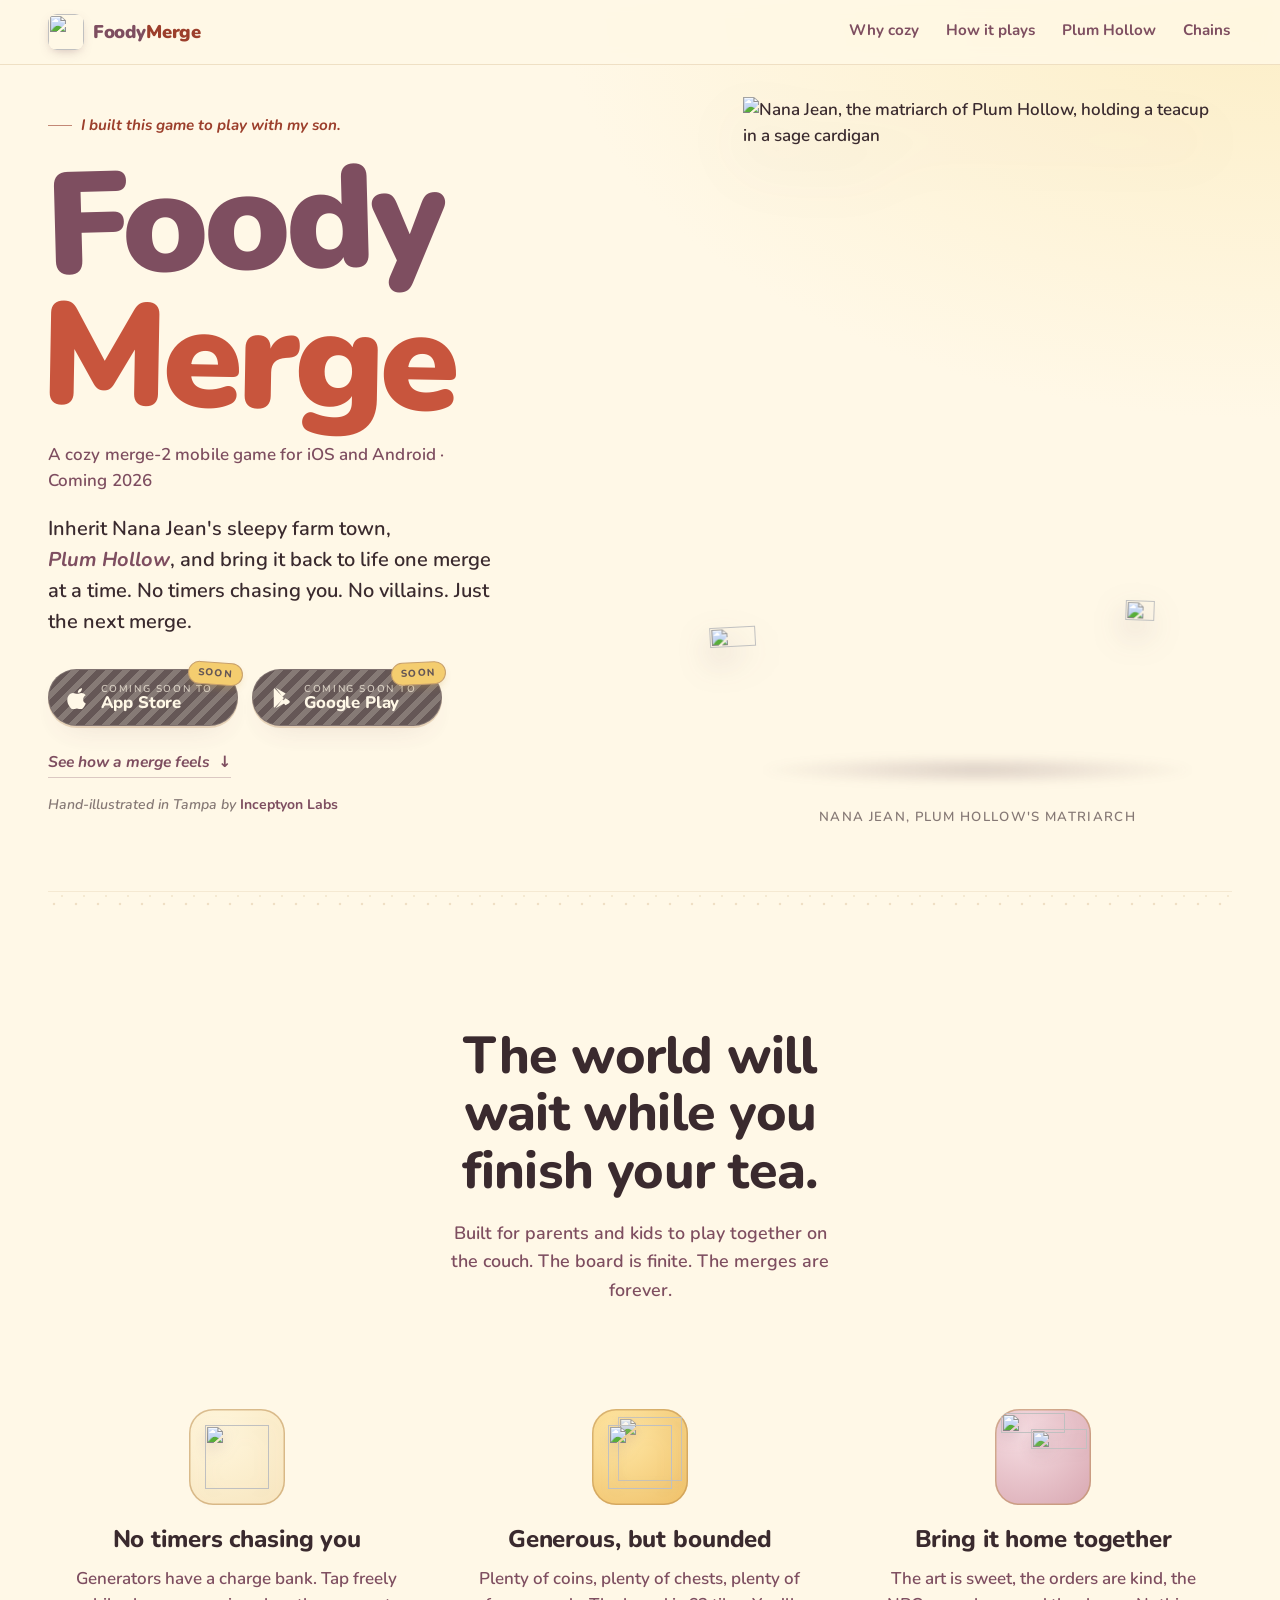
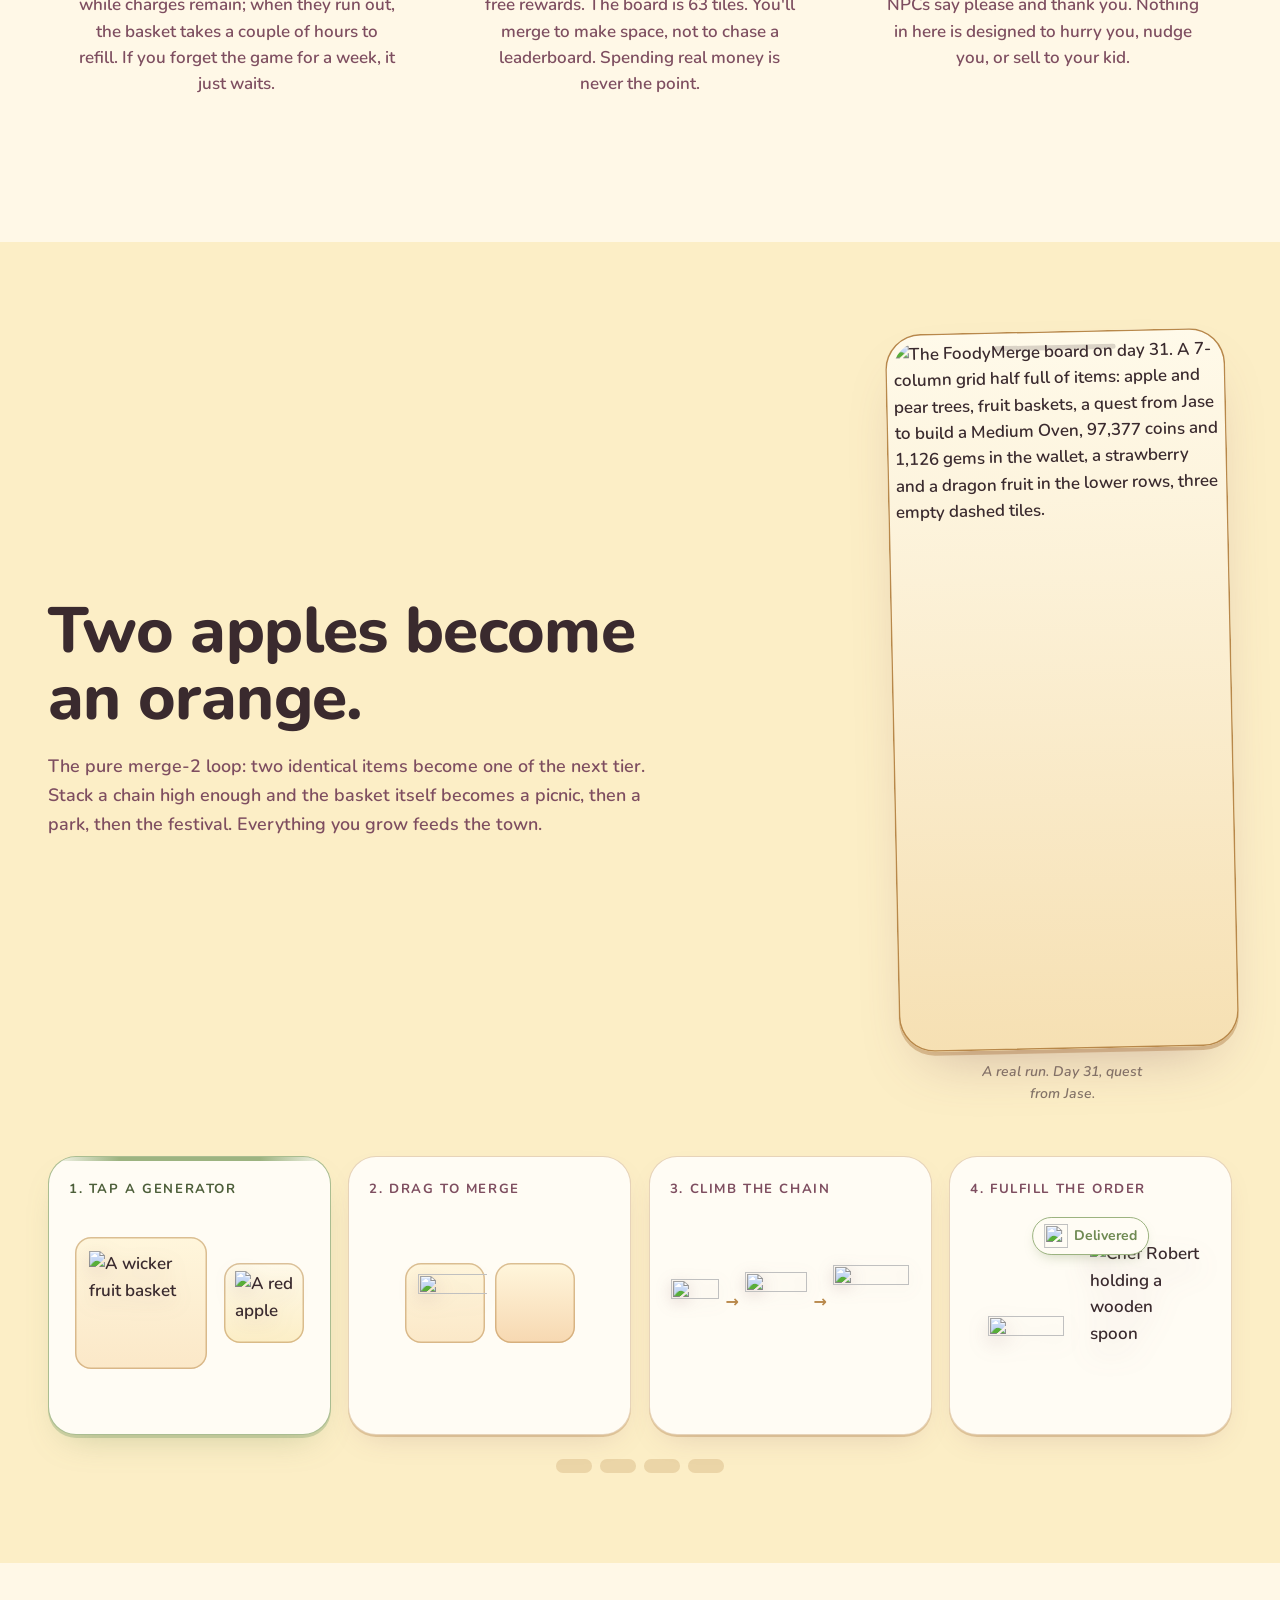
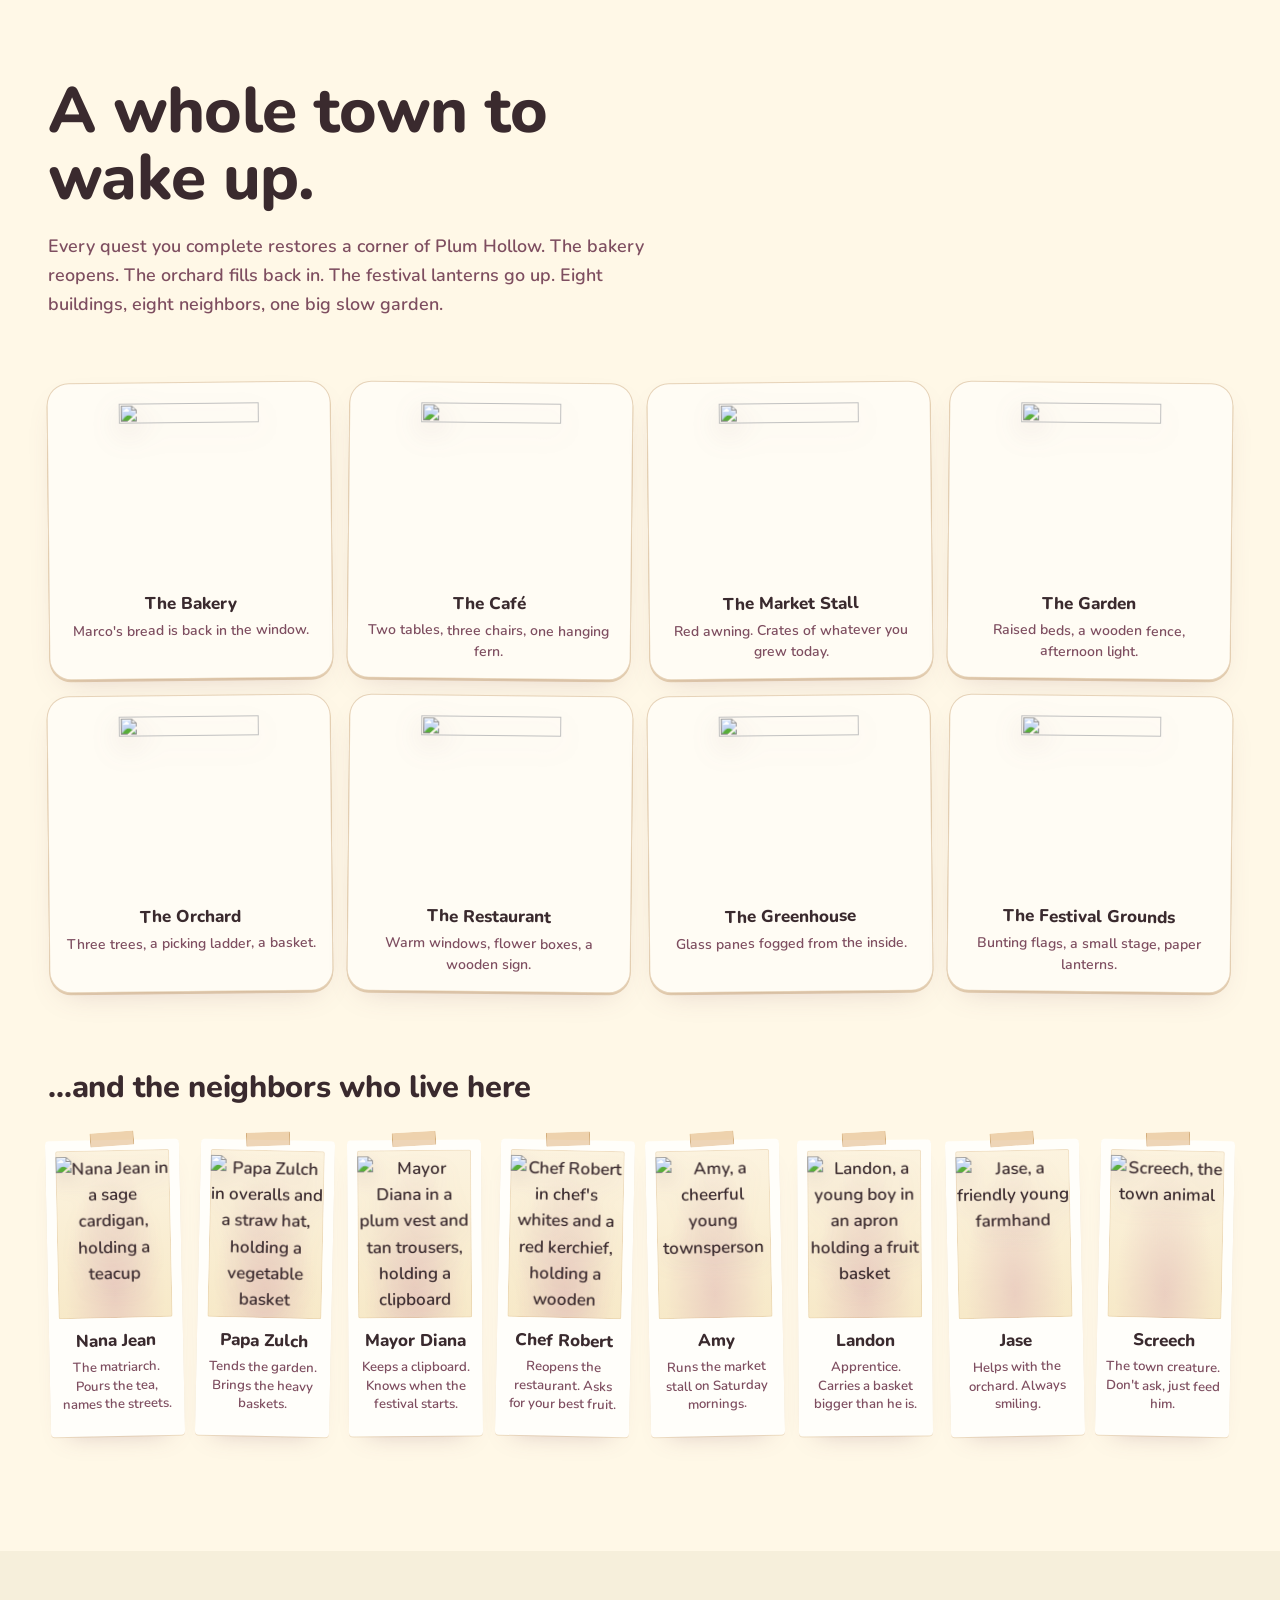
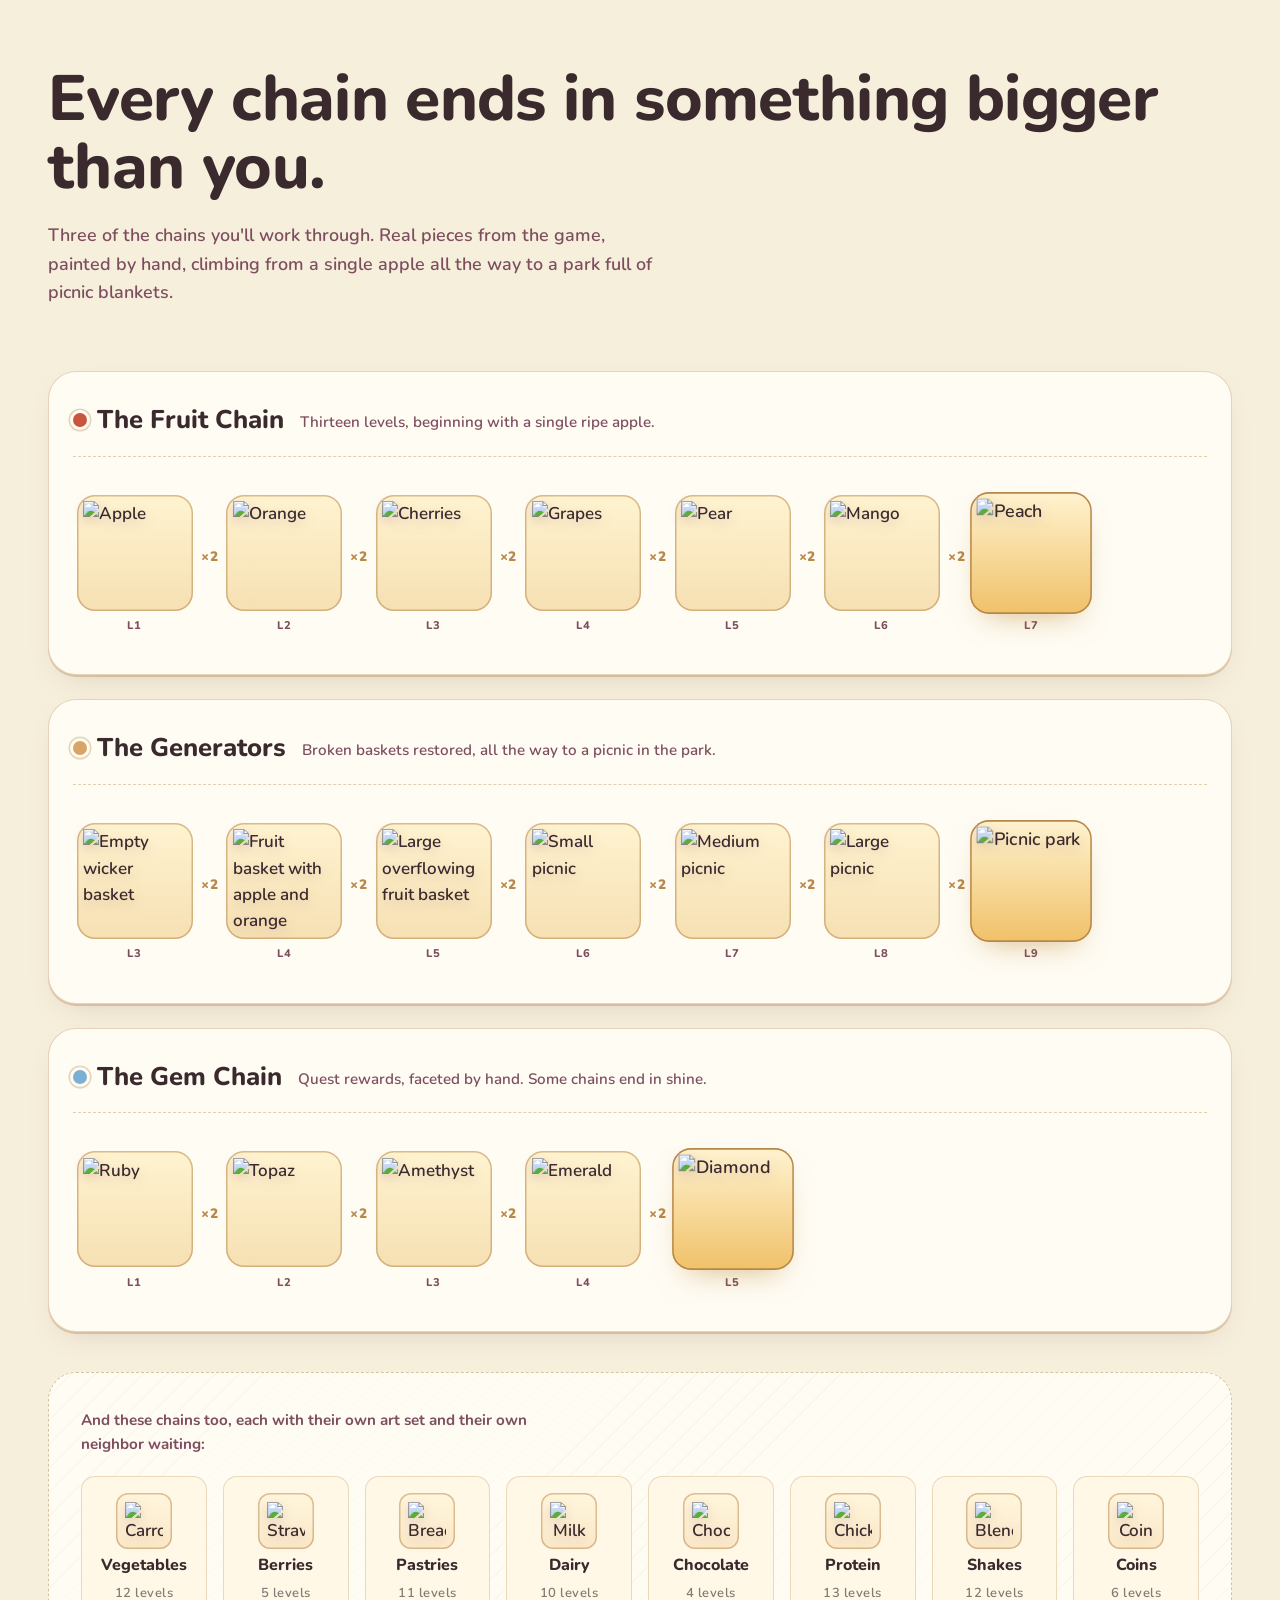
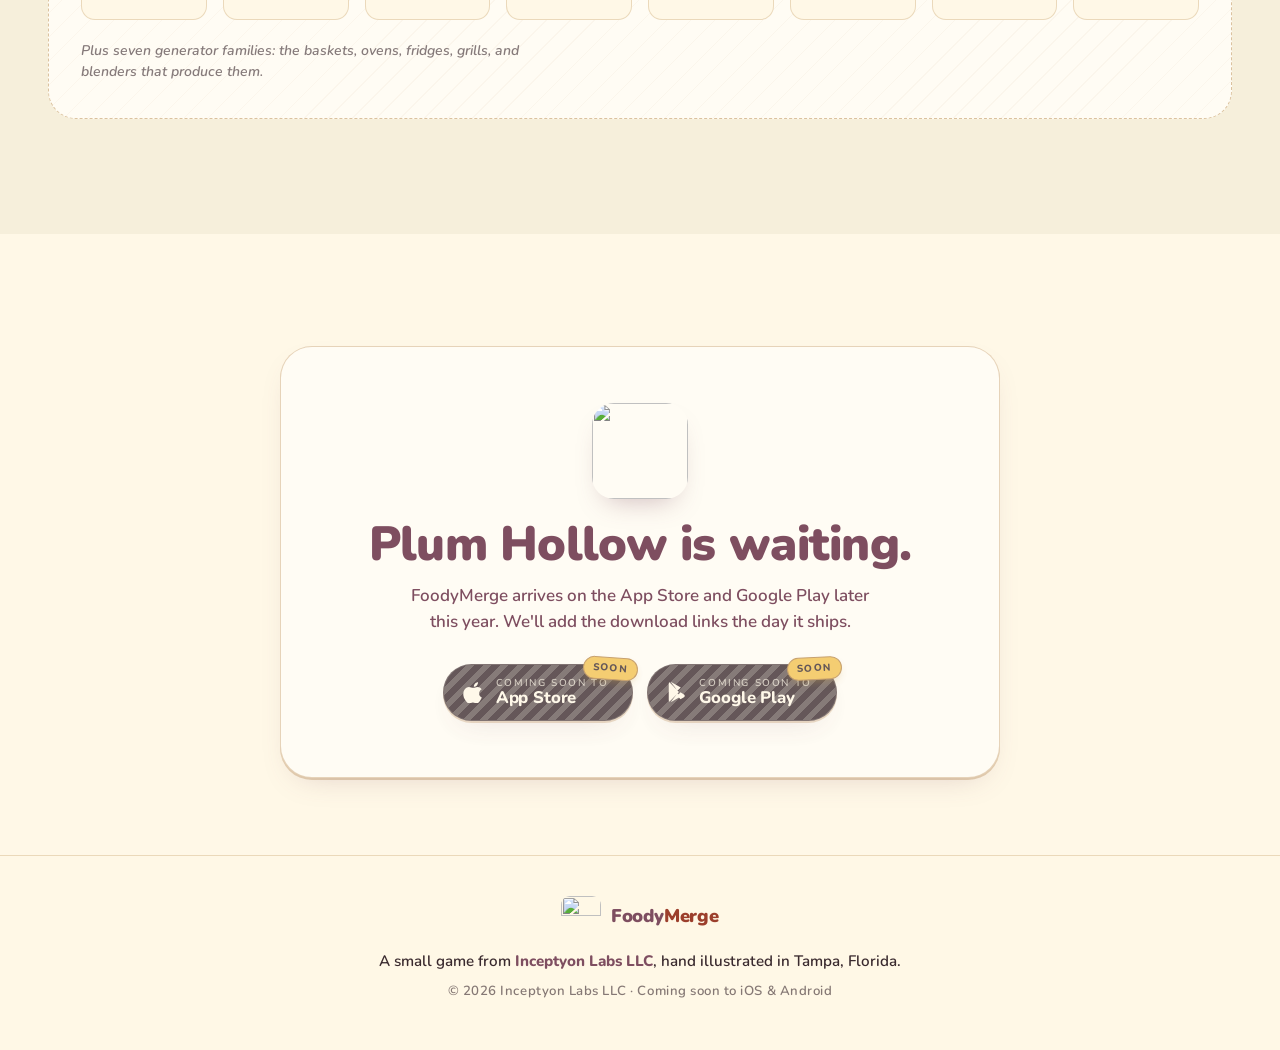
==== index.html @ 56eb336c "Add SEO + GEO foundations - JSON-LD (VideoGame + Organization + WebSite) for AI-search citation - Ca" ====
<!doctype html>
<html lang="en">
  <head>
    <meta charset="utf-8" />
    <meta name="viewport" content="width=device-width, initial-scale=1, viewport-fit=cover" />
    <meta name="theme-color" content="#FFF8E7" />
    <title>FoodyMerge · A cozy farm-town merge game</title>
    <meta
      name="description"
      content="A cozy merge-2 mobile game for iOS and Android from Inceptyon Labs. Inherit Nana Jean's sleepy farm town, Plum Hollow, and rebuild it one merge at a time. No timers, no ads. Coming 2026."
    />
    <meta name="author" content="Inceptyon Labs LLC" />
    <link rel="canonical" href="https://foodymerge.com/" />

    <!-- Open Graph -->
    <meta property="og:type" content="website" />
    <meta property="og:url" content="https://foodymerge.com/" />
    <meta property="og:site_name" content="FoodyMerge" />
    <meta property="og:locale" content="en_US" />
    <meta property="og:title" content="FoodyMerge · A cozy farm-town merge game" />
    <meta
      property="og:description"
      content="A cozy merge-2 mobile game for iOS and Android. Inherit Nana Jean's sleepy farm town and rebuild it one merge at a time. Coming 2026."
    />
    <meta property="og:image" content="https://foodymerge.com/assets/og.png" />
    <meta property="og:image:width" content="1200" />
    <meta property="og:image:height" content="630" />
    <meta
      property="og:image:alt"
      content="The FoodyMerge wordmark on a sun-warmed cream background, with Nana Jean and painted fruit illustrations"
    />

    <!-- Twitter -->
    <meta name="twitter:card" content="summary_large_image" />
    <meta name="twitter:title" content="FoodyMerge · A cozy farm-town merge game" />
    <meta
      name="twitter:description"
      content="A cozy merge-2 mobile game for iOS and Android. Inherit Nana Jean's sleepy farm town and rebuild it one merge at a time. Coming 2026."
    />
    <meta name="twitter:image" content="https://foodymerge.com/assets/og.png" />
    <meta
      name="twitter:image:alt"
      content="The FoodyMerge wordmark on a sun-warmed cream background, with Nana Jean and painted fruit illustrations"
    />

    <link rel="icon" href="assets/ui/app_icon.png" type="image/png" />
    <link rel="apple-touch-icon" href="assets/ui/app_icon.png" />

    <link rel="preconnect" href="https://fonts.googleapis.com" />
    <link rel="preconnect" href="https://fonts.gstatic.com" crossorigin />
    <link
      href="https://fonts.googleapis.com/css2?family=Nunito:wght@500;600;700;800;900&display=swap"
      rel="stylesheet"
    />
    <link rel="stylesheet" href="styles.css" />

    <!-- Structured data: VideoGame + Organization + WebSite -->
    <script type="application/ld+json">
      {
        "@context": "https://schema.org",
        "@graph": [
          {
            "@type": "VideoGame",
            "@id": "https://foodymerge.com/#game",
            "name": "FoodyMerge",
            "alternateName": "Foody Merge",
            "url": "https://foodymerge.com/",
            "image": "https://foodymerge.com/assets/ui/app_icon.png",
            "description": "A cozy merge-2 mobile game. Inherit Nana Jean's sleepy farm town, Plum Hollow, and rebuild it one merge at a time. No timers, no villains, no anxiety mechanics.",
            "genre": ["Cozy game", "Merge", "Casual", "Family"],
            "gamePlatform": ["iOS", "Android"],
            "applicationCategory": "GameApplication",
            "operatingSystem": ["iOS", "Android"],
            "contentRating": "Everyone",
            "inLanguage": "en",
            "publisher": { "@id": "https://foodymerge.com/#publisher" },
            "author": { "@id": "https://foodymerge.com/#publisher" },
            "datePublished": "2026",
            "releaseNotes": "Coming soon to App Store and Google Play."
          },
          {
            "@type": "Organization",
            "@id": "https://foodymerge.com/#publisher",
            "name": "Inceptyon Labs LLC",
            "url": "https://inceptyon.com/",
            "logo": "https://foodymerge.com/assets/ui/app_icon.png",
            "address": {
              "@type": "PostalAddress",
              "addressLocality": "Tampa",
              "addressRegion": "FL",
              "addressCountry": "US"
            }
          },
          {
            "@type": "WebSite",
            "@id": "https://foodymerge.com/#site",
            "url": "https://foodymerge.com/",
            "name": "FoodyMerge",
            "publisher": { "@id": "https://foodymerge.com/#publisher" },
            "inLanguage": "en"
          }
        ]
      }
    </script>
  </head>

  <body>
    <a class="skip-link" href="#main">Skip to content</a>

    <header class="topbar" aria-label="Site header">
      <a class="lockup" href="#top" aria-label="FoodyMerge home">
        <img decoding="async" loading="lazy"
          src="assets/ui/app_icon.png"
          alt=""
          aria-hidden="true"
          class="lockup__icon"
          width="40"
          height="40"
        />
        <span class="lockup__text">
          <span class="lockup__foody">Foody</span><span class="lockup__merge">Merge</span>
        </span>
      </a>
      <nav class="topbar__nav" aria-label="Page sections">
        <a href="#cozy">Why cozy</a>
        <a href="#play">How it plays</a>
        <a href="#town">Plum Hollow</a>
        <a href="#chains">Chains</a>
      </nav>
    </header>

    <main id="main">
      <!-- HERO -->
      <section id="top" class="hero" aria-labelledby="hero-title">
        <div class="hero__inner">
          <div class="hero__copy">
            <p class="hero__kicker">I built this game to play with my son.</p>
            <h1 id="hero-title" class="hero__title">
              <span class="hero__title-foody">Foody</span><wbr /><span class="hero__title-merge">Merge</span>
            </h1>
            <p class="hero__subtitle">
              A cozy merge-2 mobile game for iOS and Android · Coming 2026
            </p>
            <p class="hero__tagline">
              Inherit Nana Jean's sleepy farm town, <em>Plum&nbsp;Hollow</em>, and bring
              it back to life one merge at a time. No timers chasing you. No villains.
              Just the next merge.
            </p>

            <div class="storefront" role="group" aria-label="Coming soon to mobile">
              <button class="store store--apple" type="button" disabled aria-label="Coming soon to the App Store">
                <svg viewBox="0 0 24 24" aria-hidden="true" width="22" height="22">
                  <path
                    fill="currentColor"
                    d="M16.365 1.43c.078 1.27-.428 2.51-1.226 3.392-.79.873-2.083 1.55-3.345 1.448-.094-1.243.514-2.531 1.293-3.357.85-.91 2.247-1.585 3.278-1.483zM20.5 17.9c-.557 1.293-.823 1.87-1.54 3.014-.997 1.585-2.4 3.56-4.143 3.574-1.546.014-1.944-.94-4.04-.927-2.094.013-2.534.94-4.08.926-1.745-.013-3.07-1.785-4.067-3.37C-.038 17.583-.36 12.74 1.404 9.83c1.255-2.073 3.234-3.292 5.094-3.292 1.892 0 3.08.945 4.643.945 1.516 0 2.44-.946 4.628-.946 1.654 0 3.41.882 4.654 2.405-4.092 2.215-3.426 8.013.077 8.957z"
                  />
                </svg>
                <span class="store__text">
                  <span class="store__small">Coming soon to</span>
                  <span class="store__big">App Store</span>
                </span>
                <span class="store__soon" aria-hidden="true">Soon</span>
              </button>

              <button class="store store--google" type="button" disabled aria-label="Coming soon to Google Play">
                <svg viewBox="0 0 24 24" aria-hidden="true" width="22" height="22">
                  <path
                    fill="currentColor"
                    d="M3.7 1.4C3.3 1.7 3 2.3 3 3v18c0 .7.3 1.3.7 1.6l10.4-10.6L3.7 1.4zm12.1 11l3.8 2.2c1.1.6 1.1 2.4 0 3l-3.8 2.2-3.4-3.7 3.4-3.7zM5.1.7l11 6.3-3.6 3.6L5.1.7zm0 22.6l7.4-9.9 3.6 3.6-11 6.3z"
                  />
                </svg>
                <span class="store__text">
                  <span class="store__small">Coming soon to</span>
                  <span class="store__big">Google Play</span>
                </span>
                <span class="store__soon" aria-hidden="true">Soon</span>
              </button>
            </div>

            <a class="hero__peek" href="#play">
              See how a merge feels
              <span class="hero__peek-arrow" aria-hidden="true">↓</span>
            </a>

            <p class="hero__sig" aria-label="Made in Tampa">
              Hand-illustrated in Tampa by
              <span class="hero__sig-strong">Inceptyon Labs</span>
            </p>
          </div>

          <figure class="hero__art" aria-labelledby="hero-art-cap">
            <div class="hero__art-stage">
              <span class="hero__floor" aria-hidden="true"></span>
              <img decoding="async"
                class="hero__nana"
                src="assets/npcs/nana_jean.png"
                alt="Nana Jean, the matriarch of Plum Hollow, holding a teacup in a sage cardigan"
                width="540"
                height="800"
                loading="eager"
                fetchpriority="high"
              />
              <img decoding="async"
                class="hero__prop hero__prop--basket"
                src="assets/items/large_fruit_basket.png"
                alt=""
                aria-hidden="true"
                width="200"
                height="200"
                loading="eager"
              />
              <img decoding="async"
                class="hero__prop hero__prop--screech"
                src="assets/npcs/screech.png"
                alt=""
                aria-hidden="true"
                width="160"
                height="220"
                loading="eager"
              />
            </div>
            <figcaption id="hero-art-cap" class="hero__cap">
              Nana Jean, Plum Hollow's matriarch
            </figcaption>
          </figure>
        </div>

        <div class="board-strip" aria-hidden="true"></div>
      </section>

      <!-- COZY PITCH -->
      <section id="cozy" class="cozy" aria-labelledby="cozy-title">
        <div class="cozy__quote">
          <h2 id="cozy-title" class="cozy__title">
            The world will wait while you finish your tea.
          </h2>
          <p class="cozy__lede">
            Built for parents and kids to play together on the couch. The board
            is finite. The merges are forever.
          </p>
        </div>

        <ol class="pillars">
          <li class="pillar pillar--time">
            <div class="pillar__sigil">
              <img decoding="async" loading="lazy" src="assets/ui/icon_schedule.png" alt="" aria-hidden="true" width="64" height="64" />
            </div>
            <div class="pillar__body">
              <h3 class="pillar__head">No timers chasing you</h3>
              <p>
                Generators have a charge bank. Tap freely while charges remain;
                when they run out, the basket takes a couple of hours to refill.
                If you forget the game for a week, it just waits.
              </p>
            </div>
          </li>

          <li class="pillar pillar--money">
            <div class="pillar__sigil">
              <img decoding="async" loading="lazy" src="assets/items/gold_coin.png" alt="" aria-hidden="true" width="64" height="64" />
              <img decoding="async" loading="lazy" class="pillar__sigil-back" src="assets/items/ruby.png" alt="" aria-hidden="true" width="48" height="48" />
            </div>
            <div class="pillar__body">
              <h3 class="pillar__head">Generous, but bounded</h3>
              <p>
                Plenty of coins, plenty of chests, plenty of free rewards.
                The board is 63 tiles. You'll merge to make space, not to chase
                a leaderboard. Spending real money is never the point.
              </p>
            </div>
          </li>

          <li class="pillar pillar--together">
            <div class="pillar__sigil pillar__sigil--stack">
              <img decoding="async" loading="lazy" class="pillar__sigil-portrait" src="assets/npcs/landon.png" alt="" aria-hidden="true" width="64" height="96" />
              <img decoding="async" loading="lazy" class="pillar__sigil-portrait pillar__sigil-portrait--back" src="assets/npcs/nana_jean.png" alt="" aria-hidden="true" width="64" height="96" />
            </div>
            <div class="pillar__body">
              <h3 class="pillar__head">Bring it home together</h3>
              <p>
                The art is sweet, the orders are kind, the NPCs say please and
                thank you. Nothing in here is designed to hurry you, nudge you,
                or sell to your kid.
              </p>
            </div>
          </li>
        </ol>
      </section>

      <!-- HOW IT PLAYS -->
      <section id="play" class="play" aria-labelledby="play-title">
        <div class="play__intro">
          <div class="play__intro-copy">
            <h2 id="play-title" class="section-title">
              Two apples become an&nbsp;orange.
            </h2>
            <p class="play__lede">
              The pure merge-2 loop: two identical items become one of the next
              tier. Stack a chain high enough and the basket itself becomes a
              picnic, then a park, then the festival. Everything you grow feeds
              the town.
            </p>
          </div>

          <figure class="play__shot" aria-labelledby="play-shot-cap">
            <div class="play__shot-frame">
              <img decoding="async"
                src="assets/screenshots/board_day_31.png"
                alt="The FoodyMerge board on day 31. A 7-column grid half full of items: apple and pear trees, fruit baskets, a quest from Jase to build a Medium Oven, 97,377 coins and 1,126 gems in the wallet, a strawberry and a dragon fruit in the lower rows, three empty dashed tiles."
                width="540"
                height="1170"
                loading="lazy"
              />
            </div>
            <figcaption id="play-shot-cap" class="play__shot-cap">
              A real run. Day&nbsp;31, quest from&nbsp;Jase.
            </figcaption>
          </figure>
        </div>

        <div class="loop" role="region" aria-label="The merge loop, demonstrated">
          <ol class="loop__track" id="loopTrack">
            <li class="loop__step is-active" data-step="0">
              <div class="loop__label">1. Tap a generator</div>
              <div class="loop__stage loop__stage--tap">
                <div class="loop__tile loop__tile--gen">
                  <img decoding="async" loading="lazy" src="assets/items/fruit_basket.png" alt="A wicker fruit basket" width="128" height="128" />
                  <span class="loop__pulse" aria-hidden="true"></span>
                  <span class="loop__tap-mark" aria-hidden="true"></span>
                </div>
                <div class="loop__tile loop__tile--drop">
                  <img decoding="async" loading="lazy" src="assets/items/apple.png" alt="A red apple" width="96" height="96" />
                </div>
              </div>
            </li>

            <li class="loop__step" data-step="1">
              <div class="loop__label">2. Drag to merge</div>
              <div class="loop__stage loop__stage--merge">
                <div class="loop__tile loop__tile--source">
                  <img height="96" width="96" decoding="async" loading="lazy" src="assets/items/apple.png" alt="" aria-hidden="true" class="loop__merge-source" />
                </div>
                <div class="loop__tile loop__tile--target">
                  <img height="96" width="96" decoding="async" loading="lazy" src="assets/items/apple.png" alt="" aria-hidden="true" class="loop__merge-target-apple" />
                  <img height="96" width="96" decoding="async" loading="lazy" src="assets/items/orange.png" alt="An orange" class="loop__merge-target-orange" />
                  <span class="loop__sparkle" aria-hidden="true"></span>
                </div>
              </div>
            </li>

            <li class="loop__step" data-step="2">
              <div class="loop__label">3. Climb the chain</div>
              <div class="loop__stage loop__stage--chain">
                <img height="96" width="96" decoding="async" loading="lazy" src="assets/items/orange.png" alt="" aria-hidden="true" class="loop__chain-item loop__chain-item--sm" />
                <span aria-hidden="true">→</span>
                <img height="96" width="96" decoding="async" loading="lazy" src="assets/items/grape.png" alt="" aria-hidden="true" class="loop__chain-item loop__chain-item--md" />
                <span aria-hidden="true">→</span>
                <img height="96" width="96" decoding="async" loading="lazy" src="assets/items/peach.png" alt="" aria-hidden="true" class="loop__chain-item loop__chain-item--lg" />
              </div>
            </li>

            <li class="loop__step" data-step="3">
              <div class="loop__label">4. Fulfill the order</div>
              <div class="loop__stage loop__stage--deliver">
                <div class="loop__bubble">
                  <img decoding="async" loading="lazy" src="assets/items/large_fruit_basket.png" alt="" aria-hidden="true" width="32" height="32" />
                  <span>Delivered</span>
                </div>
                <img decoding="async" loading="lazy" class="loop__deliver-item" src="assets/items/large_fruit_basket.png" alt="" aria-hidden="true" width="92" height="92" />
                <img decoding="async" loading="lazy" class="loop__deliver-target" src="assets/npcs/chef_robert.png" alt="Chef Robert holding a wooden spoon" width="120" height="180" />
                <div class="loop__reward" aria-hidden="true">
                  <img decoding="async" loading="lazy" src="assets/items/gold_coin.png" alt="" width="28" height="28" />
                  <span>+ 240</span>
                </div>
              </div>
            </li>
          </ol>

          <div class="loop__controls">
            <button class="loop__dot" type="button" data-go="0" aria-label="Step 1: tap a generator">
              <span></span>
            </button>
            <button class="loop__dot" type="button" data-go="1" aria-label="Step 2: drag to merge">
              <span></span>
            </button>
            <button class="loop__dot" type="button" data-go="2" aria-label="Step 3: climb the chain">
              <span></span>
            </button>
            <button class="loop__dot" type="button" data-go="3" aria-label="Step 4: fulfill the order">
              <span></span>
            </button>
          </div>
        </div>
      </section>

      <!-- PLUM HOLLOW -->
      <section id="town" class="town" aria-labelledby="town-title">
        <div class="town__intro">
          <h2 id="town-title" class="section-title">A whole town to wake&nbsp;up.</h2>
          <p class="town__lede">
            Every quest you complete restores a corner of Plum Hollow. The bakery
            reopens. The orchard fills back in. The festival lanterns go up. Eight
            buildings, eight neighbors, one big slow garden.
          </p>
        </div>

        <ul class="town__map" aria-label="Buildings of Plum Hollow">
          <li class="town__plot" data-plot="bakery">
            <img decoding="async" loading="lazy" src="assets/buildings/bakery.png" alt="" aria-hidden="true" width="180" height="180" />
            <div class="town__plot-label">
              <h3>The Bakery</h3>
              <p>Marco's bread is back in the window.</p>
            </div>
          </li>
          <li class="town__plot" data-plot="cafe">
            <img decoding="async" loading="lazy" src="assets/buildings/cafe.png" alt="" aria-hidden="true" width="180" height="180" />
            <div class="town__plot-label">
              <h3>The Café</h3>
              <p>Two tables, three chairs, one hanging fern.</p>
            </div>
          </li>
          <li class="town__plot" data-plot="market">
            <img decoding="async" loading="lazy" src="assets/buildings/market_stall.png" alt="" aria-hidden="true" width="180" height="180" />
            <div class="town__plot-label">
              <h3>The Market Stall</h3>
              <p>Red awning. Crates of whatever you grew today.</p>
            </div>
          </li>
          <li class="town__plot" data-plot="garden">
            <img decoding="async" loading="lazy" src="assets/buildings/garden.png" alt="" aria-hidden="true" width="180" height="180" />
            <div class="town__plot-label">
              <h3>The Garden</h3>
              <p>Raised beds, a wooden fence, afternoon light.</p>
            </div>
          </li>
          <li class="town__plot" data-plot="orchard">
            <img decoding="async" loading="lazy" src="assets/buildings/orchard.png" alt="" aria-hidden="true" width="180" height="180" />
            <div class="town__plot-label">
              <h3>The Orchard</h3>
              <p>Three trees, a picking ladder, a basket.</p>
            </div>
          </li>
          <li class="town__plot" data-plot="restaurant">
            <img decoding="async" loading="lazy" src="assets/buildings/restaurant.png" alt="" aria-hidden="true" width="180" height="180" />
            <div class="town__plot-label">
              <h3>The Restaurant</h3>
              <p>Warm windows, flower boxes, a wooden sign.</p>
            </div>
          </li>
          <li class="town__plot" data-plot="greenhouse">
            <img decoding="async" loading="lazy" src="assets/buildings/greenhouse.png" alt="" aria-hidden="true" width="180" height="180" />
            <div class="town__plot-label">
              <h3>The Greenhouse</h3>
              <p>Glass panes fogged from the inside.</p>
            </div>
          </li>
          <li class="town__plot" data-plot="festival">
            <img decoding="async" loading="lazy" src="assets/buildings/festival_grounds.png" alt="" aria-hidden="true" width="180" height="180" />
            <div class="town__plot-label">
              <h3>The Festival Grounds</h3>
              <p>Bunting flags, a small stage, paper lanterns.</p>
            </div>
          </li>
        </ul>

        <h3 class="town__cast-title">…and the neighbors who live here</h3>
        <ul class="cast" aria-label="The townsfolk">
          <li class="cast__card">
            <div class="cast__portrait"><img decoding="async" loading="lazy" src="assets/npcs/nana_jean.png" alt="Nana Jean in a sage cardigan, holding a teacup" width="140" height="200" /></div>
            <h4>Nana Jean</h4>
            <p>The matriarch. Pours the tea, names the streets.</p>
          </li>
          <li class="cast__card">
            <div class="cast__portrait"><img decoding="async" loading="lazy" src="assets/npcs/papa_zulch.png" alt="Papa Zulch in overalls and a straw hat, holding a vegetable basket" width="140" height="200" /></div>
            <h4>Papa Zulch</h4>
            <p>Tends the garden. Brings the heavy baskets.</p>
          </li>
          <li class="cast__card">
            <div class="cast__portrait"><img decoding="async" loading="lazy" src="assets/npcs/mayor_diana.png" alt="Mayor Diana in a plum vest and tan trousers, holding a clipboard" width="140" height="200" /></div>
            <h4>Mayor Diana</h4>
            <p>Keeps a clipboard. Knows when the festival starts.</p>
          </li>
          <li class="cast__card">
            <div class="cast__portrait"><img decoding="async" loading="lazy" src="assets/npcs/chef_robert.png" alt="Chef Robert in chef's whites and a red kerchief, holding a wooden spoon" width="140" height="200" /></div>
            <h4>Chef Robert</h4>
            <p>Reopens the restaurant. Asks for your best fruit.</p>
          </li>
          <li class="cast__card">
            <div class="cast__portrait"><img decoding="async" loading="lazy" src="assets/npcs/amy.png" alt="Amy, a cheerful young townsperson" width="140" height="200" /></div>
            <h4>Amy</h4>
            <p>Runs the market stall on Saturday mornings.</p>
          </li>
          <li class="cast__card">
            <div class="cast__portrait"><img decoding="async" loading="lazy" src="assets/npcs/landon.png" alt="Landon, a young boy in an apron holding a fruit basket" width="140" height="200" /></div>
            <h4>Landon</h4>
            <p>Apprentice. Carries a basket bigger than he is.</p>
          </li>
          <li class="cast__card">
            <div class="cast__portrait"><img decoding="async" loading="lazy" src="assets/npcs/jase.png" alt="Jase, a friendly young farmhand" width="140" height="200" /></div>
            <h4>Jase</h4>
            <p>Helps with the orchard. Always smiling.</p>
          </li>
          <li class="cast__card">
            <div class="cast__portrait"><img decoding="async" loading="lazy" src="assets/npcs/screech.png" alt="Screech, the town animal" width="140" height="200" /></div>
            <h4>Screech</h4>
            <p>The town creature. Don't ask, just feed him.</p>
          </li>
        </ul>
      </section>

      <!-- CHAINS -->
      <section id="chains" class="chains" aria-labelledby="chains-title">
        <div class="chains__intro">
          <h2 id="chains-title" class="section-title">
            Every chain ends in something bigger than&nbsp;you.
          </h2>
          <p class="chains__lede">
            Three of the chains you'll work through. Real pieces from the game,
            painted by hand, climbing from a single apple all the way to a park
            full of picnic blankets.
          </p>
        </div>

        <article class="chain" aria-labelledby="chain-fruit">
          <header class="chain__head">
            <h3 id="chain-fruit"><span class="chain__dot" style="background:var(--terracotta)"></span> The Fruit Chain</h3>
            <p>Thirteen levels, beginning with a single ripe apple.</p>
          </header>
          <ol class="chain__rung">
            <li>
              <div class="chain__tile chain__tile--xs"><img decoding="async" loading="lazy" src="assets/items/apple.png" alt="Apple" width="56" height="56" /></div>
              <span class="chain__level">L1</span>
            </li>
            <li class="chain__arrow" aria-hidden="true">×2</li>
            <li>
              <div class="chain__tile chain__tile--sm"><img decoding="async" loading="lazy" src="assets/items/orange.png" alt="Orange" width="64" height="64" /></div>
              <span class="chain__level">L2</span>
            </li>
            <li class="chain__arrow" aria-hidden="true">×2</li>
            <li>
              <div class="chain__tile chain__tile--md"><img decoding="async" loading="lazy" src="assets/items/cherry.png" alt="Cherries" width="80" height="80" /></div>
              <span class="chain__level">L3</span>
            </li>
            <li class="chain__arrow" aria-hidden="true">×2</li>
            <li>
              <div class="chain__tile chain__tile--md"><img decoding="async" loading="lazy" src="assets/items/grape.png" alt="Grapes" width="80" height="80" /></div>
              <span class="chain__level">L4</span>
            </li>
            <li class="chain__arrow" aria-hidden="true">×2</li>
            <li>
              <div class="chain__tile chain__tile--lg"><img decoding="async" loading="lazy" src="assets/items/pear.png" alt="Pear" width="96" height="96" /></div>
              <span class="chain__level">L5</span>
            </li>
            <li class="chain__arrow" aria-hidden="true">×2</li>
            <li>
              <div class="chain__tile chain__tile--lg"><img decoding="async" loading="lazy" src="assets/items/mango.png" alt="Mango" width="96" height="96" /></div>
              <span class="chain__level">L6</span>
            </li>
            <li class="chain__arrow" aria-hidden="true">×2</li>
            <li>
              <div class="chain__tile chain__tile--lg chain__tile--peak"><img decoding="async" loading="lazy" src="assets/items/peach.png" alt="Peach" width="104" height="104" /></div>
              <span class="chain__level">L7</span>
            </li>
          </ol>
        </article>

        <article class="chain" aria-labelledby="chain-gen">
          <header class="chain__head">
            <h3 id="chain-gen"><span class="chain__dot" style="background:var(--honey)"></span> The Generators</h3>
            <p>Broken baskets restored, all the way to a picnic in the park.</p>
          </header>
          <ol class="chain__rung">
            <li>
              <div class="chain__tile chain__tile--sm"><img decoding="async" loading="lazy" src="assets/items/large_fruitless_basket.png" alt="Empty wicker basket" width="72" height="72" /></div>
              <span class="chain__level">L3</span>
            </li>
            <li class="chain__arrow" aria-hidden="true">×2</li>
            <li>
              <div class="chain__tile chain__tile--md"><img decoding="async" loading="lazy" src="assets/items/fruit_basket.png" alt="Fruit basket with apple and orange" width="88" height="88" /></div>
              <span class="chain__level">L4</span>
            </li>
            <li class="chain__arrow" aria-hidden="true">×2</li>
            <li>
              <div class="chain__tile chain__tile--md"><img decoding="async" loading="lazy" src="assets/items/large_fruit_basket.png" alt="Large overflowing fruit basket" width="96" height="96" /></div>
              <span class="chain__level">L5</span>
            </li>
            <li class="chain__arrow" aria-hidden="true">×2</li>
            <li>
              <div class="chain__tile chain__tile--lg"><img decoding="async" loading="lazy" src="assets/items/small_picnic.png" alt="Small picnic" width="104" height="104" /></div>
              <span class="chain__level">L6</span>
            </li>
            <li class="chain__arrow" aria-hidden="true">×2</li>
            <li>
              <div class="chain__tile chain__tile--lg"><img decoding="async" loading="lazy" src="assets/items/medium_picnic.png" alt="Medium picnic" width="112" height="112" /></div>
              <span class="chain__level">L7</span>
            </li>
            <li class="chain__arrow" aria-hidden="true">×2</li>
            <li>
              <div class="chain__tile chain__tile--lg"><img decoding="async" loading="lazy" src="assets/items/large_picnic.png" alt="Large picnic" width="120" height="120" /></div>
              <span class="chain__level">L8</span>
            </li>
            <li class="chain__arrow" aria-hidden="true">×2</li>
            <li>
              <div class="chain__tile chain__tile--lg chain__tile--peak"><img decoding="async" loading="lazy" src="assets/items/picnic_park.png" alt="Picnic park" width="128" height="128" /></div>
              <span class="chain__level">L9</span>
            </li>
          </ol>
        </article>

        <article class="chain" aria-labelledby="chain-gem">
          <header class="chain__head">
            <h3 id="chain-gem"><span class="chain__dot" style="background:var(--gem)"></span> The Gem Chain</h3>
            <p>Quest rewards, faceted by hand. Some chains end in shine.</p>
          </header>
          <ol class="chain__rung">
            <li>
              <div class="chain__tile chain__tile--sm"><img decoding="async" loading="lazy" src="assets/items/ruby.png" alt="Ruby" width="72" height="72" /></div>
              <span class="chain__level">L1</span>
            </li>
            <li class="chain__arrow" aria-hidden="true">×2</li>
            <li>
              <div class="chain__tile chain__tile--md"><img decoding="async" loading="lazy" src="assets/items/topaz.png" alt="Topaz" width="80" height="80" /></div>
              <span class="chain__level">L2</span>
            </li>
            <li class="chain__arrow" aria-hidden="true">×2</li>
            <li>
              <div class="chain__tile chain__tile--md"><img decoding="async" loading="lazy" src="assets/items/amethyst.png" alt="Amethyst" width="88" height="88" /></div>
              <span class="chain__level">L3</span>
            </li>
            <li class="chain__arrow" aria-hidden="true">×2</li>
            <li>
              <div class="chain__tile chain__tile--lg"><img decoding="async" loading="lazy" src="assets/items/emerald.png" alt="Emerald" width="96" height="96" /></div>
              <span class="chain__level">L4</span>
            </li>
            <li class="chain__arrow" aria-hidden="true">×2</li>
            <li>
              <div class="chain__tile chain__tile--lg chain__tile--peak"><img decoding="async" loading="lazy" src="assets/items/diamond.png" alt="Diamond" width="104" height="104" /></div>
              <span class="chain__level">L5</span>
            </li>
          </ol>
        </article>

        <aside class="chains__more" aria-labelledby="chains-more-title">
          <p id="chains-more-title" class="chains__more-label">
            And these chains too, each with their own art set and their own
            neighbor waiting:
          </p>
          <ul class="chains__more-list">
            <li>
              <div class="chains__more-chip"><img height="96" width="96" decoding="async" loading="lazy" src="assets/items/carrot.png" alt="Carrot" /></div>
              <strong>Vegetables</strong>
              <span>12 levels</span>
            </li>
            <li>
              <div class="chains__more-chip"><img height="96" width="96" decoding="async" loading="lazy" src="assets/items/strawberry.png" alt="Strawberry" /></div>
              <strong>Berries</strong>
              <span>5 levels</span>
            </li>
            <li>
              <div class="chains__more-chip"><img height="96" width="96" decoding="async" loading="lazy" src="assets/items/bread.png" alt="Bread" /></div>
              <strong>Pastries</strong>
              <span>11 levels</span>
            </li>
            <li>
              <div class="chains__more-chip"><img height="96" width="96" decoding="async" loading="lazy" src="assets/items/almond_milk.png" alt="Milk" /></div>
              <strong>Dairy</strong>
              <span>10 levels</span>
            </li>
            <li>
              <div class="chains__more-chip"><img height="96" width="96" decoding="async" loading="lazy" src="assets/items/chocolate_bar.png" alt="Chocolate bar" /></div>
              <strong>Chocolate</strong>
              <span>4 levels</span>
            </li>
            <li>
              <div class="chains__more-chip"><img height="96" width="96" decoding="async" loading="lazy" src="assets/items/chicken_leg.png" alt="Chicken leg" /></div>
              <strong>Protein</strong>
              <span>13 levels</span>
            </li>
            <li>
              <div class="chains__more-chip"><img height="96" width="96" decoding="async" loading="lazy" src="assets/items/blender_cup.png" alt="Blender cup" /></div>
              <strong>Shakes</strong>
              <span>12 levels</span>
            </li>
            <li>
              <div class="chains__more-chip"><img height="96" width="96" decoding="async" loading="lazy" src="assets/items/gold_coin.png" alt="Coin" /></div>
              <strong>Coins</strong>
              <span>6 levels</span>
            </li>
          </ul>
          <p class="chains__more-foot">
            Plus seven generator families: the baskets, ovens, fridges, grills,
            and blenders that produce them.
          </p>
        </aside>
      </section>

      <!--
        FAQ STUB — uncomment and fill in before launch.
        Mirror these Q&As in JSON-LD (FAQPage schema) in <head>.
        Suggested questions (write the answers yourself):
          - Is FoodyMerge free to play?
          - When does FoodyMerge release?
          - Is FoodyMerge safe for kids?
          - Does FoodyMerge have ads or in-app purchases?
          - Does FoodyMerge work offline?
          - What kind of game is FoodyMerge?
          - Who makes FoodyMerge?
        AI search engines (ChatGPT/Perplexity/Gemini) cite FAQPage answers
        verbatim — this is the #1 GEO win once the answers are real.

      <section id="faq" class="faq" aria-labelledby="faq-title">
        <h2 id="faq-title" class="section-title">Common questions</h2>
        <dl class="faq__list">
          <div class="faq__item">
            <dt>Is FoodyMerge free to play?</dt>
            <dd>[answer]</dd>
          </div>
        </dl>
      </section>
      -->

      <!-- CLOSING -->
      <section class="closing" aria-labelledby="closing-title">
        <div class="closing__plate">
          <img decoding="async" loading="lazy" src="assets/ui/app_icon.png" alt="" aria-hidden="true" width="120" height="120" class="closing__icon" />
          <h2 id="closing-title" class="closing__title">
            Plum Hollow is waiting.
          </h2>
          <p class="closing__copy">
            FoodyMerge arrives on the App Store and Google Play later this year.
            We'll add the download links the day it ships.
          </p>
          <div class="storefront storefront--closing" role="group" aria-label="Coming soon to mobile">
            <button class="store store--apple" type="button" disabled aria-label="Coming soon to the App Store">
              <svg viewBox="0 0 24 24" aria-hidden="true" width="22" height="22">
                <path
                  fill="currentColor"
                  d="M16.365 1.43c.078 1.27-.428 2.51-1.226 3.392-.79.873-2.083 1.55-3.345 1.448-.094-1.243.514-2.531 1.293-3.357.85-.91 2.247-1.585 3.278-1.483zM20.5 17.9c-.557 1.293-.823 1.87-1.54 3.014-.997 1.585-2.4 3.56-4.143 3.574-1.546.014-1.944-.94-4.04-.927-2.094.013-2.534.94-4.08.926-1.745-.013-3.07-1.785-4.067-3.37C-.038 17.583-.36 12.74 1.404 9.83c1.255-2.073 3.234-3.292 5.094-3.292 1.892 0 3.08.945 4.643.945 1.516 0 2.44-.946 4.628-.946 1.654 0 3.41.882 4.654 2.405-4.092 2.215-3.426 8.013.077 8.957z"
                />
              </svg>
              <span class="store__text">
                <span class="store__small">Coming soon to</span>
                <span class="store__big">App Store</span>
              </span>
              <span class="store__soon" aria-hidden="true">Soon</span>
            </button>
            <button class="store store--google" type="button" disabled aria-label="Coming soon to Google Play">
              <svg viewBox="0 0 24 24" aria-hidden="true" width="22" height="22">
                <path
                  fill="currentColor"
                  d="M3.7 1.4C3.3 1.7 3 2.3 3 3v18c0 .7.3 1.3.7 1.6l10.4-10.6L3.7 1.4zm12.1 11l3.8 2.2c1.1.6 1.1 2.4 0 3l-3.8 2.2-3.4-3.7 3.4-3.7zM5.1.7l11 6.3-3.6 3.6L5.1.7zm0 22.6l7.4-9.9 3.6 3.6-11 6.3z"
                />
              </svg>
              <span class="store__text">
                <span class="store__small">Coming soon to</span>
                <span class="store__big">Google Play</span>
              </span>
              <span class="store__soon" aria-hidden="true">Soon</span>
            </button>
          </div>
        </div>
      </section>
    </main>

    <footer class="footer" aria-label="Site footer">
      <div class="footer__inner">
        <div class="footer__lockup">
          <img decoding="async" loading="lazy" src="assets/ui/app_icon.png" alt="" aria-hidden="true" width="40" height="40" />
          <span class="lockup__text">
            <span class="lockup__foody">Foody</span><span class="lockup__merge">Merge</span>
          </span>
        </div>
        <p class="footer__line">
          A small game from <strong>Inceptyon Labs LLC</strong>, hand illustrated in
          Tampa, Florida.
        </p>
        <p class="footer__meta">© 2026 Inceptyon Labs LLC · Coming soon to iOS &amp; Android</p>
      </div>
    </footer>

    <script src="main.js" defer></script>
  </body>
</html>
---- styles.css ----
/* ---------- TOKENS ---------- */
:root {
  /* surface */
  --canvas: #fff8e7;
  --canvas-warm: #fceec6;
  --canvas-dusk: #f6efdb;
  --card: #fffcf4;
  --card-edge: rgba(184, 136, 74, 0.35);

  /* ink */
  --ink: #3a2a2e;
  --ink-soft: #7e4e60;
  --ink-mute: rgba(58, 42, 46, 0.62);

  /* accents */
  --plum: #7e4e60;
  --plum-deep: #5a3848;
  --terracotta: #c8553d;
  --terracotta-deep: #9c3f2c;
  --sage: #9cb380;
  --sage-deep: #6f8a52;
  --sage-darker: #4d5f3a;
  --gold: #f2c14e;
  --gem: #7bafd4;
  --honey: #d9a566;
  --honey-edge: #b8884a;
  --rose: #d8a7b1;

  /* effects */
  --shadow-soft: 0 12px 32px -16px rgba(126, 78, 96, 0.28),
    0 2px 0 rgba(184, 136, 74, 0.35);
  --shadow-lift: 0 22px 44px -22px rgba(126, 78, 96, 0.34),
    0 3px 0 rgba(184, 136, 74, 0.4);
  --shadow-inset: inset 0 0 0 1.5px rgba(184, 136, 74, 0.5);

  --ease: cubic-bezier(0.22, 1, 0.36, 1);

  --r-sm: 12px;
  --r-md: 18px;
  --r-lg: 28px;
  --r-pill: 999px;
}

/* ---------- RESET ---------- */
*,
*::before,
*::after {
  box-sizing: border-box;
}
html {
  -webkit-text-size-adjust: 100%;
  scroll-behavior: smooth;
}
body {
  margin: 0;
  font-family: "Nunito", system-ui, -apple-system, BlinkMacSystemFont, "Segoe UI",
    sans-serif;
  font-weight: 600;
  font-size: 17px;
  line-height: 1.55;
  color: var(--ink);
  background: var(--canvas);
  background-image:
    radial-gradient(1200px 700px at 100% 0%, #fceec6 0%, transparent 60%);
  background-attachment: fixed;
  -webkit-font-smoothing: antialiased;
  text-rendering: optimizeLegibility;
}
img {
  display: block;
  max-width: 100%;
  height: auto;
}
button {
  font: inherit;
  color: inherit;
  cursor: pointer;
  border: 0;
  background: transparent;
  padding: 0;
}
a {
  color: var(--plum-deep);
  text-decoration-color: rgba(126, 78, 96, 0.35);
  text-underline-offset: 3px;
}
a:hover {
  text-decoration-color: var(--plum);
}
:focus-visible {
  outline: 3px solid var(--sage);
  outline-offset: 3px;
  border-radius: 6px;
}
.skip-link {
  position: absolute;
  left: -10000px;
  top: 1rem;
}
.skip-link:focus {
  left: 1rem;
  background: var(--card);
  padding: 0.6rem 1rem;
  border-radius: var(--r-pill);
  box-shadow: var(--shadow-soft);
}

/* ---------- LAYOUT HELPERS ---------- */
.section-kicker {
  font-size: 0.8125rem;
  font-weight: 700;
  letter-spacing: 0.14em;
  text-transform: uppercase;
  color: var(--terracotta-deep);
  margin: 0 0 0.75rem;
}
.section-title {
  font-weight: 800;
  font-size: clamp(2.25rem, 5vw, 4rem);
  line-height: 1.05;
  letter-spacing: -0.01em;
  color: var(--ink);
  margin: 0 0 1.25rem;
}

/* ---------- TOPBAR ---------- */
.topbar {
  position: sticky;
  top: 0;
  z-index: 50;
  display: flex;
  align-items: center;
  justify-content: space-between;
  gap: 1rem;
  padding: 0.85rem clamp(1rem, 4vw, 3rem);
  background: rgba(255, 248, 231, 0.86);
  backdrop-filter: saturate(140%) blur(8px);
  -webkit-backdrop-filter: saturate(140%) blur(8px);
  border-bottom: 1px solid rgba(184, 136, 74, 0.22);
}
.lockup {
  display: inline-flex;
  align-items: center;
  gap: 0.55rem;
  text-decoration: none;
  color: var(--ink);
}
.lockup__icon {
  width: 36px;
  height: 36px;
  border-radius: 9px;
  box-shadow: 0 4px 12px -4px rgba(126, 78, 96, 0.4);
}
.lockup__text {
  font-weight: 900;
  font-size: 1.15rem;
  letter-spacing: -0.01em;
}
.lockup__foody {
  color: var(--plum);
}
.lockup__merge {
  color: var(--terracotta-deep);
}
.topbar__nav {
  display: none;
  gap: 1.5rem;
  font-weight: 700;
  font-size: 0.95rem;
}
.topbar__nav a {
  text-decoration: none;
  color: var(--ink-soft);
  padding: 0.35rem 0.1rem;
  border-bottom: 2px solid transparent;
  transition: color 0.18s var(--ease), border-color 0.18s var(--ease);
}
.topbar__nav a:hover {
  color: var(--plum);
  border-bottom-color: var(--honey);
}
.topbar__nav a.is-current {
  color: var(--plum);
  border-bottom-color: var(--terracotta-deep);
}
@media (min-width: 820px) {
  .topbar__nav {
    display: flex;
  }
}

/* ---------- HERO ---------- */
.hero {
  position: relative;
  padding: clamp(1rem, 3vw, 2rem) clamp(1rem, 4vw, 3rem) 0;
  overflow: hidden;
}
.hero__inner {
  display: grid;
  grid-template-columns: 1fr;
  gap: clamp(1rem, 3vw, 2rem);
  align-items: center;
  max-width: 1280px;
  margin: 0 auto;
}
.hero__copy {
  position: relative;
  z-index: 2;
}
.hero__kicker {
  display: inline-flex;
  align-items: center;
  gap: 0.55rem;
  font-size: 0.95rem;
  font-weight: 700;
  letter-spacing: 0;
  text-transform: none;
  color: var(--terracotta-deep);
  background: transparent;
  padding: 0;
  border: 0;
  margin: 0 0 1.5rem;
  font-style: italic;
}
.hero__kicker::before {
  content: "";
  width: 24px;
  height: 1.5px;
  background: var(--terracotta-deep);
  opacity: 0.6;
}
.hero__title {
  font-weight: 900;
  font-size: clamp(3.5rem, 14vw, 9rem);
  line-height: 0.92;
  letter-spacing: -0.035em;
  margin: 0 0 1.25rem;
  word-break: keep-all;
}
.hero__title-foody {
  color: var(--plum);
  display: inline-block;
  transform: rotate(-1.5deg);
  transform-origin: bottom left;
}
.hero__title-merge {
  color: var(--terracotta);
  display: inline-block;
  transform: rotate(1deg);
  margin-left: -0.05em;
}
.hero__tagline {
  max-width: 38ch;
  font-size: clamp(1.05rem, 1.6vw, 1.25rem);
  line-height: 1.55;
  color: var(--ink);
  margin: 0 0 2rem;
}
.hero__tagline em {
  color: var(--plum);
  font-style: italic;
  font-weight: 700;
}
.hero__subtitle {
  max-width: 44ch;
  font-size: clamp(0.95rem, 1.4vw, 1.0625rem);
  line-height: 1.5;
  color: var(--ink-soft);
  font-weight: 600;
  margin: -0.25rem 0 1.25rem;
  letter-spacing: 0.005em;
}
.hero__peek {
  display: inline-flex;
  align-items: center;
  gap: 0.5rem;
  margin-top: 1.5rem;
  color: var(--plum);
  font-style: italic;
  font-weight: 700;
  font-size: 0.975rem;
  text-decoration: none;
  border-bottom: 1.5px solid rgba(126, 78, 96, 0.28);
  padding-bottom: 0.18rem;
  transition: color 0.2s var(--ease), border-color 0.2s var(--ease);
}
.hero__peek:hover {
  color: var(--plum-deep);
  border-bottom-color: var(--plum);
}
.hero__peek-arrow {
  display: inline-block;
  font-style: normal;
  transition: transform 0.32s var(--ease);
}
.hero__peek:hover .hero__peek-arrow {
  transform: translateY(3px);
}
.hero__sig {
  margin: 1rem 0 0;
  font-size: 0.875rem;
  color: var(--ink-mute);
  font-style: italic;
}
.hero__sig-strong {
  color: var(--ink-soft);
  font-weight: 700;
  font-style: normal;
}

/* hero art */
.hero__art {
  margin: 0;
  position: relative;
}
.hero__art-stage {
  position: relative;
  aspect-ratio: 3 / 4;
  max-width: 540px;
  margin: 0 auto;
}
.hero__floor {
  position: absolute;
  bottom: 1%;
  left: 8%;
  right: 8%;
  height: 28px;
  border-radius: 50%;
  background: radial-gradient(
    ellipse at center,
    rgba(90, 56, 72, 0.22) 0%,
    rgba(90, 56, 72, 0.08) 45%,
    transparent 75%
  );
  filter: blur(4px);
  z-index: 0;
}
.hero__nana {
  position: relative;
  width: 92%;
  height: auto;
  margin: 0 auto;
  display: block;
  z-index: 1;
  filter: drop-shadow(0 30px 28px rgba(90, 56, 72, 0.18));
  animation: nana-breathe 9s ease-in-out infinite;
}
.hero__prop {
  position: absolute;
  z-index: 2;
  filter: drop-shadow(0 14px 16px rgba(90, 56, 72, 0.28));
}
.hero__prop--basket {
  bottom: 2%;
  left: -2%;
  width: 30%;
  transform: rotate(-3deg);
}
.hero__prop--screech {
  bottom: 3%;
  right: -2%;
  width: 24%;
  transform: rotate(2deg);
  animation: screech-sway 5s ease-in-out infinite;
  transform-origin: center bottom;
}
.hero__cap {
  text-align: center;
  font-size: 0.825rem;
  font-weight: 600;
  letter-spacing: 0.1em;
  text-transform: uppercase;
  color: var(--ink-mute);
  margin-top: 1rem;
}

@keyframes nana-breathe {
  0%, 100% {
    transform: translateY(0);
  }
  50% {
    transform: translateY(-4px);
  }
}
@keyframes screech-sway {
  0%, 100% {
    transform: rotate(2deg);
  }
  50% {
    transform: rotate(-1deg);
  }
}

/* storefront */
.storefront {
  display: flex;
  flex-wrap: wrap;
  gap: 0.85rem;
}
.store {
  display: inline-flex;
  align-items: center;
  gap: 0.7rem;
  padding: 0.85rem 1.15rem;
  border-radius: var(--r-pill);
  background: var(--ink);
  color: var(--canvas);
  font-weight: 700;
  box-shadow: var(--shadow-soft);
  transition: transform 0.24s var(--ease), box-shadow 0.24s var(--ease),
    background 0.24s var(--ease);
  border: 1.5px solid rgba(255, 248, 231, 0.18);
}
.store:hover:not(:disabled) {
  transform: translateY(-2px);
  box-shadow: var(--shadow-lift);
}
.store:disabled {
  cursor: not-allowed;
  opacity: 0.78;
  position: relative;
  padding-right: 1.5rem;
}
.store:disabled::after {
  content: "";
  position: absolute;
  inset: 0;
  border-radius: inherit;
  background: repeating-linear-gradient(
    -45deg,
    transparent 0 6px,
    rgba(255, 248, 231, 0.22) 6px 12px
  );
  pointer-events: none;
}
.store__soon {
  position: absolute;
  top: -8px;
  right: -6px;
  z-index: 3;
  font-size: 0.625rem;
  font-weight: 800;
  letter-spacing: 0.14em;
  text-transform: uppercase;
  color: var(--ink);
  background: var(--gold);
  border: 1.5px solid var(--honey-edge);
  border-radius: var(--r-pill);
  padding: 0.18rem 0.55rem;
  box-shadow: 0 4px 10px -4px rgba(178, 132, 36, 0.55);
  transform: rotate(4deg);
  pointer-events: none;
}
.store--google .store__soon {
  transform: rotate(-3deg);
}
.store__text {
  display: flex;
  flex-direction: column;
  line-height: 1.05;
  text-align: left;
}
.store__small {
  font-size: 0.625rem;
  font-weight: 600;
  letter-spacing: 0.16em;
  text-transform: uppercase;
  opacity: 0.7;
}
.store__big {
  font-size: 1.05rem;
  font-weight: 800;
  letter-spacing: -0.01em;
}

/* board strip */
.board-strip {
  margin-top: clamp(2rem, 5vw, 4rem);
  height: 24px;
  background:
    radial-gradient(circle at 6px 12px, rgba(184, 136, 74, 0.55) 1.4px, transparent 1.6px),
    radial-gradient(circle at 14px 4px, rgba(184, 136, 74, 0.35) 1.2px, transparent 1.4px);
  background-size: 22px 22px, 22px 22px;
  opacity: 0.4;
  border-top: 1px solid rgba(184, 136, 74, 0.32);
}

@media (min-width: 880px) {
  .hero__inner {
    grid-template-columns: 1.2fr 1fr;
    gap: clamp(2rem, 5vw, 4rem);
  }
}

/* ---------- COZY PITCH ---------- */
.cozy {
  padding: clamp(4rem, 9vw, 7rem) clamp(1rem, 4vw, 3rem);
  max-width: 1280px;
  margin: 0 auto;
}
.cozy__quote {
  max-width: 38ch;
  margin: 0 auto clamp(3rem, 6vw, 4.5rem);
  text-align: center;
}
.cozy__title {
  font-weight: 800;
  font-size: clamp(1.9rem, 4.5vw, 3.25rem);
  line-height: 1.1;
  letter-spacing: -0.015em;
  color: var(--ink);
  margin: 0 0 1.25rem;
  text-wrap: balance;
}
.cozy__lede {
  font-size: clamp(1rem, 1.4vw, 1.125rem);
  line-height: 1.6;
  color: var(--ink-soft);
  margin: 0 auto;
  max-width: 52ch;
}

.pillars {
  list-style: none;
  padding: 0;
  margin: 0;
  display: grid;
  gap: clamp(1.25rem, 2vw, 1.75rem);
}
.pillar {
  display: grid;
  grid-template-columns: 1fr;
  gap: 1rem;
  justify-items: start;
  padding: 0.5rem 0.25rem;
  background: transparent;
  border: 0;
  box-shadow: none;
}
.pillar__sigil {
  position: relative;
  width: 96px;
  height: 96px;
  display: grid;
  place-items: center;
  border-radius: 24px;
  background: radial-gradient(circle at 30% 25%, #fff6dc 0%, #f8e6bf 100%);
  box-shadow: var(--shadow-inset);
}
.pillar__sigil img {
  width: 64px;
  height: 64px;
  filter: drop-shadow(0 6px 8px rgba(126, 78, 96, 0.18));
}
.pillar--money .pillar__sigil {
  background: radial-gradient(circle at 30% 25%, #ffe7a5 0%, #f0c168 100%);
}
.pillar--money .pillar__sigil-back {
  position: absolute;
  top: 8px;
  right: 6px;
  opacity: 0.85;
  z-index: 0;
  filter: drop-shadow(0 4px 6px rgba(126, 78, 96, 0.22));
}
.pillar--money .pillar__sigil img:not(.pillar__sigil-back) {
  position: relative;
  z-index: 1;
}
.pillar--together .pillar__sigil {
  background: radial-gradient(circle at 30% 25%, #f6dde2 0%, #d8a7b1 100%);
  overflow: hidden;
}
.pillar__sigil--stack {
  padding: 0;
  align-items: flex-end;
}
.pillar__sigil-portrait {
  position: absolute;
  bottom: -4px;
  width: 64px !important;
  height: auto !important;
  filter: drop-shadow(0 4px 6px rgba(126, 78, 96, 0.22));
}
.pillar__sigil-portrait--back {
  bottom: -8px;
  right: 4px;
  width: 56px !important;
  opacity: 0.92;
  z-index: 0;
}
.pillar--together .pillar__sigil-portrait:not(.pillar__sigil-portrait--back) {
  left: 6px;
  z-index: 1;
}
.pillar__head {
  font-weight: 800;
  font-size: clamp(1.25rem, 2vw, 1.5rem);
  margin: 0 0 0.5rem;
  color: var(--ink);
  letter-spacing: -0.005em;
}
.pillar__body p {
  margin: 0;
  color: var(--ink-soft);
  line-height: 1.55;
  max-width: 56ch;
}
@media (min-width: 720px) {
  .pillars {
    grid-template-columns: repeat(3, 1fr);
    align-items: stretch;
  }
  .pillar {
    grid-template-columns: 1fr;
    text-align: center;
    padding: 2rem 1.75rem;
    align-content: start;
  }
  .pillar__sigil {
    margin: 0 auto;
  }
  .pillar__body p {
    margin: 0 auto;
  }
}

/* ---------- PLAY / LOOP ---------- */
.play {
  padding: clamp(3.25rem, 7vw, 6rem) clamp(1rem, 4vw, 3rem);
  background: var(--canvas-warm);
}
.play__intro {
  max-width: 1280px;
  margin: 0 auto clamp(2rem, 4vw, 3.5rem);
  display: grid;
  grid-template-columns: 1fr;
  gap: clamp(2rem, 4vw, 3.5rem);
  align-items: center;
}
.play__intro-copy {
  min-width: 0;
}
.play__lede {
  max-width: 56ch;
  font-size: clamp(1rem, 1.4vw, 1.125rem);
  color: var(--ink-soft);
  margin: 0;
  line-height: 1.6;
}
.play__shot {
  margin: 0;
  display: flex;
  flex-direction: column;
  align-items: center;
  gap: 0.75rem;
}
.play__shot-frame {
  position: relative;
  width: clamp(220px, 60vw, 320px);
  border-radius: 36px;
  padding: 8px;
  background: linear-gradient(180deg, #fffaea 0%, #f6e0b3 100%);
  box-shadow:
    inset 0 0 0 1.5px var(--honey-edge),
    0 28px 60px -28px rgba(126, 78, 96, 0.4),
    0 4px 0 rgba(184, 136, 74, 0.45);
  transform: rotate(-1.2deg);
  transition: transform 0.32s var(--ease);
}
.play__shot-frame::before {
  content: "";
  position: absolute;
  top: 14px;
  left: 50%;
  transform: translateX(-50%);
  width: 36%;
  height: 5px;
  border-radius: 999px;
  background: rgba(58, 42, 46, 0.18);
  z-index: 2;
  pointer-events: none;
}
.play__shot-frame img {
  width: 100%;
  height: auto;
  border-radius: 28px;
  display: block;
}
.play__shot-frame:hover {
  transform: rotate(0) translateY(-4px);
}
.play__shot-cap {
  font-size: 0.875rem;
  font-weight: 600;
  color: var(--ink-mute);
  font-style: italic;
  text-align: center;
  max-width: 28ch;
}
@media (min-width: 880px) {
  .play__intro {
    grid-template-columns: 1.35fr 1fr;
    gap: clamp(2.5rem, 5vw, 5rem);
  }
  .play__shot {
    justify-self: end;
  }
  .play__shot-frame {
    width: clamp(260px, 28vw, 340px);
  }
}

.loop {
  max-width: 1280px;
  margin: 0 auto;
}
.loop__track {
  list-style: none;
  padding: 0;
  margin: 0;
  display: grid;
  gap: clamp(0.75rem, 1.4vw, 1.1rem);
  grid-template-columns: 1fr;
}
.loop__step {
  background: var(--card);
  border-radius: var(--r-lg);
  padding: clamp(1.1rem, 1.7vw, 1.4rem) clamp(1rem, 1.6vw, 1.25rem) 1.35rem;
  border: 1.5px solid var(--card-edge);
  box-shadow: var(--shadow-soft);
  transition: transform 0.32s var(--ease), box-shadow 0.32s var(--ease),
    border-color 0.32s var(--ease);
  position: relative;
  overflow: hidden;
}
.loop__step.is-active {
  border-color: rgba(156, 179, 128, 0.85);
  box-shadow: 0 16px 36px -18px rgba(111, 138, 82, 0.4),
    0 3px 0 rgba(156, 179, 128, 0.45);
}
.loop__step.is-complete:not(.is-active) {
  border-color: rgba(184, 136, 74, 0.45);
  box-shadow: 0 10px 24px -18px rgba(126, 78, 96, 0.2),
    0 2px 0 rgba(184, 136, 74, 0.32);
}
.loop__step.is-active::before {
  content: "";
  position: absolute;
  top: 0;
  left: 0;
  right: 0;
  height: 4px;
  background: linear-gradient(
    90deg,
    transparent,
    var(--sage) 25%,
    var(--sage) 75%,
    transparent
  );
  border-top-left-radius: var(--r-lg);
  border-top-right-radius: var(--r-lg);
}
.loop__label {
  font-size: 0.825rem;
  font-weight: 700;
  letter-spacing: 0.12em;
  text-transform: uppercase;
  color: var(--ink-soft);
  margin-bottom: 0.85rem;
}
.is-active .loop__label {
  color: var(--sage-darker);
}
.is-complete .loop__label {
  color: var(--honey-edge);
}
.loop__stage {
  display: flex;
  align-items: center;
  justify-content: center;
  gap: 0.5rem;
  min-height: clamp(156px, 15vw, 180px);
}
.loop__tile {
  position: relative;
  width: 104px;
  height: 104px;
  border-radius: 16px;
  background: linear-gradient(180deg, #fff6dc 0%, #fbe8c8 100%);
  display: grid;
  place-items: center;
  box-shadow: var(--shadow-inset);
  flex-shrink: 0;
}
.loop__tile img {
  max-width: 78%;
  max-height: 78%;
  filter: drop-shadow(0 6px 10px rgba(126, 78, 96, 0.2));
}
.loop__pulse {
  position: absolute;
  inset: -8px;
  border-radius: 24px;
  border: 2.5px solid rgba(156, 179, 128, 0);
  pointer-events: none;
}
.loop__tap-mark {
  position: absolute;
  right: 16px;
  top: 14px;
  width: 24px;
  height: 24px;
  border-radius: 50%;
  border: 2px solid var(--sage-deep);
  background: rgba(255, 252, 244, 0.84);
  opacity: 0;
  pointer-events: none;
  box-shadow: 0 3px 0 rgba(184, 136, 74, 0.28);
}
.loop__tap-mark::after {
  content: "";
  position: absolute;
  inset: 6px;
  border-radius: inherit;
  background: var(--sage);
}
.is-active .loop__pulse {
  animation: tap-pulse 4.2s ease-out infinite;
}
.is-active .loop__tap-mark {
  animation: tap-mark 4.2s var(--ease) infinite;
}
@keyframes tap-pulse {
  0%, 12% {
    border-color: rgba(156, 179, 128, 0);
    transform: scale(0.96);
  }
  19% {
    border-color: rgba(156, 179, 128, 0.7);
    transform: scale(0.95);
  }
  35%, 100% {
    border-color: rgba(156, 179, 128, 0);
    transform: scale(1.12);
  }
}
.is-active .loop__stage--tap .loop__tile--gen {
  animation: generator-press 4.2s var(--ease) infinite;
}
@keyframes generator-press {
  0%, 15%, 100% {
    transform: translateY(0) scale(1);
  }
  20% {
    transform: translateY(3px) scale(0.96);
  }
  30% {
    transform: translateY(-2px) scale(1.03);
  }
  40% {
    transform: translateY(0) scale(1);
  }
}
@keyframes tap-mark {
  0%, 10% {
    opacity: 0;
    transform: translate(8px, -8px) scale(0.65);
  }
  16%, 26% {
    opacity: 1;
    transform: translate(0, 0) scale(1);
  }
  34%, 100% {
    opacity: 0;
    transform: translate(0, 0) scale(1.25);
  }
}
.loop__stage--tap {
  --spawn-x: -82px;
  gap: clamp(0.65rem, 2vw, 1.1rem);
}
.loop__tile--drop {
  width: 80px;
  height: 80px;
  background: linear-gradient(180deg, #fffaea 0%, #fceec6 100%);
  transform-origin: center;
}
.loop__tile--gen { width: 132px; height: 132px; }
.loop__tile--result { width: 116px; height: 116px; }
.is-active .loop__stage--tap .loop__tile--drop {
  animation: apple-spawn 4.2s var(--ease) infinite;
}
@keyframes apple-spawn {
  0%, 18% {
    transform: translateX(var(--spawn-x)) translateY(18px) scale(0.38);
    opacity: 0;
  }
  30% {
    transform: translateX(var(--spawn-x)) translateY(8px) scale(0.62);
    opacity: 1;
  }
  48% {
    transform: translateX(0) translateY(-3px) scale(1.06);
    opacity: 1;
  }
  60% {
    transform: translateX(0) translateY(0) scale(0.96);
  }
  72%, 100% {
    transform: translateX(0) translateY(0) scale(1);
    opacity: 1;
  }
}
@media (min-width: 680px) {
  .loop__stage--tap {
    --spawn-x: -104px;
  }
}

.loop__plus,
.loop__arrow {
  font-weight: 900;
  font-size: 1rem;
  color: var(--honey-edge);
  flex-shrink: 0;
  padding: 0 0.1rem;
}
.loop__stage--merge {
  gap: 0.35rem;
}
.loop__stage--merge .loop__tile {
  width: 60px;
  height: 60px;
}
.loop__stage--merge .loop__tile img {
  max-width: 72%;
  max-height: 72%;
}
.loop__tile--result {
  position: relative;
  background: linear-gradient(180deg, #fff6dc 0%, #f7d8b1 100%);
}
.loop__stage--merge .loop__tile--result {
  width: 76px;
  height: 76px;
}
@media (min-width: 680px) {
  .loop__stage--merge {
    gap: 0.6rem;
  }
  .loop__stage--merge .loop__tile {
    width: 80px;
    height: 80px;
  }
  .loop__stage--merge .loop__tile--result {
    width: 96px;
    height: 96px;
  }
  .loop__plus,
  .loop__arrow {
    font-size: 1.25rem;
  }
}
/* Merge choreography: drag source onto target, target becomes orange */
.loop__stage--merge {
  --merge-slide: 70px;
  gap: 0.35rem;
}
@media (min-width: 680px) {
  .loop__stage--merge {
    --merge-slide: 92px;
    gap: 0.6rem;
  }
}
@media (min-width: 1500px) {
  .loop__stage--merge {
    --merge-slide: 108px;
    gap: 0.75rem;
  }
}

/* Hide the old + and arrow glyphs in the merge step now that it's just two tiles. */
.loop__stage--merge .loop__plus,
.loop__stage--merge .loop__arrow {
  display: none;
}

.loop__tile--source {
  position: relative;
  overflow: visible;
  z-index: 1;
}
.loop__tile--source img {
  transform-origin: center;
  will-change: transform, opacity;
  position: relative;
  z-index: 2;
}
.loop__tile--target {
  position: relative;
  overflow: visible;
  z-index: 2;
  background: linear-gradient(180deg, #fff6dc 0%, #f7d8b1 100%);
}
.loop__tile--target img {
  position: absolute;
  top: 50%;
  left: 50%;
  width: auto;
  height: auto;
  max-width: 72%;
  max-height: 72%;
  transform: translate(-50%, -50%);
  transform-origin: center;
  will-change: transform, opacity;
}
.loop__merge-target-orange {
  opacity: 0;
}
.loop__sparkle {
  position: absolute;
  top: 50%;
  left: 50%;
  width: 140%;
  height: 140%;
  border-radius: 50%;
  pointer-events: none;
  opacity: 0;
  transform: translate(-50%, -50%) scale(0.5);
  background: radial-gradient(
    circle at center,
    rgba(242, 193, 78, 0.7) 0%,
    rgba(216, 167, 177, 0.45) 28%,
    transparent 65%
  );
}

.is-active .loop__merge-source {
  animation: merge-source-slide 4.2s var(--ease) infinite;
}
.is-active .loop__merge-target-apple {
  animation: merge-target-vanish 4.2s var(--ease) infinite;
}
.is-active .loop__merge-target-orange {
  animation: merge-orange-birth 4.2s var(--ease) infinite;
}
.is-active .loop__tile--target .loop__sparkle {
  animation: merge-sparkle 4.2s var(--ease) infinite;
}
.loop__step.is-complete .loop__merge-source,
.loop__step.is-complete .loop__merge-target-apple {
  opacity: 0;
}
.loop__step.is-complete .loop__merge-target-orange {
  opacity: 1;
  transform: translate(-50%, -50%) scale(1);
}

/* source apple slides right onto the target tile, then vanishes */
@keyframes merge-source-slide {
  0%, 14% {
    transform: translateX(0) scale(1);
    opacity: 1;
  }
  25% {
    transform: translateX(0) scale(1.06);
    opacity: 1;
  }
  47% {
    transform: translateX(var(--merge-slide)) scale(1) rotate(-4deg);
    opacity: 1;
  }
  55%, 100% {
    transform: translateX(var(--merge-slide)) scale(0.55) rotate(0deg);
    opacity: 0;
  }
}

/* target apple vanishes the moment the source lands */
@keyframes merge-target-vanish {
  0%, 47% {
    transform: translate(-50%, -50%) scale(1);
    opacity: 1;
  }
  55%, 100% {
    transform: translate(-50%, -50%) scale(0.55);
    opacity: 0;
  }
}

/* orange births in the target tile and stays until the loop resets */
@keyframes merge-orange-birth {
  0%, 52% {
    transform: translate(-50%, -50%) scale(0);
    opacity: 0;
  }
  62% {
    transform: translate(-50%, -50%) scale(1.4);
    opacity: 1;
  }
  72% {
    transform: translate(-50%, -50%) scale(0.92);
    opacity: 1;
  }
  82% {
    transform: translate(-50%, -50%) scale(1);
    opacity: 1;
  }
  100% {
    transform: translate(-50%, -50%) scale(1);
    opacity: 1;
  }
}

/* sparkle halo flashes at the merge moment */
@keyframes merge-sparkle {
  0%, 48% {
    opacity: 0;
    transform: translate(-50%, -50%) scale(0.5);
  }
  55% {
    opacity: 1;
    transform: translate(-50%, -50%) scale(1.1);
  }
  65% {
    opacity: 0.4;
    transform: translate(-50%, -50%) scale(1.4);
  }
  75%, 100% {
    opacity: 0;
    transform: translate(-50%, -50%) scale(1.6);
  }
}

.loop__stage--chain {
  flex-wrap: nowrap;
  gap: 0.4rem;
  justify-content: center;
  align-items: center;
  padding: 0 0.25rem;
}
.loop__chain-item {
  display: block;
  flex-shrink: 0;
  height: auto !important;
  filter: drop-shadow(0 4px 8px rgba(126, 78, 96, 0.22));
  align-self: center;
}
.loop__chain-item--sm { width: 56px !important; }
.loop__chain-item--md { width: 72px !important; }
.loop__chain-item--lg { width: 88px !important; }
.loop__stage--chain span {
  font-weight: 900;
  color: var(--honey-edge);
  font-size: 1rem;
  flex-shrink: 0;
}
@media (min-width: 1280px) and (max-width: 1499px) {
  .loop__chain-item--sm { width: 48px !important; }
  .loop__chain-item--md { width: 62px !important; }
  .loop__chain-item--lg { width: 76px !important; }
}
@media (min-width: 1500px) {
  .loop__chain-item--sm { width: 60px !important; }
  .loop__chain-item--md { width: 78px !important; }
  .loop__chain-item--lg { width: 96px !important; }
}
.is-active .loop__stage--chain .loop__chain-item {
  animation: chain-grow 1.8s var(--ease) infinite;
}
.is-active .loop__stage--chain .loop__chain-item:nth-child(3) { animation-delay: 0.2s; }
.is-active .loop__stage--chain .loop__chain-item:nth-child(5) { animation-delay: 0.4s; }
.is-active .loop__stage--chain .loop__chain-item:nth-child(7) { animation-delay: 0.6s; }
.is-active .loop__stage--chain .loop__chain-item:nth-child(9) { animation-delay: 0.8s; }
@keyframes chain-grow {
  0%, 15% {
    transform: translateY(4px) scale(0.92);
  }
  35% {
    transform: translateY(-2px) scale(1.08);
  }
  55%, 100% {
    transform: translateY(0) scale(1);
  }
}

.loop__stage--deliver {
  position: relative;
  --deliver-slide: 84px;
  display: grid;
  grid-template-columns: minmax(78px, 0.85fr) minmax(92px, 1fr);
  align-items: end;
  justify-items: center;
  gap: 0.35rem;
  padding: 1.8rem 0.15rem 0.2rem;
}
.loop__deliver-target {
  grid-column: 2;
  width: 112px;
  height: auto;
  filter: drop-shadow(0 12px 14px rgba(126, 78, 96, 0.22));
}
.loop__deliver-item {
  grid-column: 1;
  width: 76px;
  height: auto;
  margin-bottom: 1.1rem;
  filter: drop-shadow(0 8px 10px rgba(126, 78, 96, 0.2));
  transform-origin: center;
  will-change: transform, opacity;
}
.loop__bubble {
  position: absolute;
  top: 0.3rem;
  left: 50%;
  display: inline-flex;
  align-items: center;
  gap: 0.4rem;
  background: var(--card);
  border: 1.5px solid var(--sage);
  color: var(--sage-deep);
  font-weight: 700;
  font-size: 0.875rem;
  padding: 0.35rem 0.7rem;
  border-radius: var(--r-pill);
  box-shadow: 0 6px 14px -6px rgba(111, 138, 82, 0.4);
  z-index: 2;
  margin: 0;
  transform: translateX(-50%);
}
.loop__bubble img {
  width: 24px;
  height: 24px;
}
.is-active .loop__stage--deliver .loop__bubble {
  animation: bubble-confirm 4.2s var(--ease) infinite;
}
@keyframes bubble-confirm {
  0%, 44% {
    opacity: 0.45;
    transform: translateX(-50%) translateY(5px) scale(0.92);
  }
  58% {
    opacity: 1;
    transform: translateX(-50%) translateY(-2px) scale(1.04);
  }
  72%, 100% {
    opacity: 1;
    transform: translateX(-50%) translateY(0) scale(1);
  }
}
.is-active .loop__stage--deliver .loop__deliver-item {
  animation: deliver-item 4.2s var(--ease) infinite;
}
@keyframes deliver-item {
  0%, 14% {
    opacity: 1;
    transform: translate(-18px, 16px) scale(0.84) rotate(-4deg);
  }
  48% {
    opacity: 1;
    transform: translate(var(--deliver-slide), -24px) scale(0.95) rotate(5deg);
  }
  62%, 100% {
    opacity: 0;
    transform: translate(calc(var(--deliver-slide) + 8px), -34px) scale(0.52) rotate(0deg);
  }
}
.loop__reward {
  position: absolute;
  bottom: 8px;
  right: 2px;
  display: inline-flex;
  align-items: center;
  gap: 0.3rem;
  background: var(--gold);
  color: var(--ink);
  font-weight: 800;
  font-size: 0.825rem;
  font-variant-numeric: tabular-nums;
  padding: 0.3rem 0.6rem;
  border-radius: var(--r-pill);
  border: 1.5px solid var(--honey-edge);
  box-shadow: 0 6px 14px -6px rgba(178, 132, 36, 0.5);
  z-index: 2;
  opacity: 0;
  transform: translateY(6px) scale(0.82);
}
.loop__reward img {
  width: 22px;
  height: 22px;
}
.is-active .loop__stage--deliver .loop__reward {
  animation: reward-pop 4.2s var(--ease) infinite;
}
@keyframes reward-pop {
  0%, 58% {
    opacity: 0;
    transform: translateY(6px) scale(0.82);
  }
  70% {
    opacity: 1;
    transform: translateY(-4px) scale(1.06);
  }
  82%, 100% {
    opacity: 1;
    transform: translateY(0) scale(1);
  }
}
@media (min-width: 680px) {
  .loop__stage--deliver {
    --deliver-slide: 98px;
  }
}

.loop__controls {
  display: flex;
  justify-content: center;
  gap: 0.5rem;
  margin-top: 1.5rem;
}
.loop__dot {
  width: 36px;
  height: 14px;
  display: grid;
  place-items: center;
  border-radius: var(--r-pill);
  background: rgba(184, 136, 74, 0.25);
  transition: background 0.24s var(--ease), transform 0.24s var(--ease);
}
.loop__dot span {
  display: block;
  width: 100%;
  height: 4px;
  border-radius: var(--r-pill);
  background: transparent;
}
.loop__dot.is-active {
  background: rgba(156, 179, 128, 0.3);
}
.loop__dot.is-active span {
  background: var(--sage-deep);
}
.loop__dot:hover {
  transform: scale(1.05);
}

@media (min-width: 680px) {
  .loop__track {
    grid-template-columns: repeat(2, 1fr);
  }
}
@media (min-width: 1280px) {
  .loop__track {
    grid-template-columns: repeat(4, 1fr);
  }
}

/* ---------- TOWN ---------- */
.town {
  padding: clamp(4rem, 9vw, 8rem) clamp(1rem, 4vw, 3rem);
  max-width: 1280px;
  margin: 0 auto;
}
.town__intro {
  max-width: 60ch;
  margin: 0 0 clamp(2.5rem, 5vw, 4rem);
}
.town__lede {
  font-size: clamp(1rem, 1.4vw, 1.125rem);
  color: var(--ink-soft);
  line-height: 1.6;
  margin: 0;
  max-width: 56ch;
}
.town__map {
  list-style: none;
  padding: 0;
  margin: 0 0 clamp(3rem, 6vw, 4.5rem);
  display: grid;
  grid-template-columns: 1fr;
  gap: 1rem;
}
.town__plot {
  position: relative;
  background: var(--card);
  border-radius: 22px;
  padding: 1.25rem 1rem 1rem;
  text-align: center;
  border: 1.5px solid var(--card-edge);
  box-shadow: var(--shadow-soft);
  transition: transform 0.3s var(--ease), box-shadow 0.3s var(--ease);
}
.town__plot:nth-child(odd) {
  transform: rotate(-0.6deg);
}
.town__plot:nth-child(even) {
  transform: rotate(0.6deg);
}
.town__plot:hover {
  transform: translateY(-4px) rotate(0);
  box-shadow: var(--shadow-lift);
  z-index: 2;
}
.town__plot img {
  width: 60%;
  max-width: 180px;
  margin: 0 auto 0.5rem;
  filter: drop-shadow(0 10px 14px rgba(126, 78, 96, 0.18));
}
.town__plot-label h3 {
  font-weight: 800;
  font-size: 1.0625rem;
  margin: 0.25rem 0 0.25rem;
  color: var(--ink);
}
.town__plot-label p {
  margin: 0;
  font-size: 0.875rem;
  color: var(--ink-soft);
  line-height: 1.45;
}
@media (min-width: 480px) {
  .town__map {
    grid-template-columns: repeat(2, 1fr);
  }
  .town__plot img {
    width: 78%;
  }
}

.town__cast-title {
  font-weight: 800;
  font-size: clamp(1.5rem, 2.4vw, 2rem);
  color: var(--ink);
  margin: 0 0 1.75rem;
  letter-spacing: -0.01em;
}
.cast {
  list-style: none;
  padding: 0;
  margin: 0;
  display: grid;
  grid-template-columns: repeat(2, 1fr);
  gap: 1rem;
}
.cast__card {
  position: relative;
  background: #fffefa;
  border-radius: 4px;
  padding: 0.6rem 0.6rem 1.4rem;
  text-align: center;
  border: 0;
  box-shadow:
    0 1px 0 rgba(184, 136, 74, 0.22),
    0 14px 26px -18px rgba(126, 78, 96, 0.34);
  transition: transform 0.32s var(--ease), box-shadow 0.32s var(--ease);
}
.cast__card:nth-child(odd) {
  transform: rotate(-1.2deg);
}
.cast__card:nth-child(even) {
  transform: rotate(1.2deg);
}
.cast__card:nth-child(3n) {
  transform: rotate(-0.4deg);
}
.cast__card::before {
  content: "";
  position: absolute;
  top: -8px;
  left: 50%;
  width: 44px;
  height: 14px;
  background: rgba(217, 165, 102, 0.45);
  border-left: 1px solid rgba(184, 136, 74, 0.5);
  border-right: 1px solid rgba(184, 136, 74, 0.5);
  transform: translateX(-50%) rotate(-3deg);
  border-radius: 1px;
  z-index: 2;
}
.cast__card:hover {
  transform: translateY(-4px) rotate(0);
  box-shadow:
    0 1px 0 rgba(184, 136, 74, 0.22),
    0 22px 38px -20px rgba(126, 78, 96, 0.4);
  z-index: 2;
}
.cast__portrait {
  height: 168px;
  display: grid;
  place-items: end center;
  margin-bottom: 0.65rem;
  background:
    radial-gradient(ellipse at 50% 85%, rgba(216, 167, 177, 0.4) 0%, transparent 62%),
    linear-gradient(180deg, #fcf3df 0%, #f7e9c8 100%);
  border-radius: 2px;
  overflow: hidden;
  box-shadow: inset 0 0 0 1px rgba(184, 136, 74, 0.18);
}
.cast__portrait img {
  height: 162px;
  width: auto;
  filter: drop-shadow(0 8px 10px rgba(126, 78, 96, 0.22));
}
.cast__card h4 {
  font-weight: 800;
  font-size: 1.0625rem;
  margin: 0 0 0.25rem;
  color: var(--ink);
}
.cast__card p {
  margin: 0;
  font-size: 0.825rem;
  color: var(--ink-soft);
  line-height: 1.4;
}

@media (min-width: 640px) {
  .town__map { grid-template-columns: repeat(3, 1fr); }
  .cast { grid-template-columns: repeat(4, 1fr); }
}
@media (min-width: 960px) {
  .town__map { grid-template-columns: repeat(4, 1fr); }
  .cast { grid-template-columns: repeat(4, 1fr); }
}
@media (min-width: 1180px) {
  .cast { grid-template-columns: repeat(8, 1fr); }
}

/* ---------- CHAINS ---------- */
.chains {
  padding: clamp(4rem, 9vw, 8rem) clamp(1rem, 4vw, 3rem);
  background: var(--canvas-dusk);
}
.chains__intro {
  max-width: 1280px;
  margin: 0 auto clamp(2.5rem, 5vw, 4rem);
}
.chains__lede {
  font-size: clamp(1rem, 1.4vw, 1.125rem);
  color: var(--ink-soft);
  line-height: 1.6;
  margin: 0;
  max-width: 56ch;
}
.chain {
  max-width: 1280px;
  margin: 0 auto 1.5rem;
  padding: 1.75rem 1.5rem;
  background: var(--card);
  border-radius: var(--r-lg);
  border: 1.5px solid var(--card-edge);
  box-shadow: var(--shadow-soft);
}
.chain:last-of-type {
  margin-bottom: 0;
}
.chain__head {
  display: flex;
  align-items: baseline;
  gap: 1rem;
  flex-wrap: wrap;
  margin-bottom: 1.5rem;
  padding-bottom: 1rem;
  border-bottom: 1.5px dashed rgba(184, 136, 74, 0.4);
}
.chain__head h3 {
  font-weight: 800;
  font-size: clamp(1.25rem, 2vw, 1.65rem);
  margin: 0;
  color: var(--ink);
  display: inline-flex;
  align-items: center;
  gap: 0.6rem;
}
.chain__dot {
  width: 14px;
  height: 14px;
  border-radius: 50%;
  display: inline-block;
  box-shadow: 0 0 0 3px rgba(255, 252, 244, 1), 0 0 0 4.5px rgba(184, 136, 74, 0.35);
}
.chain__head p {
  margin: 0;
  color: var(--ink-soft);
  font-size: 0.95rem;
}
.chain__rung {
  list-style: none;
  margin: 0;
  display: flex;
  align-items: flex-end;
  gap: 0.5rem;
  overflow-x: auto;
  scroll-snap-type: x mandatory;
  scrollbar-width: thin;
  scrollbar-color: var(--honey) transparent;
  padding: 14px 4px 12px;
}
.chain__rung::-webkit-scrollbar {
  height: 6px;
}
.chain__rung::-webkit-scrollbar-thumb {
  background: var(--honey);
  border-radius: var(--r-pill);
}
.chain__rung > li {
  flex: 0 0 auto;
  display: flex;
  flex-direction: column;
  align-items: center;
  gap: 0.4rem;
  scroll-snap-align: start;
}
.chain__tile {
  display: grid;
  place-items: center;
  width: 104px;
  height: 104px;
  border-radius: 18px;
  background: linear-gradient(180deg, #fff3d0 0%, #f6e0b3 100%);
  box-shadow: inset 0 0 0 1.5px rgba(184, 136, 74, 0.55),
    0 1px 0 rgba(255, 255, 255, 0.6) inset;
  transition: transform 0.28s var(--ease);
  padding: 0.4rem;
}
.chain__tile img {
  width: 100%;
  height: 100%;
  object-fit: contain;
  filter: drop-shadow(0 4px 6px rgba(126, 78, 96, 0.22));
}
.chain__tile:hover {
  transform: translateY(-3px) rotate(-1.5deg);
}
.chain__tile--xs,
.chain__tile--sm,
.chain__tile--md,
.chain__tile--lg { width: 104px; height: 104px; }
.chain__tile--peak {
  background: linear-gradient(180deg, #fff3d0 0%, #f0c168 100%);
  box-shadow: inset 0 0 0 1.5px var(--honey-edge),
    0 14px 28px -14px rgba(178, 132, 36, 0.55);
  transform: scale(1.05);
}
@media (min-width: 720px) {
  .chain__tile,
  .chain__tile--xs,
  .chain__tile--sm,
  .chain__tile--md,
  .chain__tile--lg { width: 116px; height: 116px; }
}
.chain__level {
  font-size: 0.7rem;
  font-weight: 800;
  color: var(--ink-soft);
  letter-spacing: 0.1em;
  font-variant-numeric: tabular-nums;
}
.chain__arrow {
  align-self: center;
  font-weight: 900;
  font-size: 0.85rem;
  color: var(--honey-edge);
  font-variant-numeric: tabular-nums;
  letter-spacing: 0.05em;
  padding-bottom: 1rem;
}
.chain__more {
  align-self: center;
  font-weight: 700;
  font-size: 0.825rem;
  color: var(--ink-mute);
  font-style: italic;
  padding: 0 0.5rem 1rem;
  letter-spacing: 0.05em;
}

.chains__more {
  max-width: 1280px;
  margin: 2.5rem auto 0;
  padding: 1.75rem 1.5rem;
  background:
    repeating-linear-gradient(135deg, transparent 0 16px, rgba(184, 136, 74, 0.05) 16px 17px),
    var(--card);
  border-radius: var(--r-lg);
  border: 1.5px dashed rgba(184, 136, 74, 0.5);
}
.chains__more-label {
  margin: 0 0 1.25rem;
  font-weight: 700;
  font-size: 0.95rem;
  color: var(--ink-soft);
  max-width: 56ch;
  line-height: 1.55;
}
.chains__more-list {
  list-style: none;
  padding: 0;
  margin: 0;
  display: grid;
  grid-template-columns: repeat(2, 1fr);
  gap: 0.75rem;
}
.chains__more-list li {
  display: grid;
  grid-template-columns: 56px 1fr;
  align-items: center;
  gap: 0.85rem;
  padding: 0.5rem 0.65rem;
  border-radius: 14px;
  background: var(--canvas);
  border: 1.5px solid rgba(184, 136, 74, 0.28);
  transition: transform 0.24s var(--ease), border-color 0.24s var(--ease),
    background 0.24s var(--ease);
}
.chains__more-list li:hover {
  transform: translateY(-2px);
  border-color: var(--honey);
  background: var(--card);
}
.chains__more-chip {
  width: 56px;
  height: 56px;
  border-radius: 12px;
  background: linear-gradient(180deg, #fff6dc 0%, #fbe8c8 100%);
  display: grid;
  place-items: center;
  box-shadow: var(--shadow-inset);
}
.chains__more-chip img {
  width: 38px;
  height: 38px;
  object-fit: contain;
  filter: drop-shadow(0 4px 6px rgba(126, 78, 96, 0.18));
}
.chains__more-list strong {
  font-weight: 800;
  font-size: 1rem;
  color: var(--ink);
  line-height: 1.1;
  display: block;
}
.chains__more-list span {
  font-size: 0.8125rem;
  font-weight: 600;
  color: var(--ink-mute);
  font-variant-numeric: tabular-nums;
  letter-spacing: 0.04em;
}
.chains__more-foot {
  margin: 1.25rem 0 0;
  font-size: 0.875rem;
  color: var(--ink-mute);
  font-style: italic;
  line-height: 1.5;
  max-width: 56ch;
}
@media (min-width: 640px) {
  .chains__more-list {
    grid-template-columns: repeat(4, 1fr);
  }
}
@media (min-width: 960px) {
  .chains__more {
    padding: 2.25rem 2rem;
  }
  .chains__more-list {
    grid-template-columns: repeat(4, 1fr);
    gap: 1rem;
  }
}
@media (min-width: 1140px) {
  .chains__more-list {
    grid-template-columns: repeat(8, 1fr);
  }
  .chains__more-list li {
    grid-template-columns: 1fr;
    text-align: center;
    justify-items: center;
    padding: 1rem 0.5rem;
    gap: 0.5rem;
  }
}

/* ---------- CLOSING ---------- */
.closing {
  padding: clamp(4rem, 9vw, 7rem) clamp(1rem, 4vw, 3rem) clamp(3rem, 6vw, 5rem);
}
.closing__plate {
  max-width: 720px;
  margin: 0 auto;
  text-align: center;
  background: var(--card);
  border-radius: 32px;
  padding: clamp(2rem, 5vw, 3.5rem) clamp(1.5rem, 4vw, 3rem);
  border: 1.5px solid var(--card-edge);
  box-shadow: var(--shadow-soft);
}
.closing__icon {
  width: 96px;
  height: 96px;
  margin: 0 auto 1.25rem;
  border-radius: 22px;
  box-shadow: 0 14px 28px -14px rgba(126, 78, 96, 0.4);
}
.closing__title {
  font-weight: 900;
  font-size: clamp(2rem, 4.5vw, 3rem);
  letter-spacing: -0.015em;
  color: var(--plum);
  margin: 0 0 0.85rem;
  line-height: 1.05;
}
.closing__copy {
  color: var(--ink-soft);
  max-width: 46ch;
  margin: 0 auto 1.75rem;
  font-size: 1.0625rem;
}
.storefront--closing {
  justify-content: center;
}

/* ---------- FOOTER ---------- */
.footer {
  padding: 2.5rem clamp(1rem, 4vw, 3rem) 3rem;
  border-top: 1px solid rgba(184, 136, 74, 0.28);
  background: rgba(255, 248, 231, 0.6);
}
.footer__inner {
  max-width: 1280px;
  margin: 0 auto;
  text-align: center;
}
.footer__lockup {
  display: inline-flex;
  align-items: center;
  gap: 0.6rem;
  margin-bottom: 0.85rem;
}
.footer__lockup img {
  border-radius: 9px;
}
.footer__line {
  margin: 0 0 0.5rem;
  color: var(--ink);
  font-size: 0.95rem;
}
.footer__line strong {
  font-weight: 800;
  color: var(--plum);
}
.footer__meta {
  margin: 0;
  font-size: 0.825rem;
  color: var(--ink-mute);
  letter-spacing: 0.04em;
}

/* ---------- REDUCED MOTION ---------- */
@media (prefers-reduced-motion: reduce) {
  *, *::before, *::after {
    animation-duration: 0.001ms !important;
    animation-iteration-count: 1 !important;
    transition-duration: 0.001ms !important;
    scroll-behavior: auto !important;
  }
  .hero__nana,
  .hero__prop,
  .hero__prop--screech,
  .loop__pulse,
  .loop__tile--drop,
  .loop__bubble,
  .loop__deliver-item,
  .loop__reward {
    animation: none !important;
    opacity: 1 !important;
  }
  .loop__tap-mark {
    animation: none !important;
    opacity: 0 !important;
  }
  .hero__prop--basket {
    transform: rotate(-3deg) !important;
  }
  .hero__prop--screech {
    transform: rotate(2deg) !important;
  }
  .play__shot-frame {
    transform: rotate(-1.2deg) !important;
  }
}
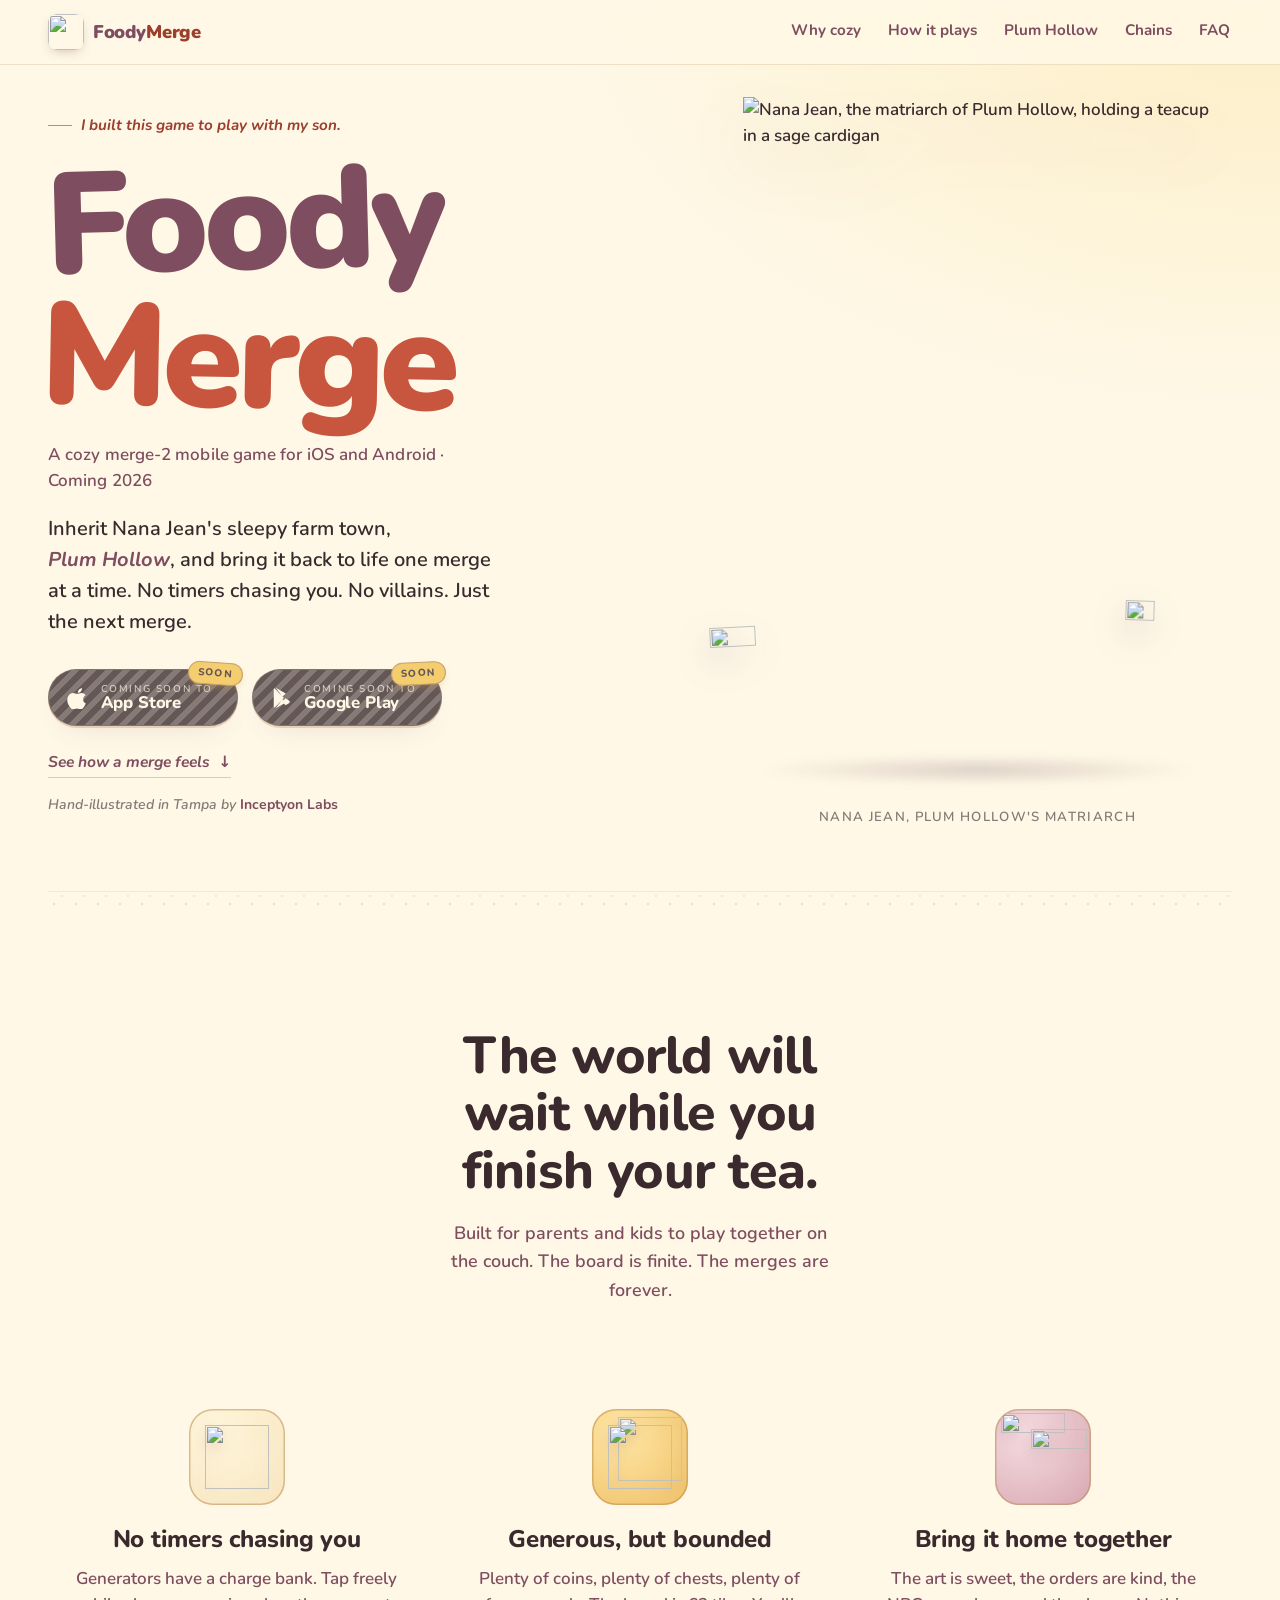
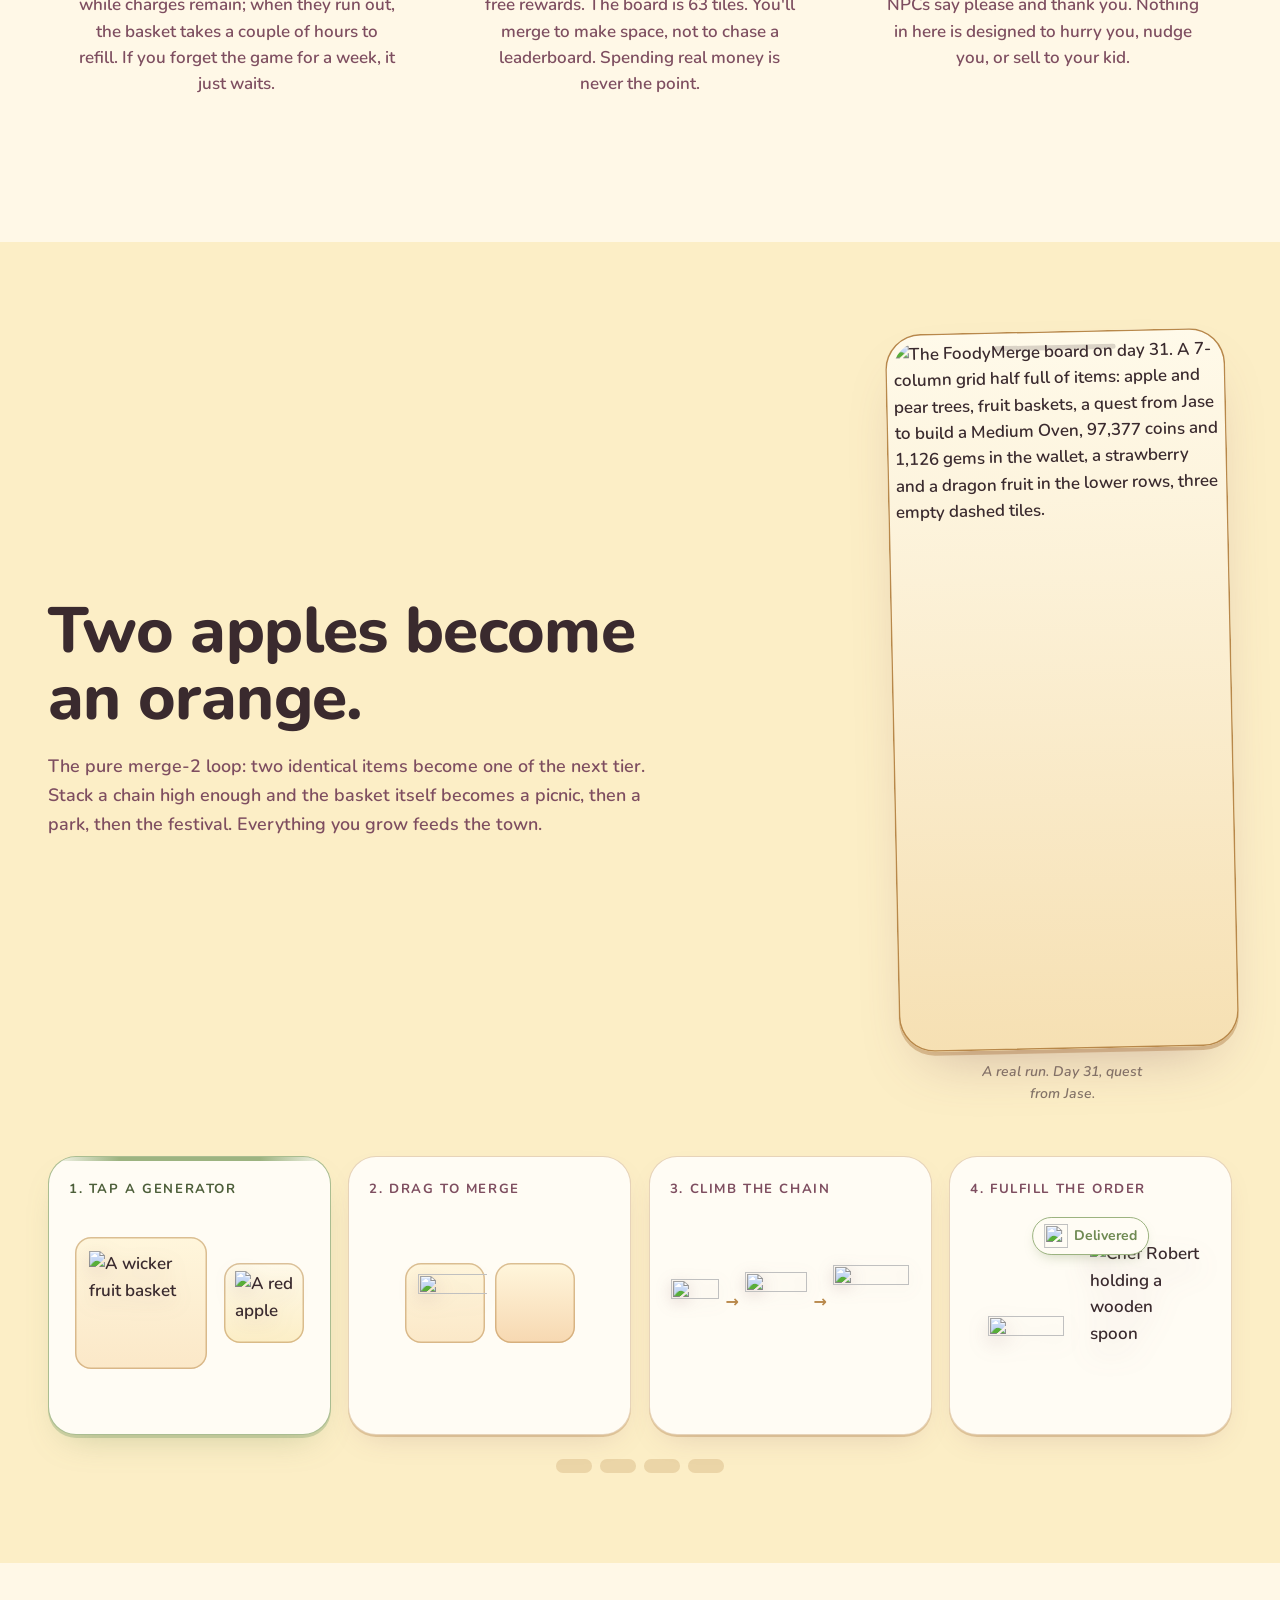
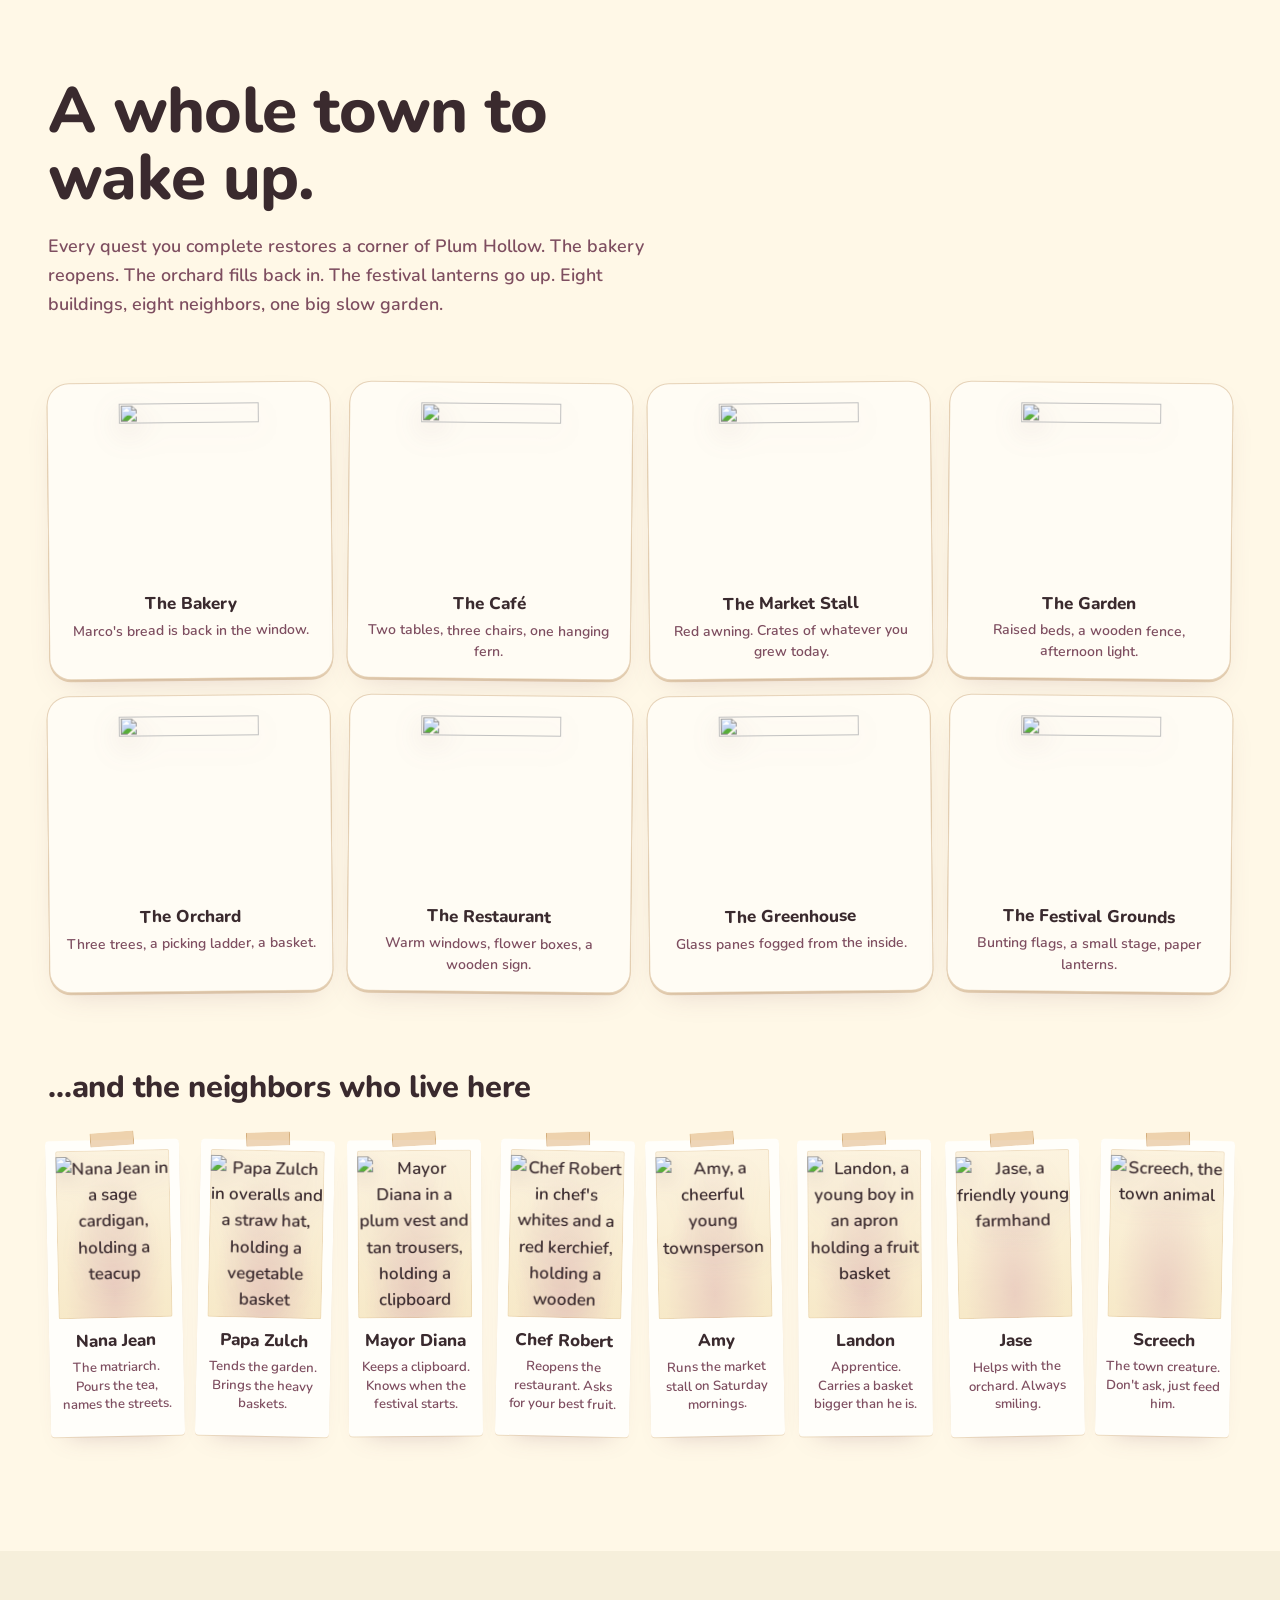
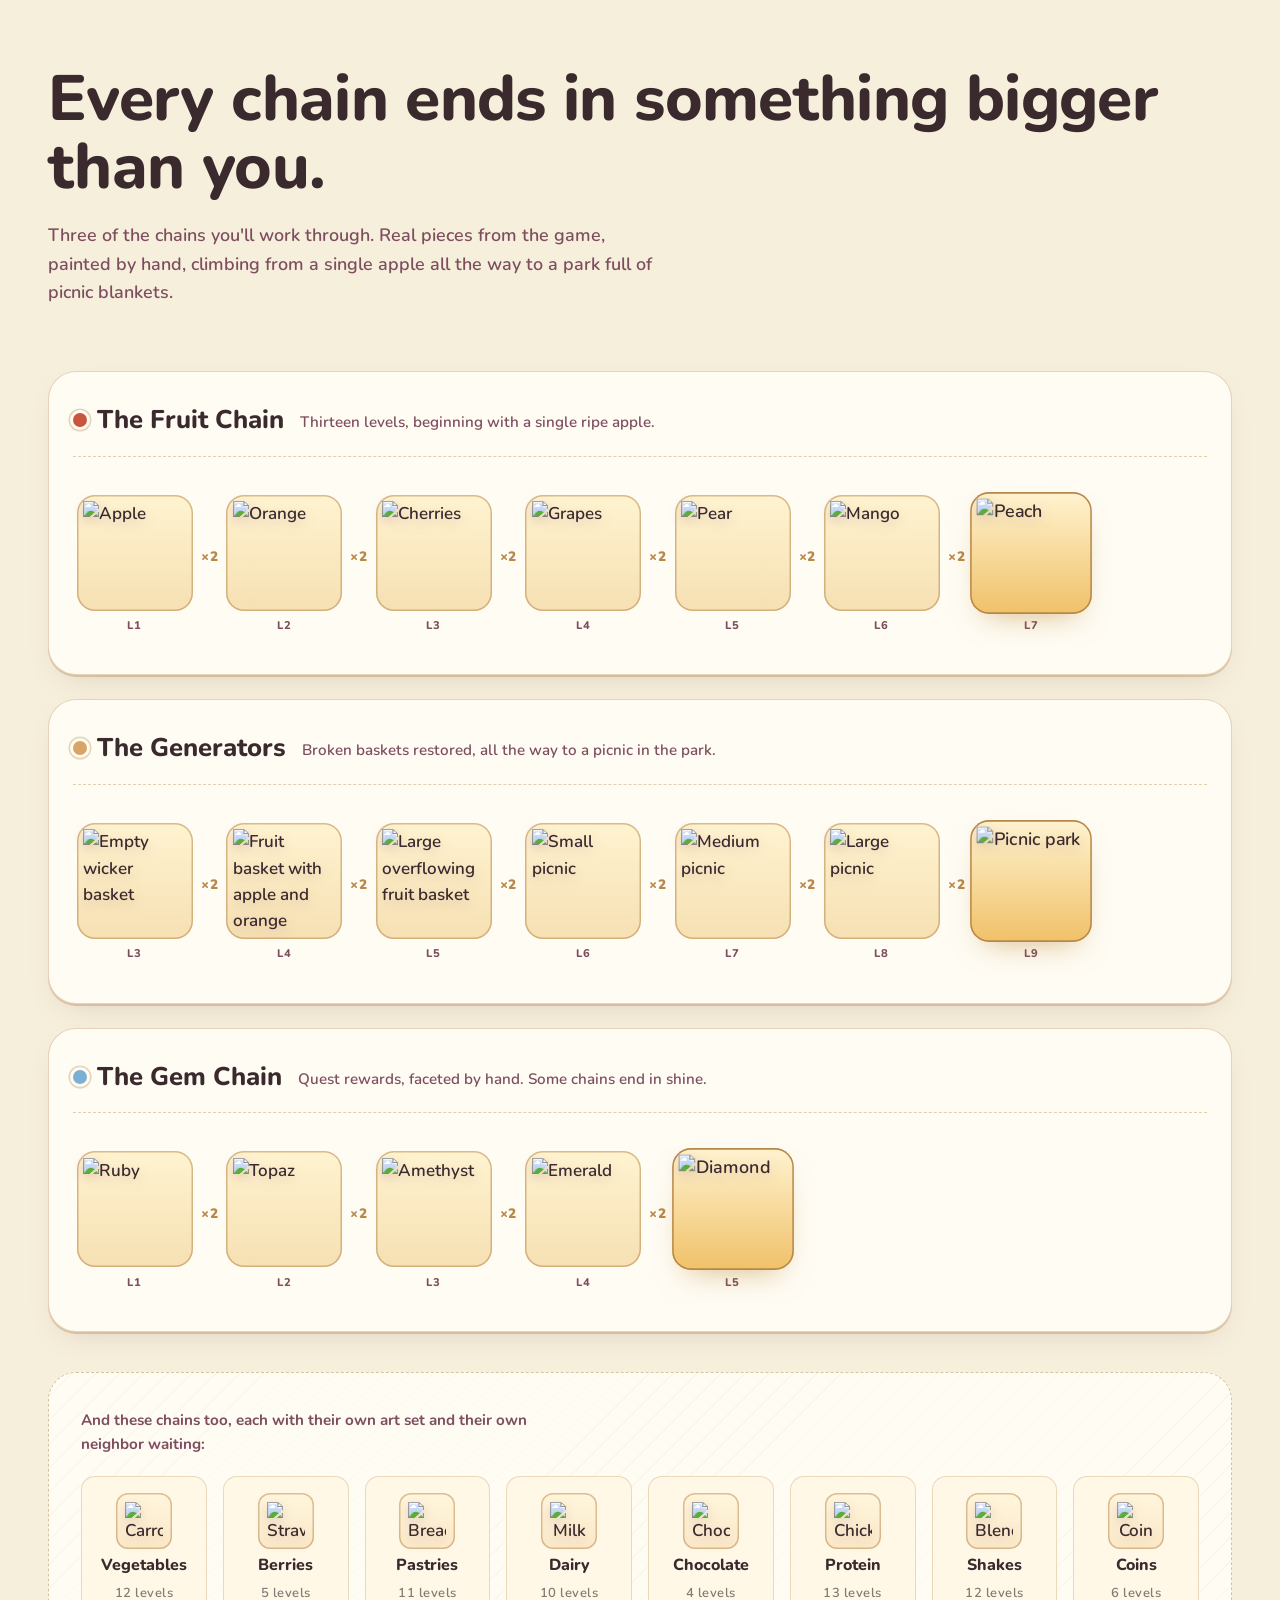
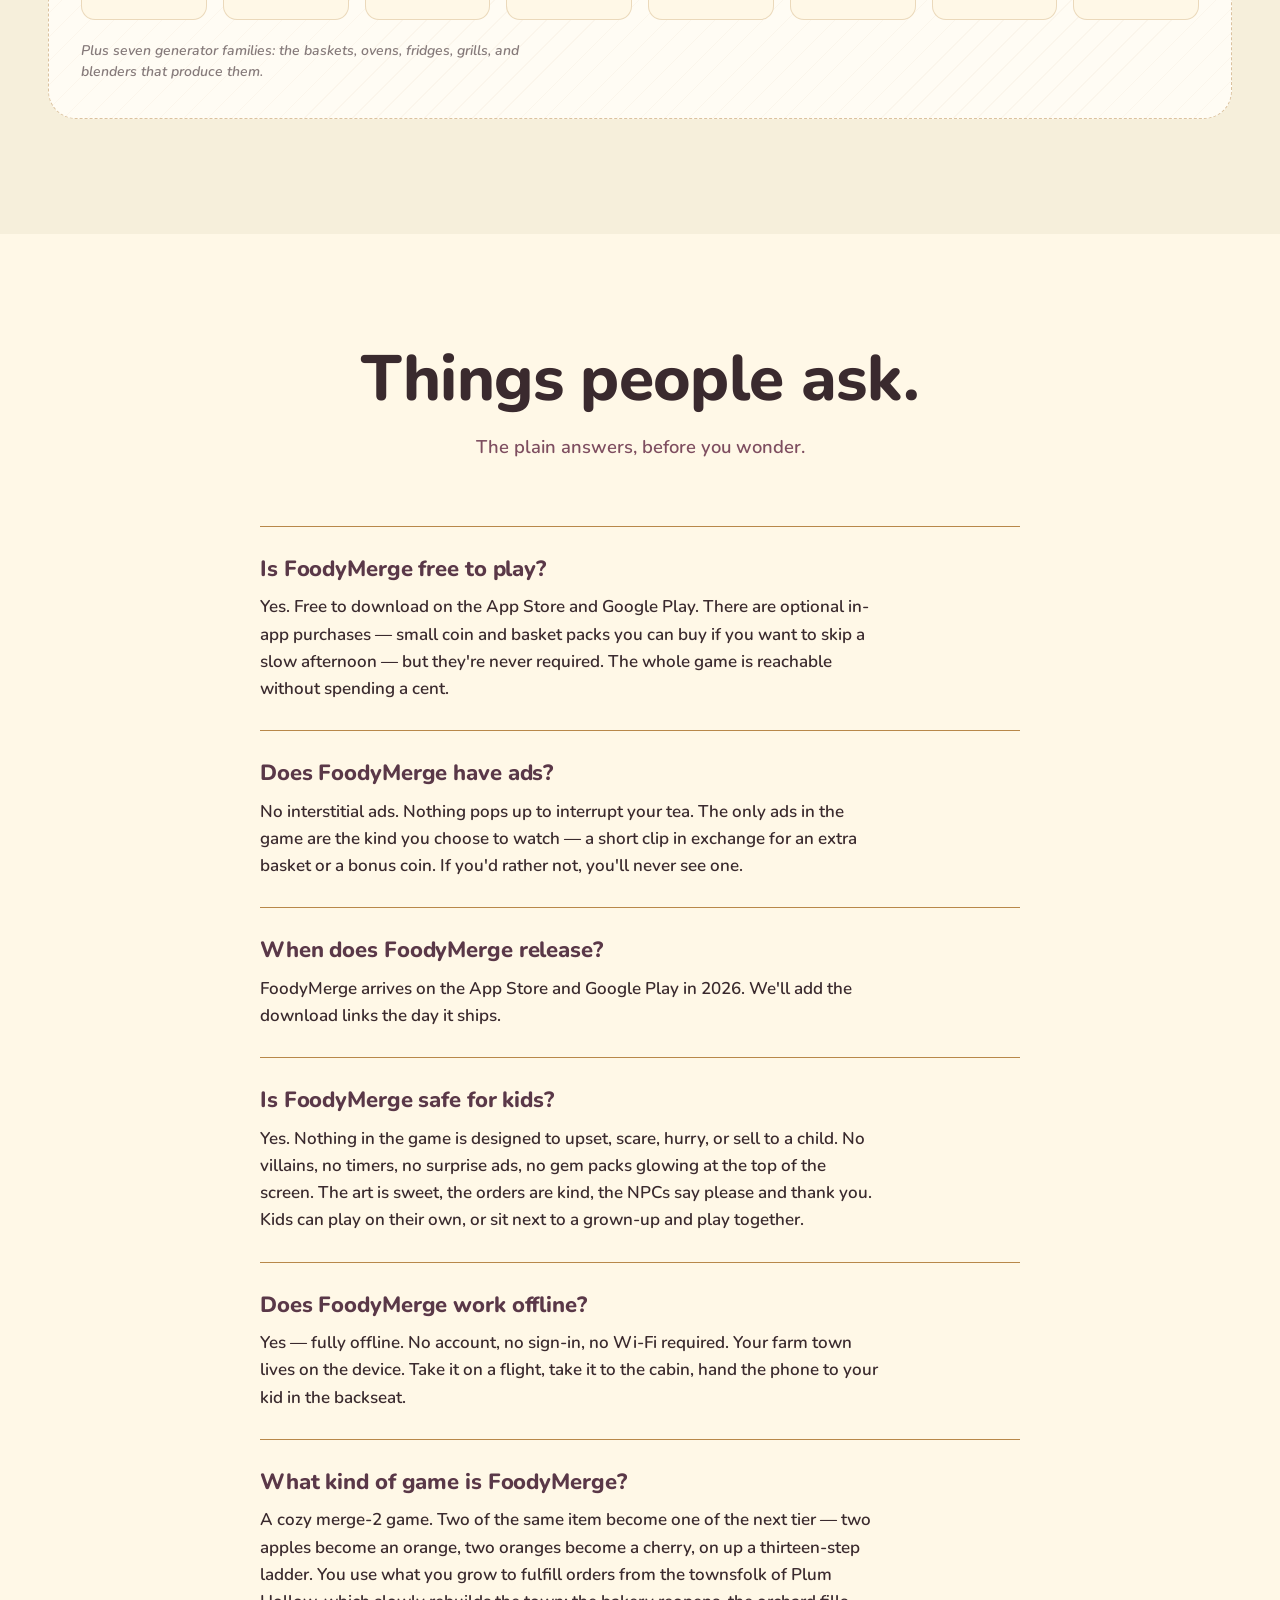
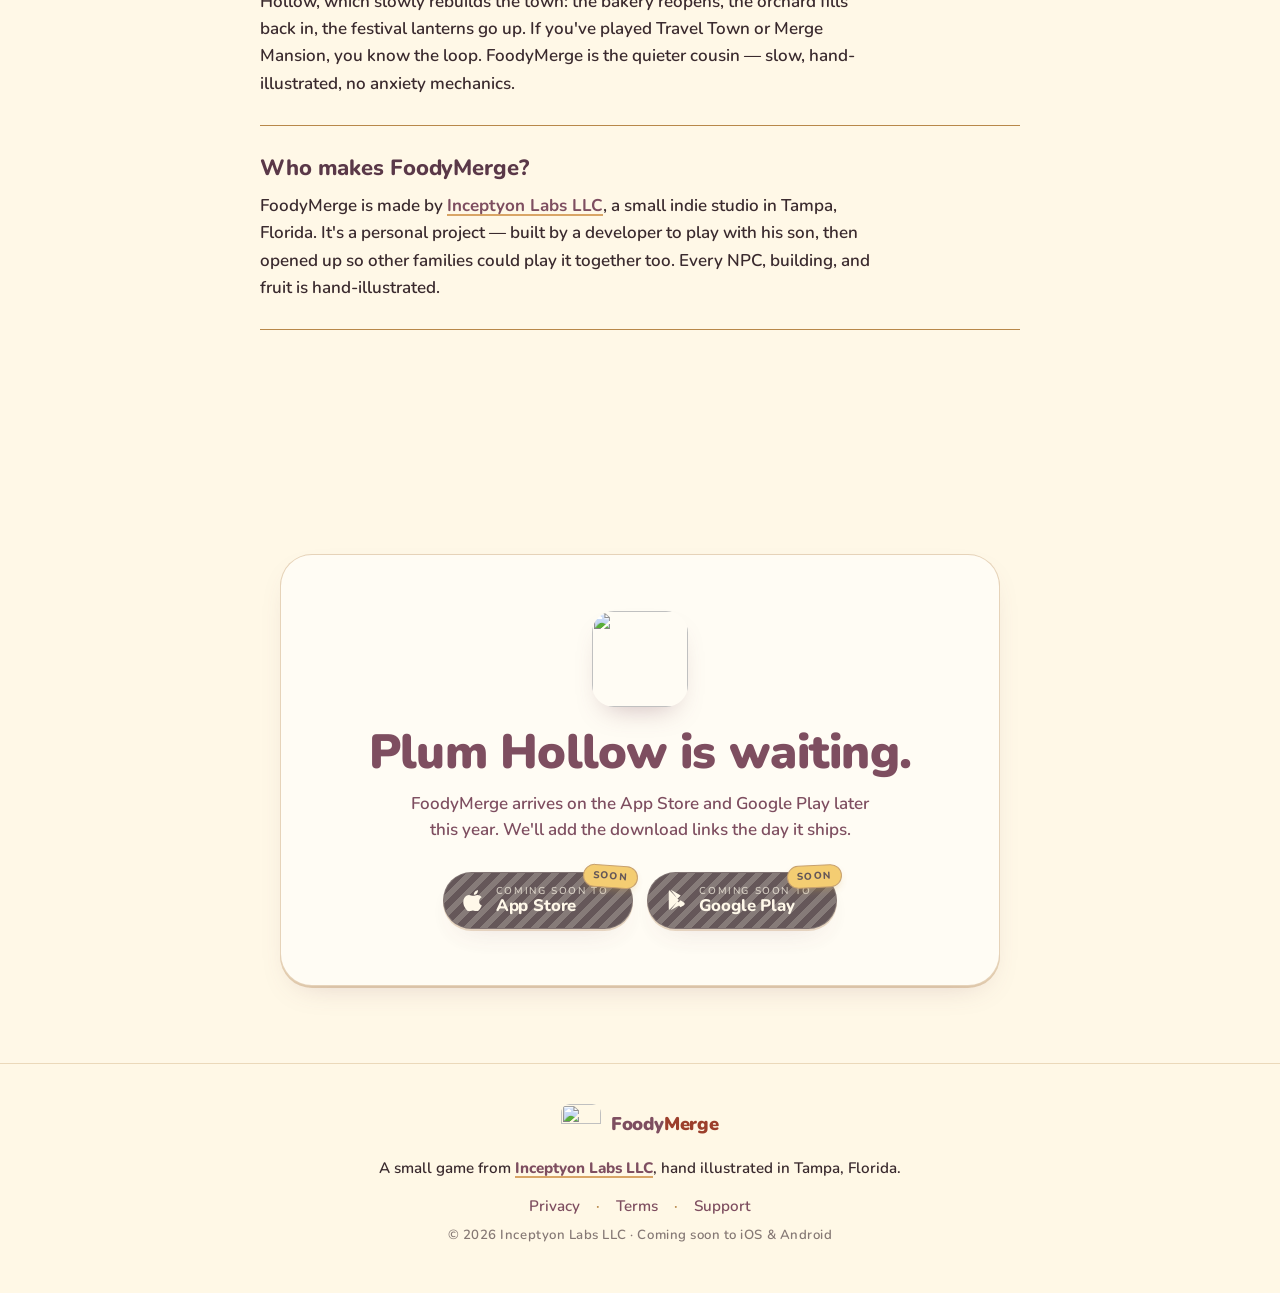
==== commit 3f7d0355: "Add Privacy, Terms, Support pages for App Store / Play submission - /privacy/ — full policy covering" ====
--- a/index.html
+++ b/index.html
@@ -98,6 +98,68 @@
             "name": "FoodyMerge",
             "publisher": { "@id": "https://foodymerge.com/#publisher" },
             "inLanguage": "en"
+          },
+          {
+            "@type": "FAQPage",
+            "@id": "https://foodymerge.com/#faq",
+            "mainEntity": [
+              {
+                "@type": "Question",
+                "name": "Is FoodyMerge free to play?",
+                "acceptedAnswer": {
+                  "@type": "Answer",
+                  "text": "Yes. FoodyMerge is free to download on the App Store and Google Play. There are optional in-app purchases (small coin and basket packs) but they are never required. The whole game is reachable without spending a cent."
+                }
+              },
+              {
+                "@type": "Question",
+                "name": "Does FoodyMerge have ads?",
+                "acceptedAnswer": {
+                  "@type": "Answer",
+                  "text": "No interstitial ads. Nothing pops up to interrupt play. The only ads in the game are opt-in rewarded ads: you can choose to watch a short clip in exchange for an extra basket or a bonus coin. If you'd rather not, you will never see one."
+                }
+              },
+              {
+                "@type": "Question",
+                "name": "When does FoodyMerge release?",
+                "acceptedAnswer": {
+                  "@type": "Answer",
+                  "text": "FoodyMerge arrives on the App Store and Google Play in 2026. Download links will be added the day it ships."
+                }
+              },
+              {
+                "@type": "Question",
+                "name": "Is FoodyMerge safe for kids?",
+                "acceptedAnswer": {
+                  "@type": "Answer",
+                  "text": "Yes. Nothing in the game is designed to upset, scare, hurry, or sell to a child. There are no villains, no timers, no surprise ads, and no gem packs displayed in the UI. The art is hand-illustrated, the orders are gentle, and the game is designed for parents and kids to play together."
+                }
+              },
+              {
+                "@type": "Question",
+                "name": "Does FoodyMerge work offline?",
+                "acceptedAnswer": {
+                  "@type": "Answer",
+                  "text": "Yes. FoodyMerge is a fully offline game. No account is required, no sign-in, and no Wi-Fi. Save data lives on the device."
+                }
+              },
+              {
+                "@type": "Question",
+                "name": "What kind of game is FoodyMerge?",
+                "acceptedAnswer": {
+                  "@type": "Answer",
+                  "text": "FoodyMerge is a cozy merge-2 mobile game in the same genre as Travel Town and Merge Mansion. Players combine two identical items to create one of the next tier, climbing chains of fruit, vegetables, gems, and generators. Items are used to fulfill orders from the townsfolk of Plum Hollow, which slowly rebuilds the town. The design emphasizes slow, no-pressure play with no timers and no anxiety mechanics."
+                }
+              },
+              {
+                "@type": "Question",
+                "name": "Who makes FoodyMerge?",
+                "acceptedAnswer": {
+                  "@type": "Answer",
+                  "text": "FoodyMerge is made by Inceptyon Labs LLC, a small indie studio in Tampa, Florida. It is a personal project, built by a developer to play with his son. All NPCs, buildings, and items are hand-illustrated."
+                }
+              }
+            ]
           }
         ]
       }
@@ -126,6 +188,7 @@
         <a href="#play">How it plays</a>
         <a href="#town">Plum Hollow</a>
         <a href="#chains">Chains</a>
+        <a href="#faq">FAQ</a>
       </nav>
     </header>
 
@@ -694,30 +757,95 @@
         </aside>
       </section>
 
-      <!--
-        FAQ STUB — uncomment and fill in before launch.
-        Mirror these Q&As in JSON-LD (FAQPage schema) in <head>.
-        Suggested questions (write the answers yourself):
-          - Is FoodyMerge free to play?
-          - When does FoodyMerge release?
-          - Is FoodyMerge safe for kids?
-          - Does FoodyMerge have ads or in-app purchases?
-          - Does FoodyMerge work offline?
-          - What kind of game is FoodyMerge?
-          - Who makes FoodyMerge?
-        AI search engines (ChatGPT/Perplexity/Gemini) cite FAQPage answers
-        verbatim — this is the #1 GEO win once the answers are real.
-
+      <!-- FAQ -->
       <section id="faq" class="faq" aria-labelledby="faq-title">
-        <h2 id="faq-title" class="section-title">Common questions</h2>
+        <div class="faq__intro">
+          <h2 id="faq-title" class="section-title">Things people ask.</h2>
+          <p class="faq__lede">
+            The plain answers, before you wonder.
+          </p>
+        </div>
+
         <dl class="faq__list">
           <div class="faq__item">
-            <dt>Is FoodyMerge free to play?</dt>
-            <dd>[answer]</dd>
+            <dt class="faq__q">Is FoodyMerge free to play?</dt>
+            <dd class="faq__a">
+              Yes. Free to download on the App Store and Google Play. There are
+              optional in-app purchases &mdash; small coin and basket packs you
+              can buy if you want to skip a slow afternoon &mdash; but they're
+              never required. The whole game is reachable without spending a
+              cent.
+            </dd>
+          </div>
+
+          <div class="faq__item">
+            <dt class="faq__q">Does FoodyMerge have ads?</dt>
+            <dd class="faq__a">
+              No interstitial ads. Nothing pops up to interrupt your tea. The
+              only ads in the game are the kind you choose to watch &mdash; a
+              short clip in exchange for an extra basket or a bonus coin. If
+              you'd rather not, you'll never see one.
+            </dd>
+          </div>
+
+          <div class="faq__item">
+            <dt class="faq__q">When does FoodyMerge release?</dt>
+            <dd class="faq__a">
+              FoodyMerge arrives on the App Store and Google Play in 2026.
+              We'll add the download links the day it ships.
+            </dd>
+          </div>
+
+          <div class="faq__item">
+            <dt class="faq__q">Is FoodyMerge safe for kids?</dt>
+            <dd class="faq__a">
+              Yes. Nothing in the game is designed to upset, scare, hurry, or
+              sell to a child. No villains, no timers, no surprise ads, no
+              gem packs glowing at the top of the screen. The art is sweet,
+              the orders are kind, the NPCs say please and thank you. Kids
+              can play on their own, or sit next to a grown-up and play
+              together.
+            </dd>
+          </div>
+
+          <div class="faq__item">
+            <dt class="faq__q">Does FoodyMerge work offline?</dt>
+            <dd class="faq__a">
+              Yes &mdash; fully offline. No account, no sign-in, no Wi-Fi
+              required. Your farm town lives on the device. Take it on a
+              flight, take it to the cabin, hand the phone to your kid in
+              the backseat.
+            </dd>
+          </div>
+
+          <div class="faq__item">
+            <dt class="faq__q">What kind of game is FoodyMerge?</dt>
+            <dd class="faq__a">
+              A cozy merge-2 game. Two of the same item become one of the
+              next tier &mdash; two apples become an orange, two oranges
+              become a cherry, on up a thirteen-step ladder. You use what
+              you grow to fulfill orders from the townsfolk of Plum Hollow,
+              which slowly rebuilds the town: the bakery reopens, the
+              orchard fills back in, the festival lanterns go up. If you've
+              played Travel Town or Merge Mansion, you know the loop.
+              FoodyMerge is the quieter cousin &mdash; slow, hand-illustrated,
+              no anxiety mechanics.
+            </dd>
+          </div>
+
+          <div class="faq__item">
+            <dt class="faq__q">Who makes FoodyMerge?</dt>
+            <dd class="faq__a">
+              FoodyMerge is made by
+              <a href="https://inceptyon.com/" rel="noopener"><strong>Inceptyon Labs LLC</strong></a>,
+              a small indie studio in Tampa, Florida. It's a personal
+              project &mdash; built by a developer to play with his son, then
+              opened up so other families could play it together too. Every
+              NPC, building, and fruit is hand-illustrated.
+            </dd>
           </div>
         </dl>
       </section>
-      -->
 
       <!-- CLOSING -->
       <section class="closing" aria-labelledby="closing-title">
@@ -771,9 +899,17 @@
           </span>
         </div>
         <p class="footer__line">
-          A small game from <strong>Inceptyon Labs LLC</strong>, hand illustrated in
-          Tampa, Florida.
+          A small game from
+          <a href="https://inceptyon.com/" rel="noopener"><strong>Inceptyon Labs LLC</strong></a>,
+          hand illustrated in Tampa, Florida.
         </p>
+        <nav class="footer__legal" aria-label="Legal">
+          <a href="/privacy/">Privacy</a>
+          <span aria-hidden="true">·</span>
+          <a href="/terms/">Terms</a>
+          <span aria-hidden="true">·</span>
+          <a href="/support/">Support</a>
+        </nav>
         <p class="footer__meta">© 2026 Inceptyon Labs LLC · Coming soon to iOS &amp; Android</p>
       </div>
     </footer>
--- a/styles.css
+++ b/styles.css
@@ -1785,6 +1785,237 @@
   }
 }
 
+/* ---------- LEGAL / SUB-PAGES ---------- */
+.legal-page {
+  background: var(--canvas);
+  min-height: 100vh;
+}
+.legal {
+  padding: clamp(3rem, 7vw, 6rem) clamp(1rem, 4vw, 3rem) clamp(4rem, 8vw, 6rem);
+}
+.legal__inner {
+  max-width: 720px;
+  margin: 0 auto;
+}
+.legal__head {
+  margin-bottom: clamp(2.5rem, 5vw, 4rem);
+}
+.legal__kicker {
+  font-size: 0.8125rem;
+  font-weight: 700;
+  letter-spacing: 0.18em;
+  text-transform: uppercase;
+  color: var(--ink-soft);
+  margin: 0 0 0.75rem;
+}
+.legal__title {
+  font-size: clamp(2.25rem, 5vw, 3.5rem);
+  font-weight: 800;
+  line-height: 1.1;
+  color: var(--plum-deep);
+  margin: 0 0 0.75rem;
+  letter-spacing: -0.015em;
+}
+.legal__meta {
+  font-size: 0.95rem;
+  color: var(--ink-soft);
+  margin: 0;
+  line-height: 1.5;
+}
+.legal__meta a {
+  color: var(--plum);
+  text-decoration: underline;
+  text-decoration-thickness: 1.5px;
+  text-underline-offset: 3px;
+  text-decoration-color: var(--honey);
+}
+.legal__body {
+  font-size: 1.0625rem;
+  line-height: 1.65;
+  color: var(--ink);
+}
+.legal__body h2 {
+  font-size: clamp(1.375rem, 2.5vw, 1.625rem);
+  font-weight: 800;
+  color: var(--plum-deep);
+  margin: 2.5rem 0 1rem;
+  line-height: 1.25;
+  letter-spacing: -0.005em;
+}
+.legal__body h3 {
+  font-size: 1.125rem;
+  font-weight: 800;
+  color: var(--plum-deep);
+  margin: 1.75rem 0 0.625rem;
+  line-height: 1.3;
+}
+.legal__body p {
+  margin: 0 0 1rem;
+  max-width: 64ch;
+}
+.legal__body ul,
+.legal__body ol {
+  margin: 0 0 1.25rem;
+  padding-left: 1.5rem;
+  max-width: 64ch;
+}
+.legal__body li {
+  margin-bottom: 0.5rem;
+}
+.legal__body strong {
+  color: var(--plum-deep);
+  font-weight: 800;
+}
+.legal__body em {
+  color: var(--ink-soft);
+  font-style: italic;
+}
+.legal__body a {
+  color: var(--plum);
+  text-decoration: underline;
+  text-decoration-thickness: 1.5px;
+  text-underline-offset: 3px;
+  text-decoration-color: var(--honey);
+  transition: text-decoration-color 200ms cubic-bezier(0.22, 1, 0.36, 1);
+}
+.legal__body a:hover,
+.legal__body a:focus-visible {
+  text-decoration-color: var(--plum);
+}
+.legal__body table {
+  border-collapse: collapse;
+  margin: 1.5rem 0;
+  width: 100%;
+  font-size: 0.95rem;
+}
+.legal__body th,
+.legal__body td {
+  border: 1.5px solid var(--honey-edge);
+  padding: 0.625rem 0.875rem;
+  text-align: left;
+  vertical-align: top;
+}
+.legal__body th {
+  background: var(--canvas-warm);
+  font-weight: 700;
+  color: var(--plum-deep);
+}
+@media (max-width: 640px) {
+  .legal__body table {
+    font-size: 0.875rem;
+  }
+  .legal__body th,
+  .legal__body td {
+    padding: 0.5rem 0.625rem;
+  }
+}
+
+/* ---------- FOOTER LEGAL NAV ---------- */
+.footer__legal {
+  display: flex;
+  flex-wrap: wrap;
+  justify-content: center;
+  gap: 0.5rem 0.875rem;
+  align-items: center;
+  margin: 0.75rem 0 0.25rem;
+  font-size: 0.95rem;
+  font-weight: 600;
+}
+.footer__legal a {
+  color: var(--ink-soft);
+  text-decoration: none;
+  padding: 0.125rem 0.125rem;
+  transition: color 200ms cubic-bezier(0.22, 1, 0.36, 1);
+}
+.footer__legal a:hover,
+.footer__legal a:focus-visible {
+  color: var(--plum);
+  text-decoration: underline;
+  text-decoration-thickness: 1.5px;
+  text-underline-offset: 3px;
+  text-decoration-color: var(--honey);
+}
+.footer__legal span {
+  color: var(--honey-edge);
+}
+.footer__line a {
+  color: inherit;
+  text-decoration: underline;
+  text-decoration-thickness: 1.5px;
+  text-underline-offset: 3px;
+  text-decoration-color: var(--honey);
+  transition: text-decoration-color 200ms cubic-bezier(0.22, 1, 0.36, 1);
+}
+.footer__line a:hover,
+.footer__line a:focus-visible {
+  text-decoration-color: var(--plum);
+}
+
+/* ---------- FAQ ---------- */
+.faq {
+  padding: clamp(4rem, 9vw, 7rem) clamp(1rem, 4vw, 3rem);
+}
+.faq__intro {
+  max-width: 720px;
+  margin: 0 auto clamp(2.5rem, 5vw, 4rem);
+  text-align: center;
+}
+.faq__lede {
+  max-width: 48ch;
+  margin: 1rem auto 0;
+  font-size: clamp(1.05rem, 1.5vw, 1.15rem);
+  line-height: 1.55;
+  color: var(--ink-soft);
+}
+.faq__list {
+  max-width: 760px;
+  margin: 0 auto;
+  padding: 0;
+}
+.faq__item {
+  border-top: 1.5px solid var(--honey-edge);
+  padding: 1.75rem 0;
+}
+.faq__list .faq__item:last-child {
+  border-bottom: 1.5px solid var(--honey-edge);
+}
+.faq__q {
+  font-weight: 800;
+  font-size: clamp(1.125rem, 2vw, 1.375rem);
+  line-height: 1.3;
+  color: var(--plum-deep);
+  margin: 0 0 0.625rem;
+  letter-spacing: -0.005em;
+}
+.faq__a {
+  margin: 0;
+  font-size: 1.0625rem;
+  line-height: 1.6;
+  color: var(--ink);
+  max-width: 62ch;
+}
+.faq__a a {
+  color: var(--plum);
+  text-decoration: underline;
+  text-decoration-thickness: 1.5px;
+  text-underline-offset: 3px;
+  text-decoration-color: var(--honey);
+  transition: text-decoration-color 200ms cubic-bezier(0.22, 1, 0.36, 1);
+}
+.faq__a a:hover,
+.faq__a a:focus-visible {
+  text-decoration-color: var(--plum);
+}
+.faq__a strong {
+  color: var(--plum);
+  font-weight: 700;
+}
+@media (max-width: 640px) {
+  .faq__item {
+    padding: 1.25rem 0;
+  }
+}
+
 /* ---------- CLOSING ---------- */
 .closing {
   padding: clamp(4rem, 9vw, 7rem) clamp(1rem, 4vw, 3rem) clamp(3rem, 6vw, 5rem);
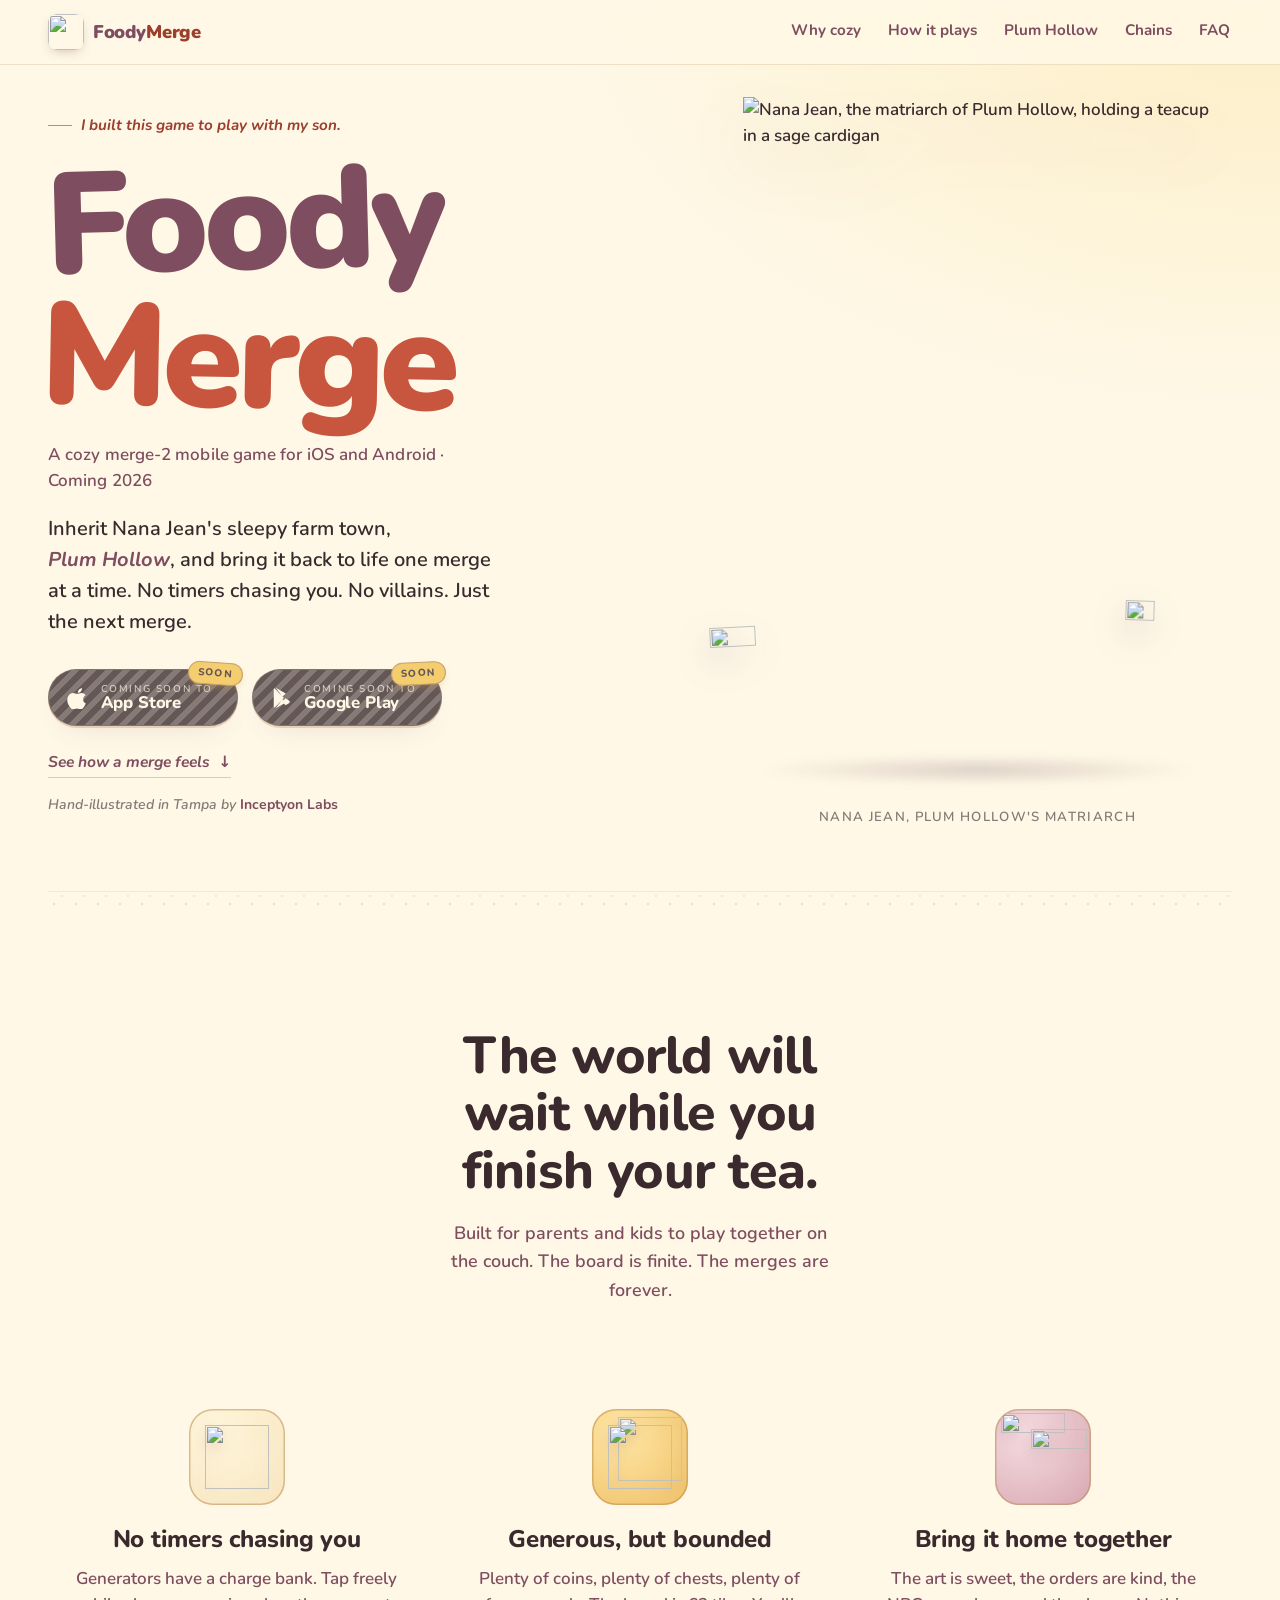
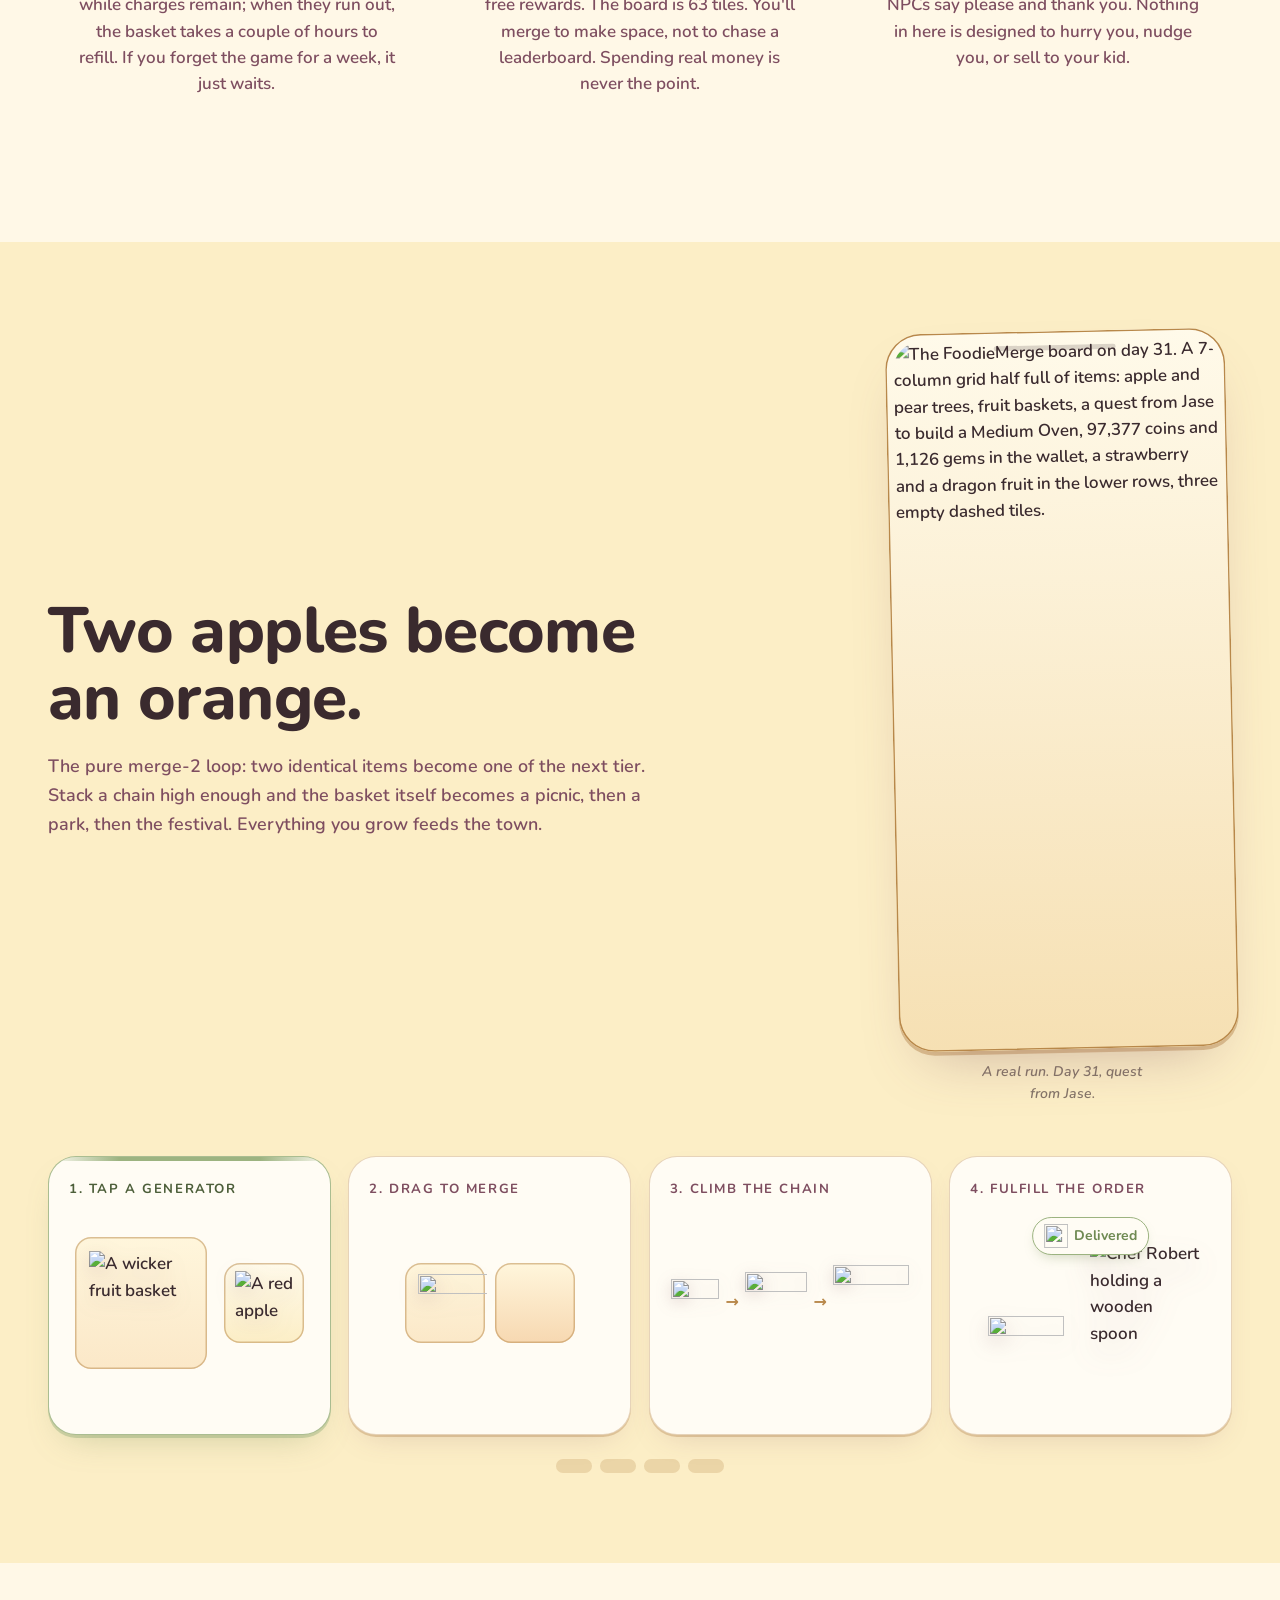
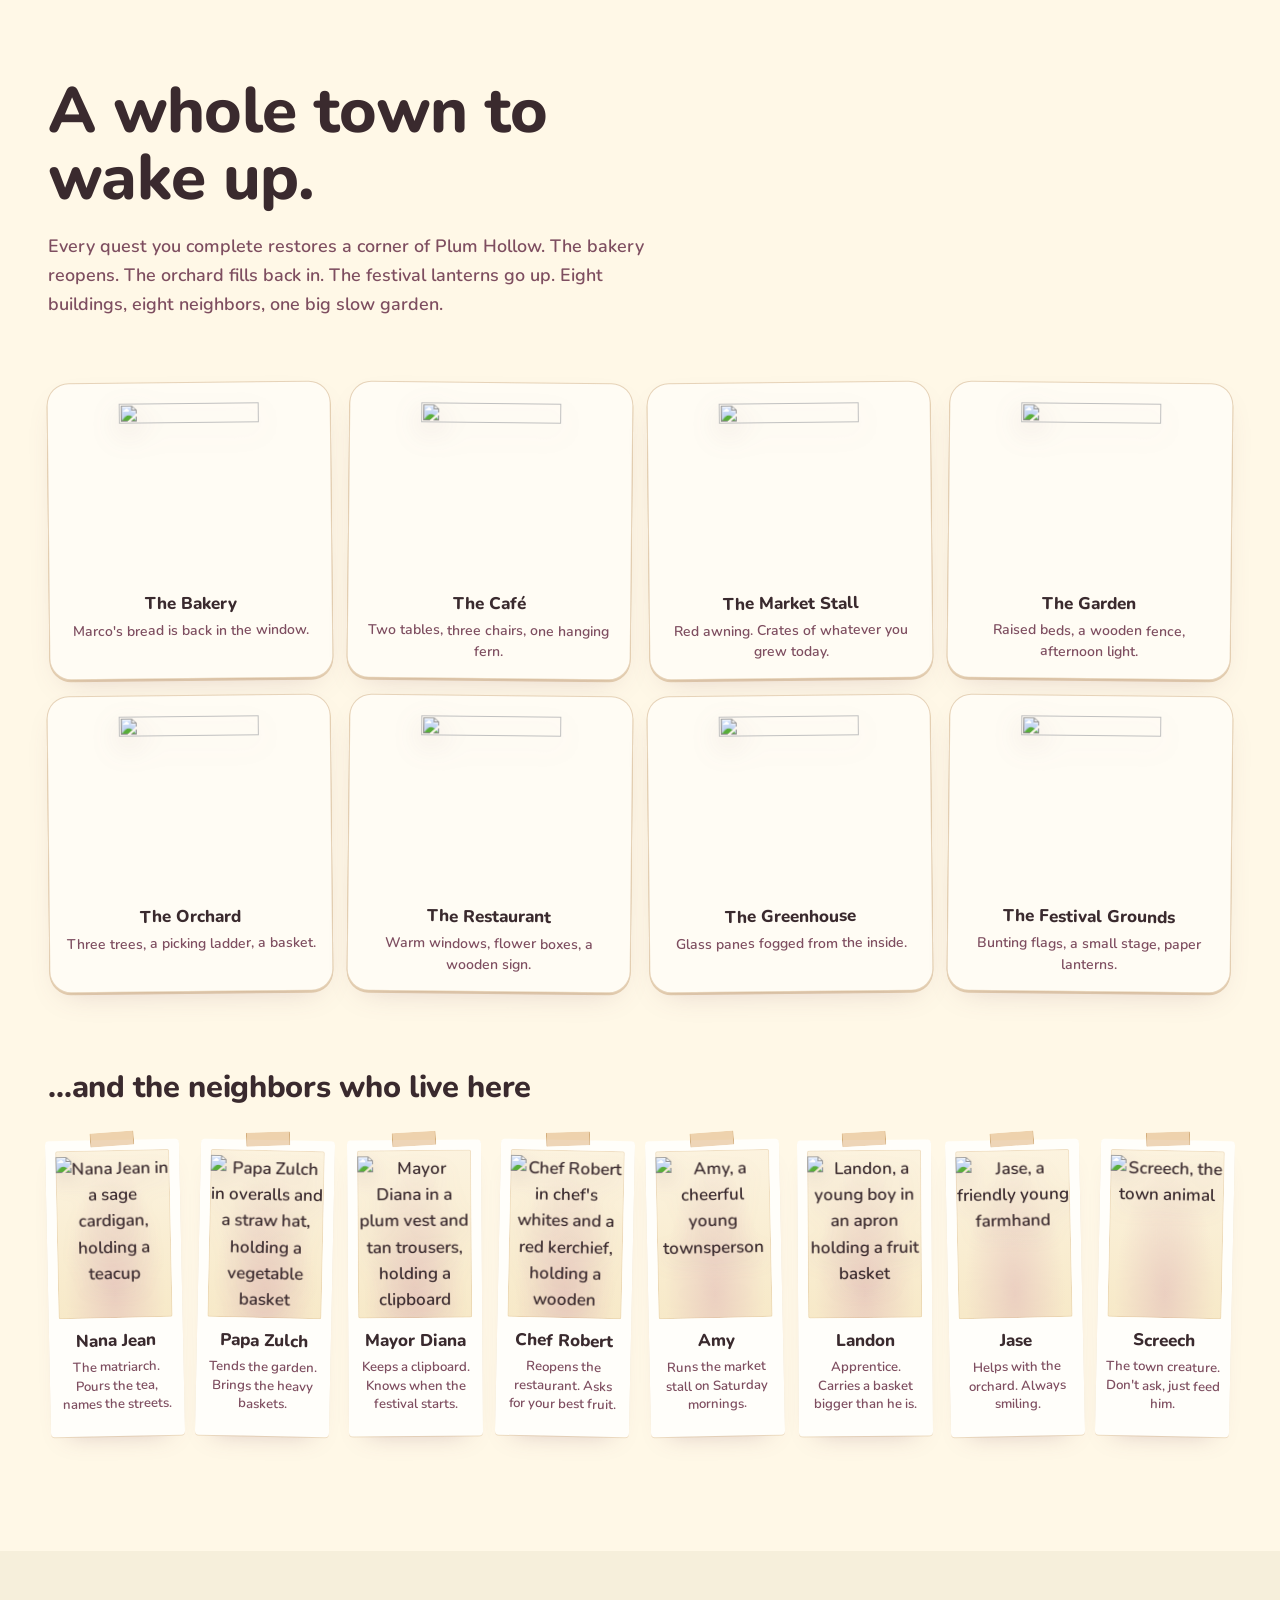
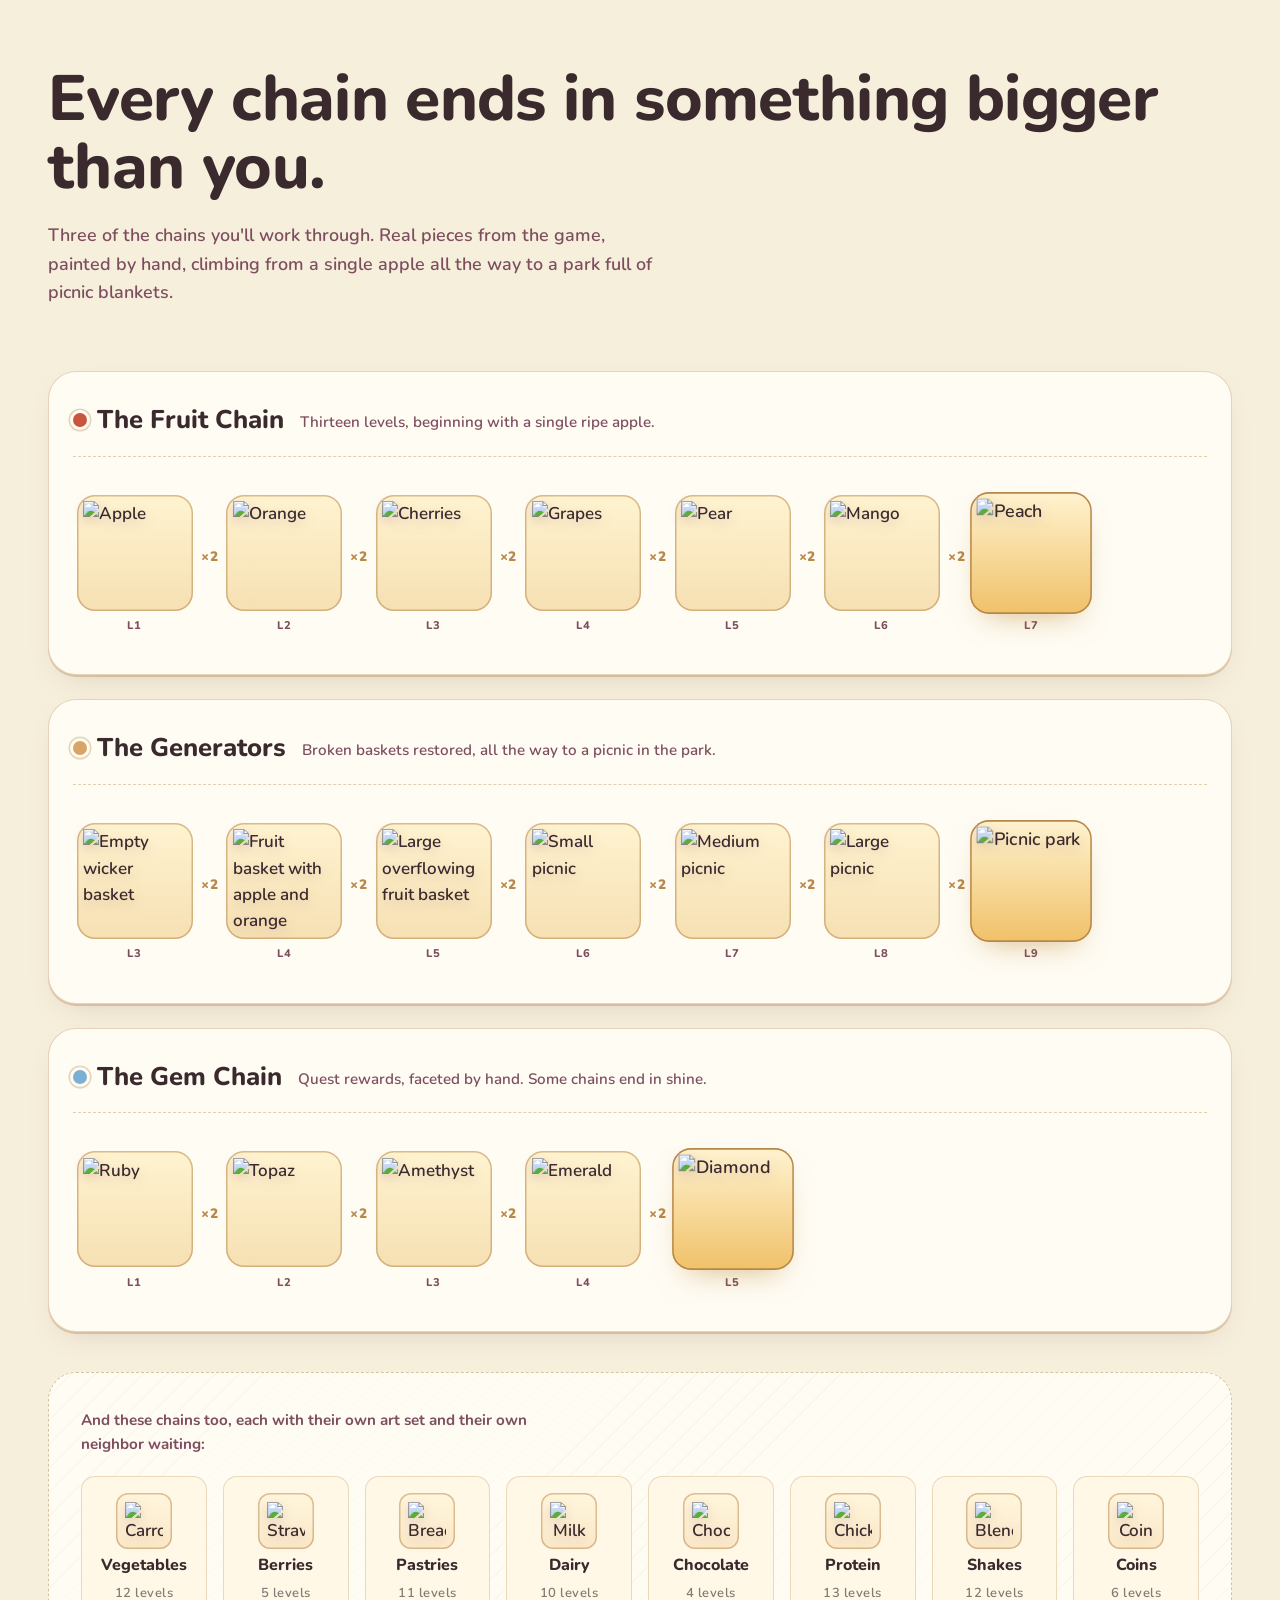
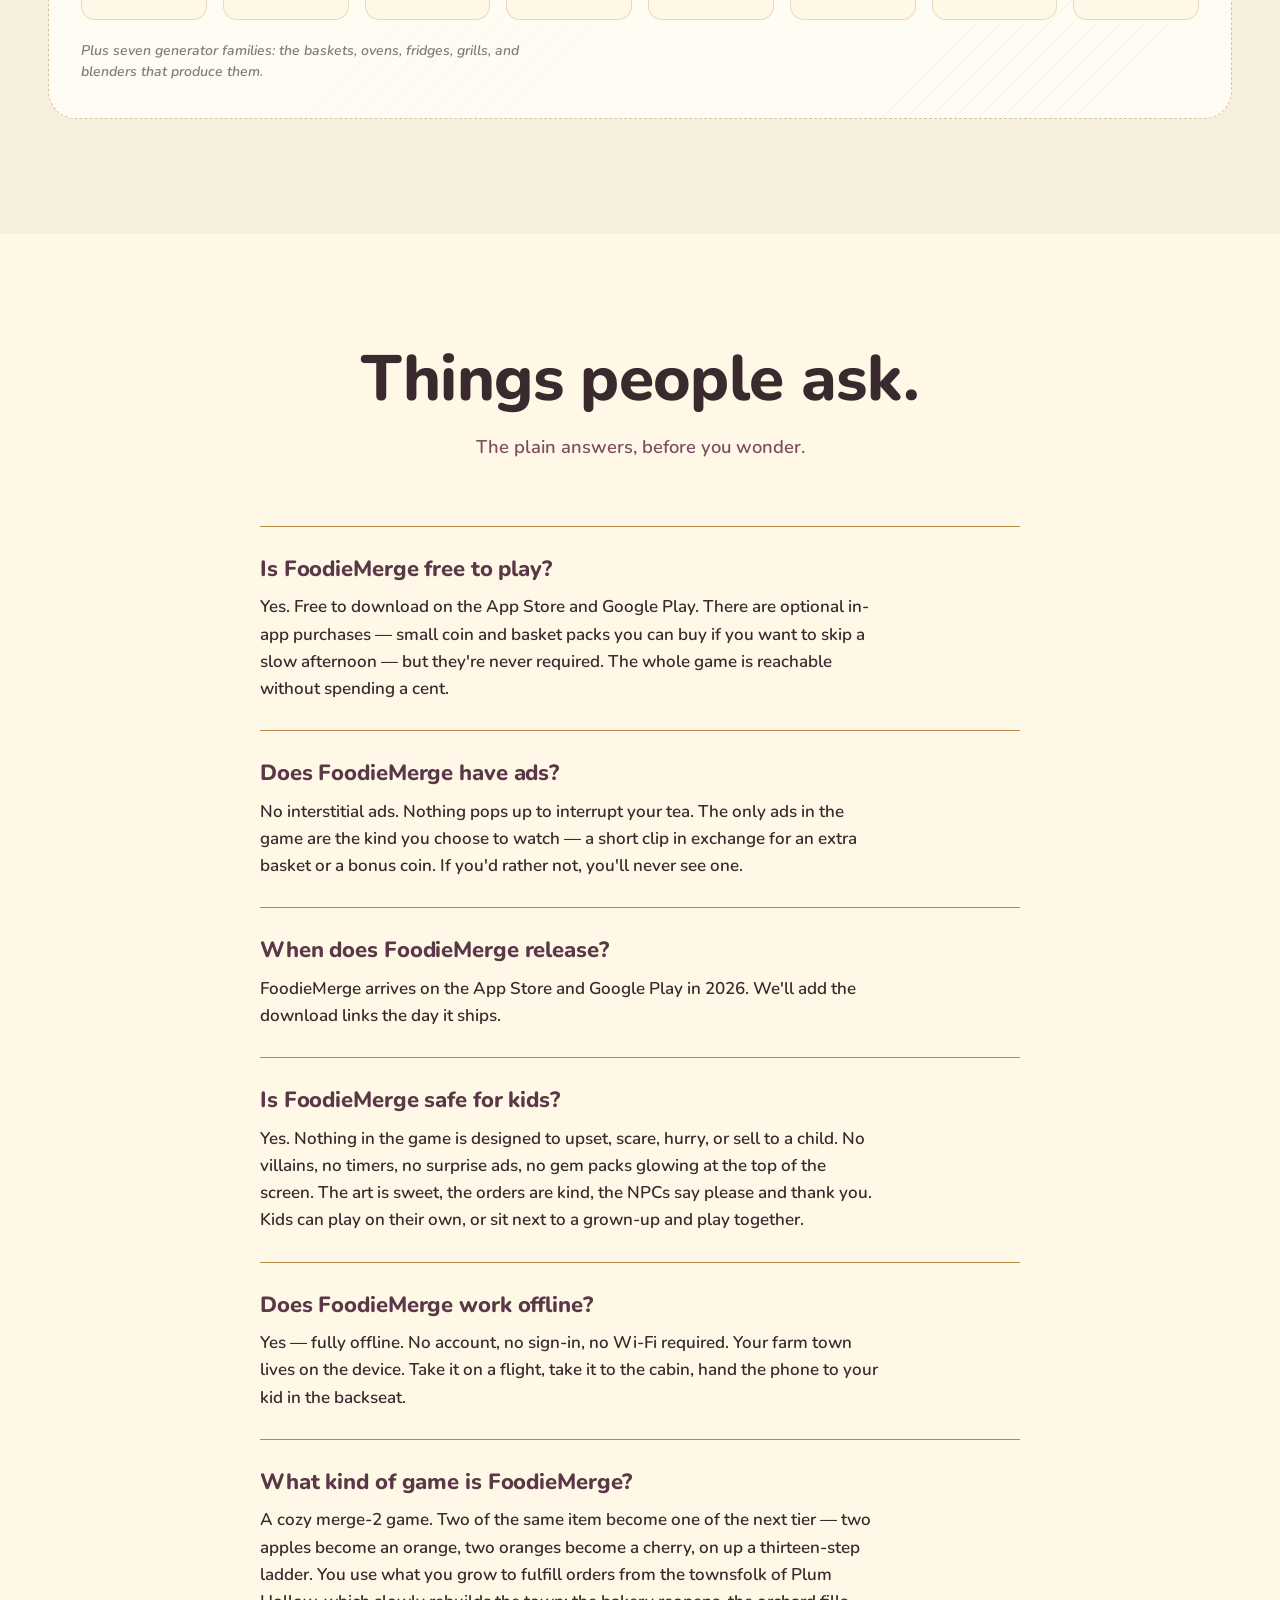
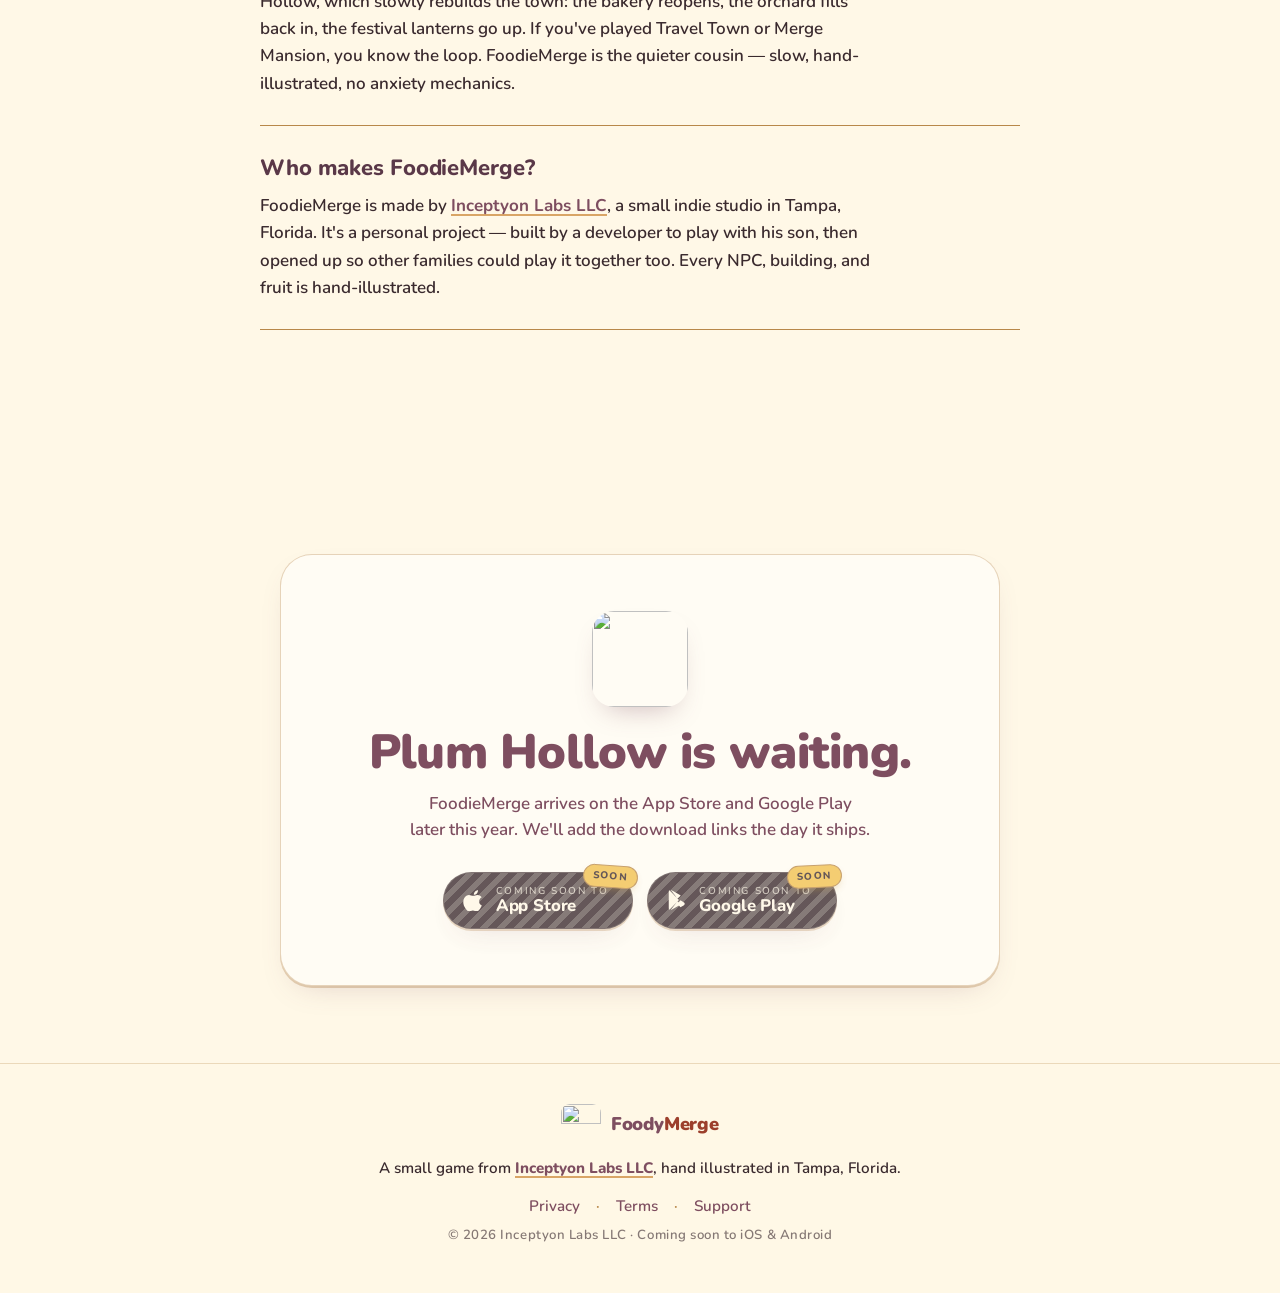
==== commit 40a3b2b1: "chore: rebrand FoodyMerge -> FoodieMerge and swap domain to foodiemerge.com" ====
--- a/index.html
+++ b/index.html
@@ -4,47 +4,50 @@
     <meta charset="utf-8" />
     <meta name="viewport" content="width=device-width, initial-scale=1, viewport-fit=cover" />
     <meta name="theme-color" content="#FFF8E7" />
-    <title>FoodyMerge · A cozy farm-town merge game</title>
+    <title>FoodieMerge · A cozy farm-town merge game</title>
     <meta
       name="description"
-      content="A cozy merge-2 mobile game for iOS and Android from Inceptyon Labs. Inherit Nana Jean's sleepy farm town, Plum Hollow, and rebuild it one merge at a time. No timers, no ads. Coming 2026."
+      content="A cozy merge-2 mobile game for iOS and Android from Inceptyon Labs. Inherit Nana Jean's sleepy farm town, Plum Hollow, and rebuild it one merge at a time. No surprise ads, no pressure. Coming 2026."
     />
     <meta name="author" content="Inceptyon Labs LLC" />
-    <link rel="canonical" href="https://foodymerge.com/" />
+    <link rel="canonical" href="https://foodiemerge.com/" />
 
     <!-- Open Graph -->
     <meta property="og:type" content="website" />
-    <meta property="og:url" content="https://foodymerge.com/" />
-    <meta property="og:site_name" content="FoodyMerge" />
+    <meta property="og:url" content="https://foodiemerge.com/" />
+    <meta property="og:site_name" content="FoodieMerge" />
     <meta property="og:locale" content="en_US" />
-    <meta property="og:title" content="FoodyMerge · A cozy farm-town merge game" />
+    <meta property="og:title" content="FoodieMerge · A cozy farm-town merge game" />
     <meta
       property="og:description"
       content="A cozy merge-2 mobile game for iOS and Android. Inherit Nana Jean's sleepy farm town and rebuild it one merge at a time. Coming 2026."
     />
-    <meta property="og:image" content="https://foodymerge.com/assets/og.png" />
+    <meta property="og:image" content="https://foodiemerge.com/assets/og.png" />
     <meta property="og:image:width" content="1200" />
     <meta property="og:image:height" content="630" />
     <meta
       property="og:image:alt"
-      content="The FoodyMerge wordmark on a sun-warmed cream background, with Nana Jean and painted fruit illustrations"
+      content="The FoodieMerge wordmark on a sun-warmed cream background, with Nana Jean and painted fruit illustrations"
     />
 
     <!-- Twitter -->
     <meta name="twitter:card" content="summary_large_image" />
-    <meta name="twitter:title" content="FoodyMerge · A cozy farm-town merge game" />
+    <meta name="twitter:title" content="FoodieMerge · A cozy farm-town merge game" />
     <meta
       name="twitter:description"
       content="A cozy merge-2 mobile game for iOS and Android. Inherit Nana Jean's sleepy farm town and rebuild it one merge at a time. Coming 2026."
     />
-    <meta name="twitter:image" content="https://foodymerge.com/assets/og.png" />
+    <meta name="twitter:image" content="https://foodiemerge.com/assets/og.png" />
     <meta
       name="twitter:image:alt"
-      content="The FoodyMerge wordmark on a sun-warmed cream background, with Nana Jean and painted fruit illustrations"
+      content="The FoodieMerge wordmark on a sun-warmed cream background, with Nana Jean and painted fruit illustrations"
     />
 
-    <link rel="icon" href="assets/ui/app_icon.png" type="image/png" />
-    <link rel="apple-touch-icon" href="assets/ui/app_icon.png" />
+    <link rel="icon" type="image/png" sizes="32x32" href="/assets/favicons/icon-32.png" />
+    <link rel="icon" type="image/png" sizes="16x16" href="/assets/favicons/icon-16.png" />
+    <link rel="icon" type="image/png" sizes="192x192" href="/assets/favicons/icon-192.png" />
+    <link rel="icon" type="image/png" sizes="512x512" href="/assets/favicons/icon-512.png" />
+    <link rel="apple-touch-icon" sizes="180x180" href="/assets/favicons/icon-180.png" />
 
     <link rel="preconnect" href="https://fonts.googleapis.com" />
     <link rel="preconnect" href="https://fonts.gstatic.com" crossorigin />
@@ -61,29 +64,29 @@
         "@graph": [
           {
             "@type": "VideoGame",
-            "@id": "https://foodymerge.com/#game",
-            "name": "FoodyMerge",
-            "alternateName": "Foody Merge",
-            "url": "https://foodymerge.com/",
-            "image": "https://foodymerge.com/assets/ui/app_icon.png",
-            "description": "A cozy merge-2 mobile game. Inherit Nana Jean's sleepy farm town, Plum Hollow, and rebuild it one merge at a time. No timers, no villains, no anxiety mechanics.",
+            "@id": "https://foodiemerge.com/#game",
+            "name": "FoodieMerge",
+            "alternateName": "Foodie Merge",
+            "url": "https://foodiemerge.com/",
+            "image": "https://foodiemerge.com/assets/ui/app_icon.png",
+            "description": "A cozy merge-2 mobile game. Inherit Nana Jean's sleepy farm town, Plum Hollow, and rebuild it one merge at a time. No surprise ads, no villains, no anxiety mechanics.",
             "genre": ["Cozy game", "Merge", "Casual", "Family"],
             "gamePlatform": ["iOS", "Android"],
             "applicationCategory": "GameApplication",
             "operatingSystem": ["iOS", "Android"],
             "contentRating": "Everyone",
             "inLanguage": "en",
-            "publisher": { "@id": "https://foodymerge.com/#publisher" },
-            "author": { "@id": "https://foodymerge.com/#publisher" },
+            "publisher": { "@id": "https://foodiemerge.com/#publisher" },
+            "author": { "@id": "https://foodiemerge.com/#publisher" },
             "datePublished": "2026",
             "releaseNotes": "Coming soon to App Store and Google Play."
           },
           {
             "@type": "Organization",
-            "@id": "https://foodymerge.com/#publisher",
+            "@id": "https://foodiemerge.com/#publisher",
             "name": "Inceptyon Labs LLC",
             "url": "https://inceptyon.com/",
-            "logo": "https://foodymerge.com/assets/ui/app_icon.png",
+            "logo": "https://foodiemerge.com/assets/ui/app_icon.png",
             "address": {
               "@type": "PostalAddress",
               "addressLocality": "Tampa",
@@ -93,27 +96,27 @@
           },
           {
             "@type": "WebSite",
-            "@id": "https://foodymerge.com/#site",
-            "url": "https://foodymerge.com/",
-            "name": "FoodyMerge",
-            "publisher": { "@id": "https://foodymerge.com/#publisher" },
+            "@id": "https://foodiemerge.com/#site",
+            "url": "https://foodiemerge.com/",
+            "name": "FoodieMerge",
+            "publisher": { "@id": "https://foodiemerge.com/#publisher" },
             "inLanguage": "en"
           },
           {
             "@type": "FAQPage",
-            "@id": "https://foodymerge.com/#faq",
+            "@id": "https://foodiemerge.com/#faq",
             "mainEntity": [
               {
                 "@type": "Question",
-                "name": "Is FoodyMerge free to play?",
+                "name": "Is FoodieMerge free to play?",
                 "acceptedAnswer": {
                   "@type": "Answer",
-                  "text": "Yes. FoodyMerge is free to download on the App Store and Google Play. There are optional in-app purchases (small coin and basket packs) but they are never required. The whole game is reachable without spending a cent."
+                  "text": "Yes. FoodieMerge is free to download on the App Store and Google Play. There are optional in-app purchases (small coin and basket packs) but they are never required. The whole game is reachable without spending a cent."
                 }
               },
               {
                 "@type": "Question",
-                "name": "Does FoodyMerge have ads?",
+                "name": "Does FoodieMerge have ads?",
                 "acceptedAnswer": {
                   "@type": "Answer",
                   "text": "No interstitial ads. Nothing pops up to interrupt play. The only ads in the game are opt-in rewarded ads: you can choose to watch a short clip in exchange for an extra basket or a bonus coin. If you'd rather not, you will never see one."
@@ -121,15 +124,15 @@
               },
               {
                 "@type": "Question",
-                "name": "When does FoodyMerge release?",
+                "name": "When does FoodieMerge release?",
                 "acceptedAnswer": {
                   "@type": "Answer",
-                  "text": "FoodyMerge arrives on the App Store and Google Play in 2026. Download links will be added the day it ships."
+                  "text": "FoodieMerge arrives on the App Store and Google Play in 2026. Download links will be added the day it ships."
                 }
               },
               {
                 "@type": "Question",
-                "name": "Is FoodyMerge safe for kids?",
+                "name": "Is FoodieMerge safe for kids?",
                 "acceptedAnswer": {
                   "@type": "Answer",
                   "text": "Yes. Nothing in the game is designed to upset, scare, hurry, or sell to a child. There are no villains, no timers, no surprise ads, and no gem packs displayed in the UI. The art is hand-illustrated, the orders are gentle, and the game is designed for parents and kids to play together."
@@ -137,26 +140,26 @@
               },
               {
                 "@type": "Question",
-                "name": "Does FoodyMerge work offline?",
+                "name": "Does FoodieMerge work offline?",
                 "acceptedAnswer": {
                   "@type": "Answer",
-                  "text": "Yes. FoodyMerge is a fully offline game. No account is required, no sign-in, and no Wi-Fi. Save data lives on the device."
+                  "text": "Yes. FoodieMerge is a fully offline game. No account is required, no sign-in, and no Wi-Fi. Save data lives on the device."
                 }
               },
               {
                 "@type": "Question",
-                "name": "What kind of game is FoodyMerge?",
+                "name": "What kind of game is FoodieMerge?",
                 "acceptedAnswer": {
                   "@type": "Answer",
-                  "text": "FoodyMerge is a cozy merge-2 mobile game in the same genre as Travel Town and Merge Mansion. Players combine two identical items to create one of the next tier, climbing chains of fruit, vegetables, gems, and generators. Items are used to fulfill orders from the townsfolk of Plum Hollow, which slowly rebuilds the town. The design emphasizes slow, no-pressure play with no timers and no anxiety mechanics."
+                  "text": "FoodieMerge is a cozy merge-2 mobile game in the same genre as Travel Town and Merge Mansion. Players combine two identical items to create one of the next tier, climbing chains of fruit, vegetables, gems, and generators. Items are used to fulfill orders from the townsfolk of Plum Hollow, which slowly rebuilds the town. The design emphasizes slow, no-pressure play with no timers and no anxiety mechanics."
                 }
               },
               {
                 "@type": "Question",
-                "name": "Who makes FoodyMerge?",
+                "name": "Who makes FoodieMerge?",
                 "acceptedAnswer": {
                   "@type": "Answer",
-                  "text": "FoodyMerge is made by Inceptyon Labs LLC, a small indie studio in Tampa, Florida. It is a personal project, built by a developer to play with his son. All NPCs, buildings, and items are hand-illustrated."
+                  "text": "FoodieMerge is made by Inceptyon Labs LLC, a small indie studio in Tampa, Florida. It is a personal project, built by a developer to play with his son. All NPCs, buildings, and items are hand-illustrated."
                 }
               }
             ]
@@ -170,7 +173,7 @@
     <a class="skip-link" href="#main">Skip to content</a>
 
     <header class="topbar" aria-label="Site header">
-      <a class="lockup" href="#top" aria-label="FoodyMerge home">
+      <a class="lockup" href="#top" aria-label="FoodieMerge home">
         <img decoding="async" loading="lazy"
           src="assets/ui/app_icon.png"
           alt=""
@@ -369,7 +372,7 @@
             <div class="play__shot-frame">
               <img decoding="async"
                 src="assets/screenshots/board_day_31.png"
-                alt="The FoodyMerge board on day 31. A 7-column grid half full of items: apple and pear trees, fruit baskets, a quest from Jase to build a Medium Oven, 97,377 coins and 1,126 gems in the wallet, a strawberry and a dragon fruit in the lower rows, three empty dashed tiles."
+                alt="The FoodieMerge board on day 31. A 7-column grid half full of items: apple and pear trees, fruit baskets, a quest from Jase to build a Medium Oven, 97,377 coins and 1,126 gems in the wallet, a strawberry and a dragon fruit in the lower rows, three empty dashed tiles."
                 width="540"
                 height="1170"
                 loading="lazy"
@@ -768,7 +771,7 @@
 
         <dl class="faq__list">
           <div class="faq__item">
-            <dt class="faq__q">Is FoodyMerge free to play?</dt>
+            <dt class="faq__q">Is FoodieMerge free to play?</dt>
             <dd class="faq__a">
               Yes. Free to download on the App Store and Google Play. There are
               optional in-app purchases &mdash; small coin and basket packs you
@@ -779,7 +782,7 @@
           </div>
 
           <div class="faq__item">
-            <dt class="faq__q">Does FoodyMerge have ads?</dt>
+            <dt class="faq__q">Does FoodieMerge have ads?</dt>
             <dd class="faq__a">
               No interstitial ads. Nothing pops up to interrupt your tea. The
               only ads in the game are the kind you choose to watch &mdash; a
@@ -789,15 +792,15 @@
           </div>
 
           <div class="faq__item">
-            <dt class="faq__q">When does FoodyMerge release?</dt>
+            <dt class="faq__q">When does FoodieMerge release?</dt>
             <dd class="faq__a">
-              FoodyMerge arrives on the App Store and Google Play in 2026.
+              FoodieMerge arrives on the App Store and Google Play in 2026.
               We'll add the download links the day it ships.
             </dd>
           </div>
 
           <div class="faq__item">
-            <dt class="faq__q">Is FoodyMerge safe for kids?</dt>
+            <dt class="faq__q">Is FoodieMerge safe for kids?</dt>
             <dd class="faq__a">
               Yes. Nothing in the game is designed to upset, scare, hurry, or
               sell to a child. No villains, no timers, no surprise ads, no
@@ -809,7 +812,7 @@
           </div>
 
           <div class="faq__item">
-            <dt class="faq__q">Does FoodyMerge work offline?</dt>
+            <dt class="faq__q">Does FoodieMerge work offline?</dt>
             <dd class="faq__a">
               Yes &mdash; fully offline. No account, no sign-in, no Wi-Fi
               required. Your farm town lives on the device. Take it on a
@@ -819,7 +822,7 @@
           </div>
 
           <div class="faq__item">
-            <dt class="faq__q">What kind of game is FoodyMerge?</dt>
+            <dt class="faq__q">What kind of game is FoodieMerge?</dt>
             <dd class="faq__a">
               A cozy merge-2 game. Two of the same item become one of the
               next tier &mdash; two apples become an orange, two oranges
@@ -828,15 +831,15 @@
               which slowly rebuilds the town: the bakery reopens, the
               orchard fills back in, the festival lanterns go up. If you've
               played Travel Town or Merge Mansion, you know the loop.
-              FoodyMerge is the quieter cousin &mdash; slow, hand-illustrated,
+              FoodieMerge is the quieter cousin &mdash; slow, hand-illustrated,
               no anxiety mechanics.
             </dd>
           </div>
 
           <div class="faq__item">
-            <dt class="faq__q">Who makes FoodyMerge?</dt>
+            <dt class="faq__q">Who makes FoodieMerge?</dt>
             <dd class="faq__a">
-              FoodyMerge is made by
+              FoodieMerge is made by
               <a href="https://inceptyon.com/" rel="noopener"><strong>Inceptyon Labs LLC</strong></a>,
               a small indie studio in Tampa, Florida. It's a personal
               project &mdash; built by a developer to play with his son, then
@@ -855,7 +858,7 @@
             Plum Hollow is waiting.
           </h2>
           <p class="closing__copy">
-            FoodyMerge arrives on the App Store and Google Play later this year.
+            FoodieMerge arrives on the App Store and Google Play later this year.
             We'll add the download links the day it ships.
           </p>
           <div class="storefront storefront--closing" role="group" aria-label="Coming soon to mobile">
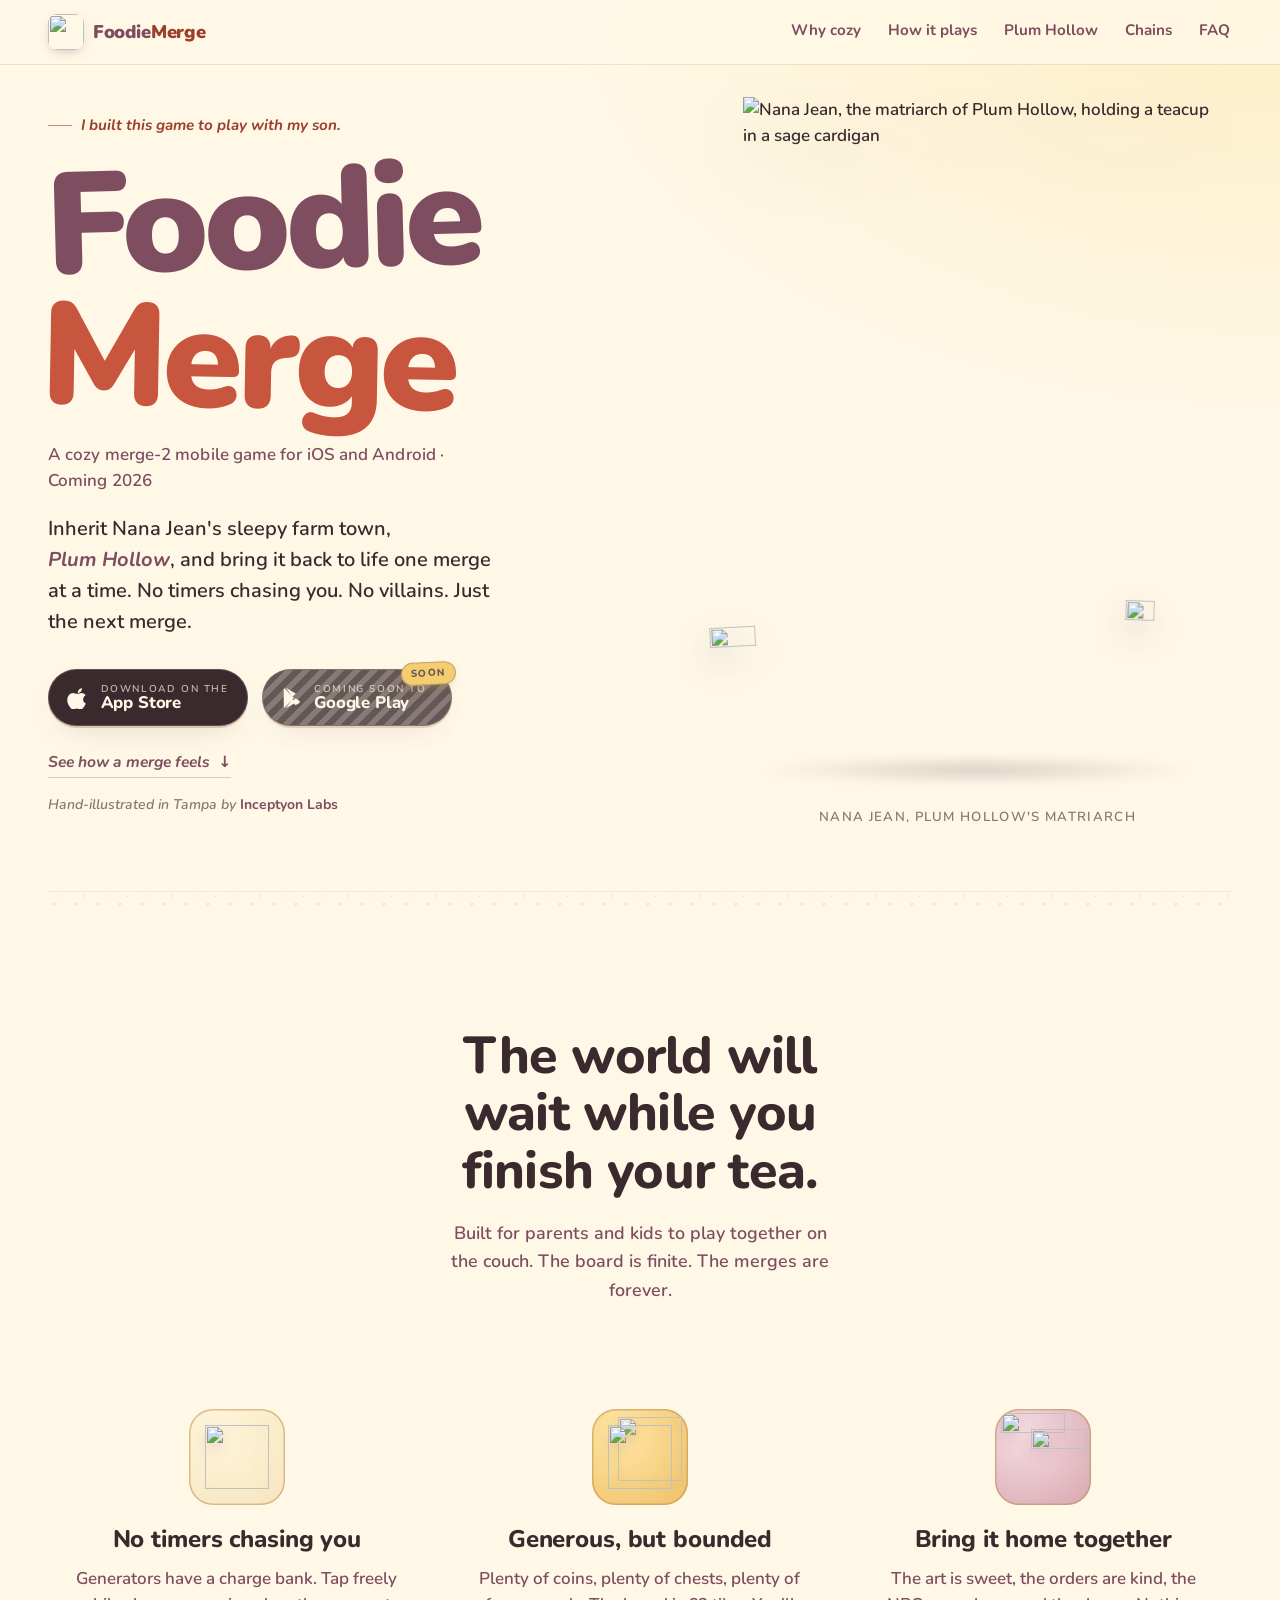
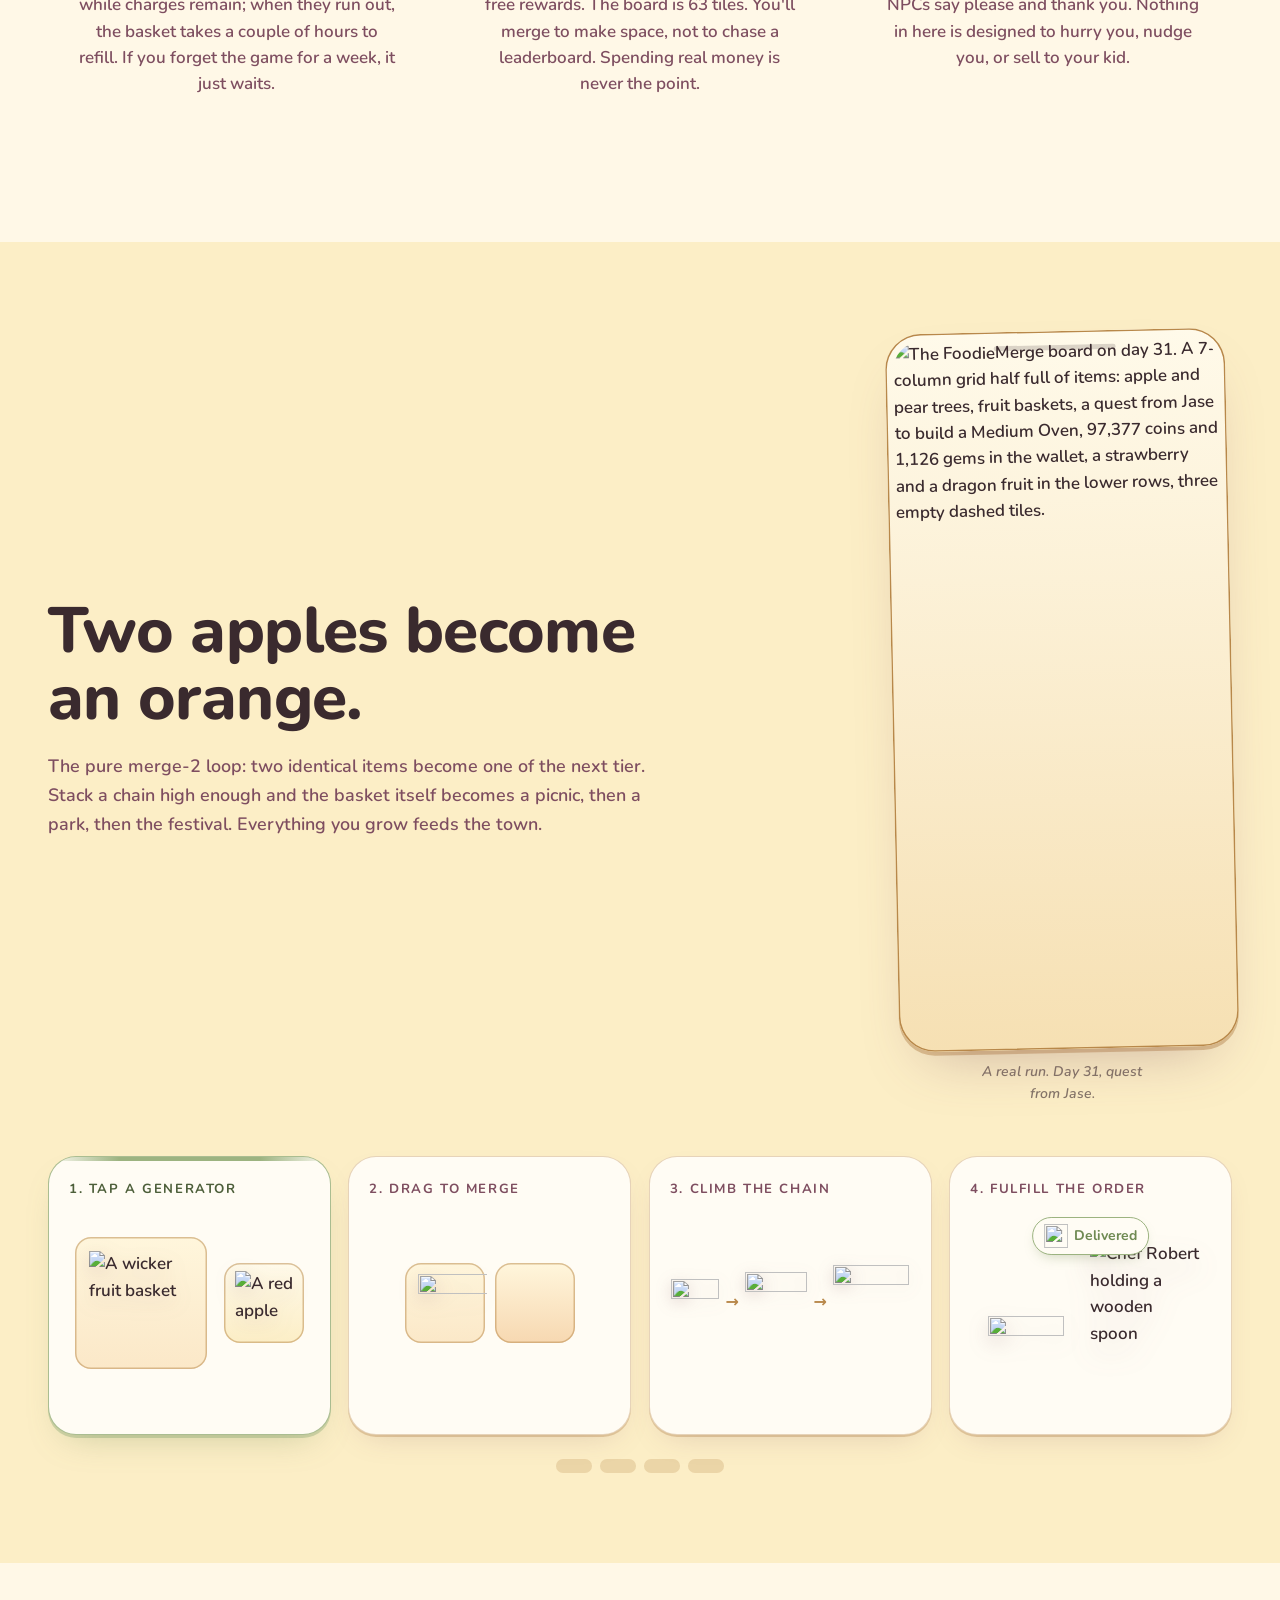
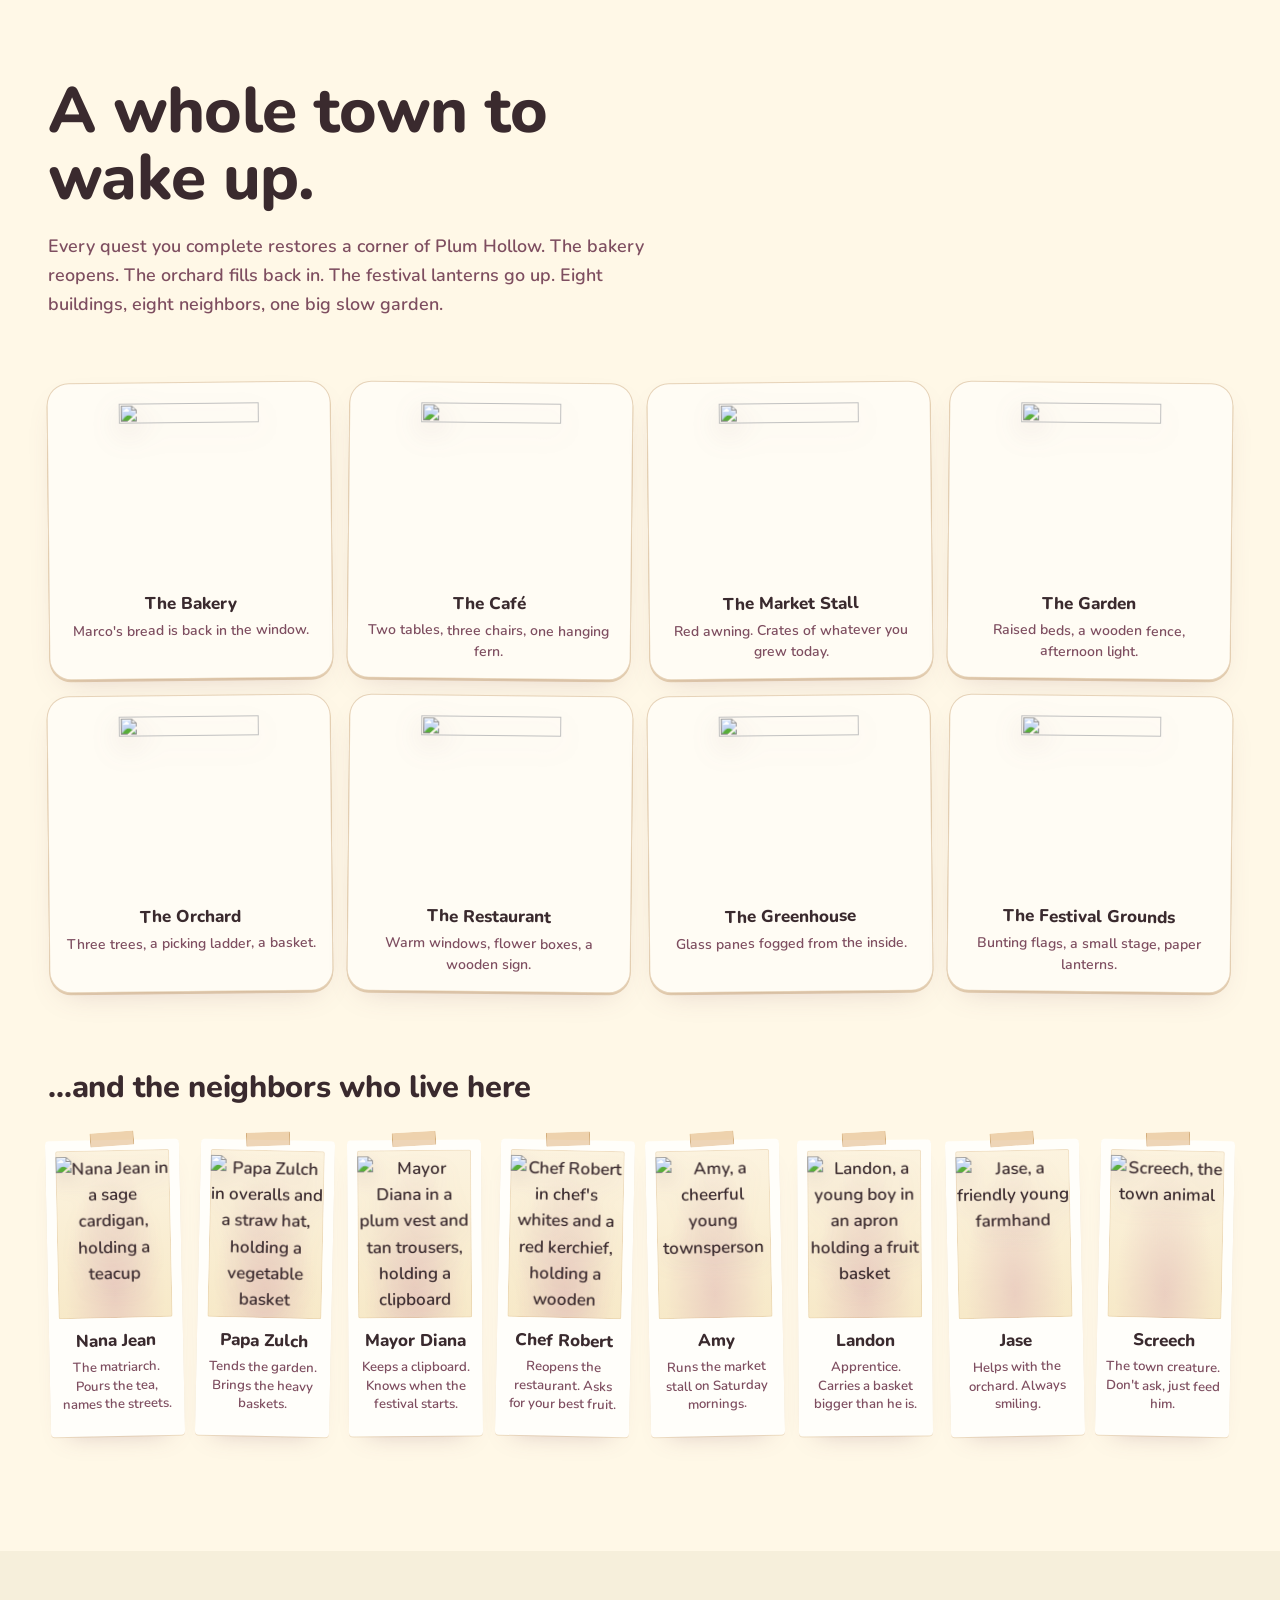
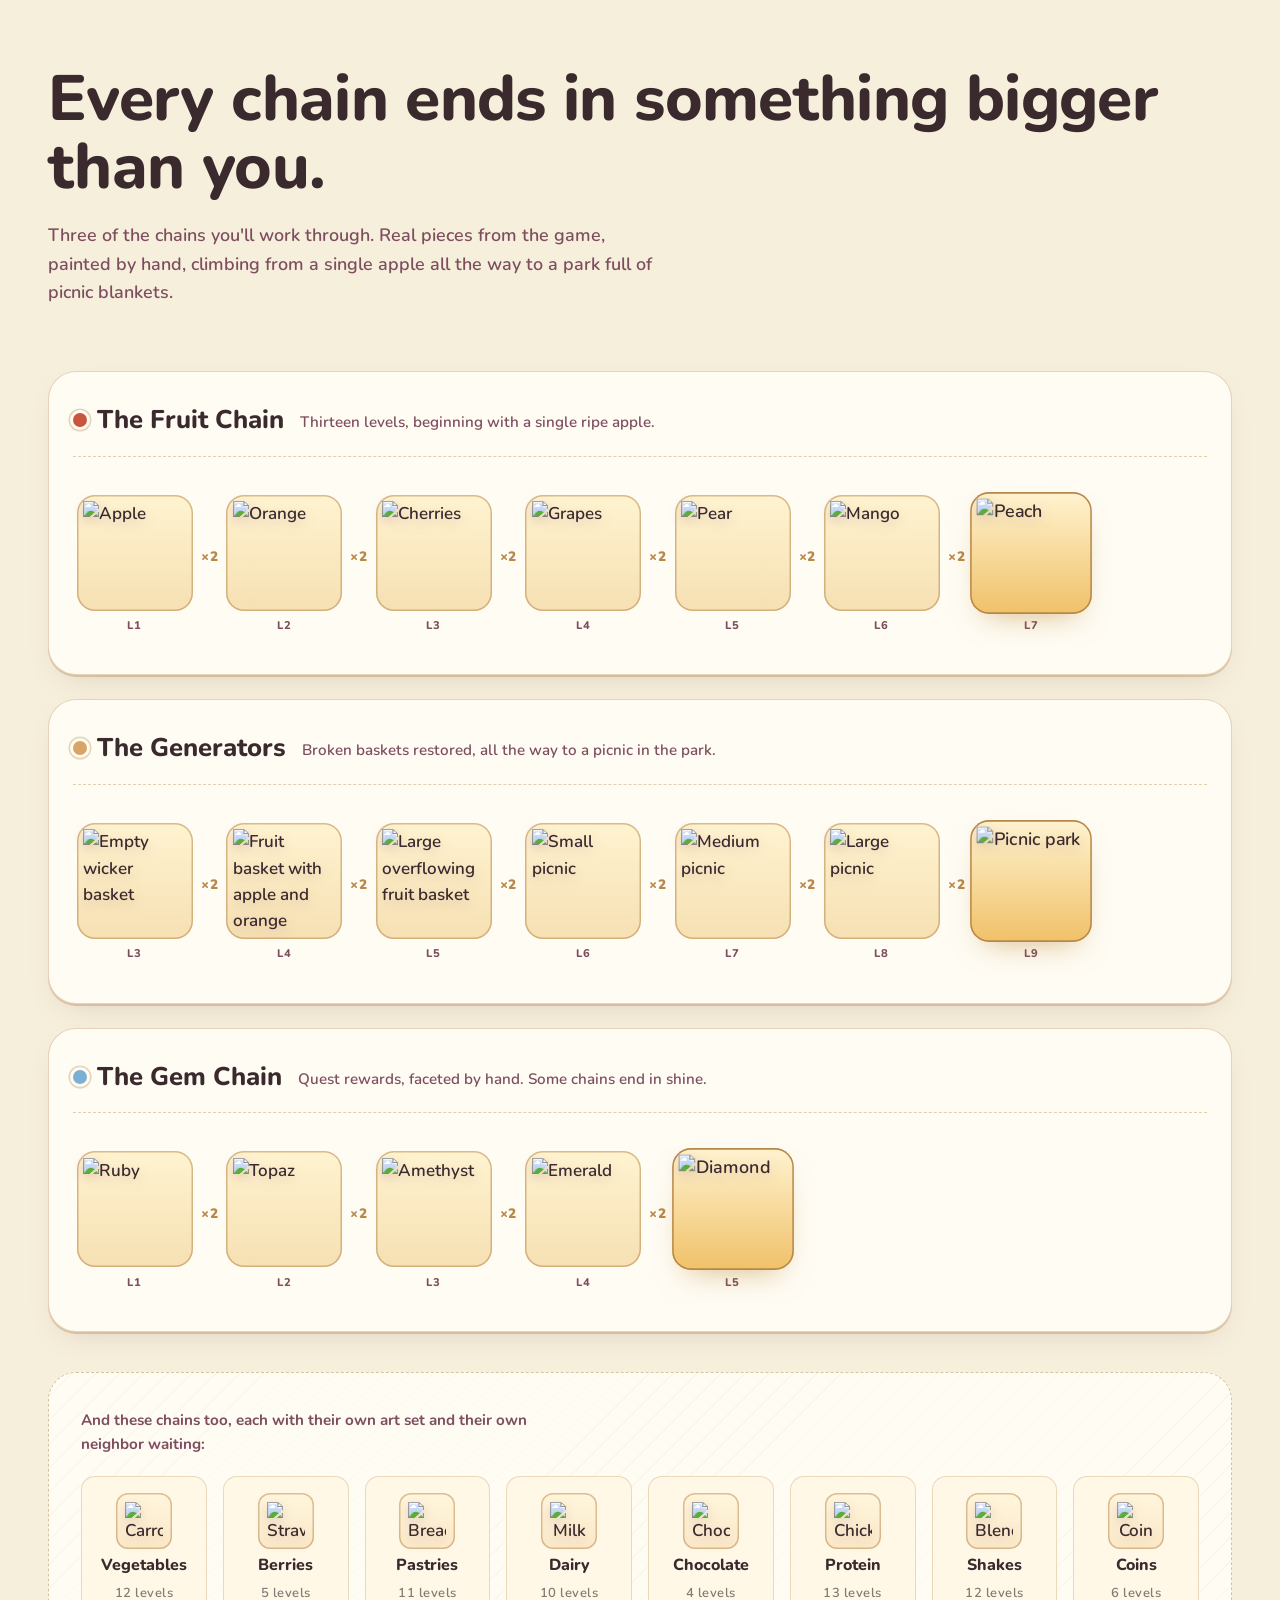
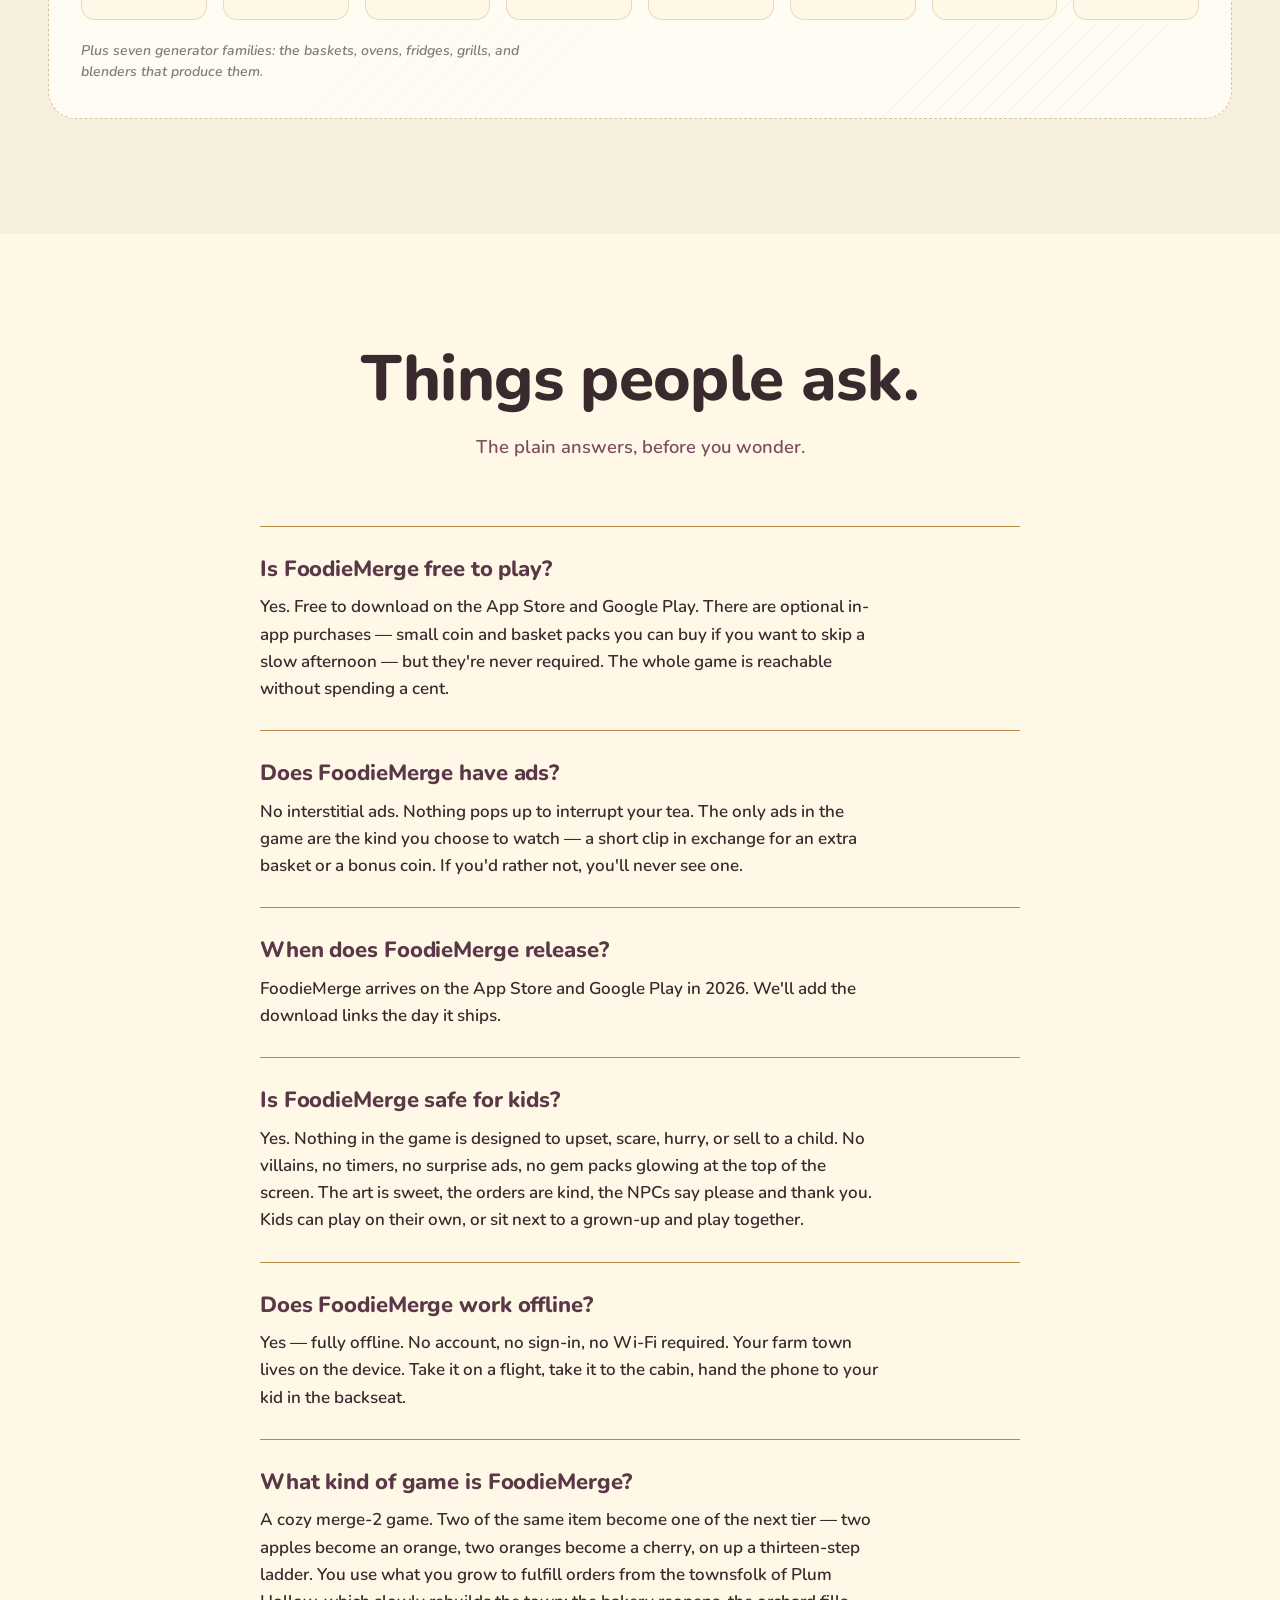
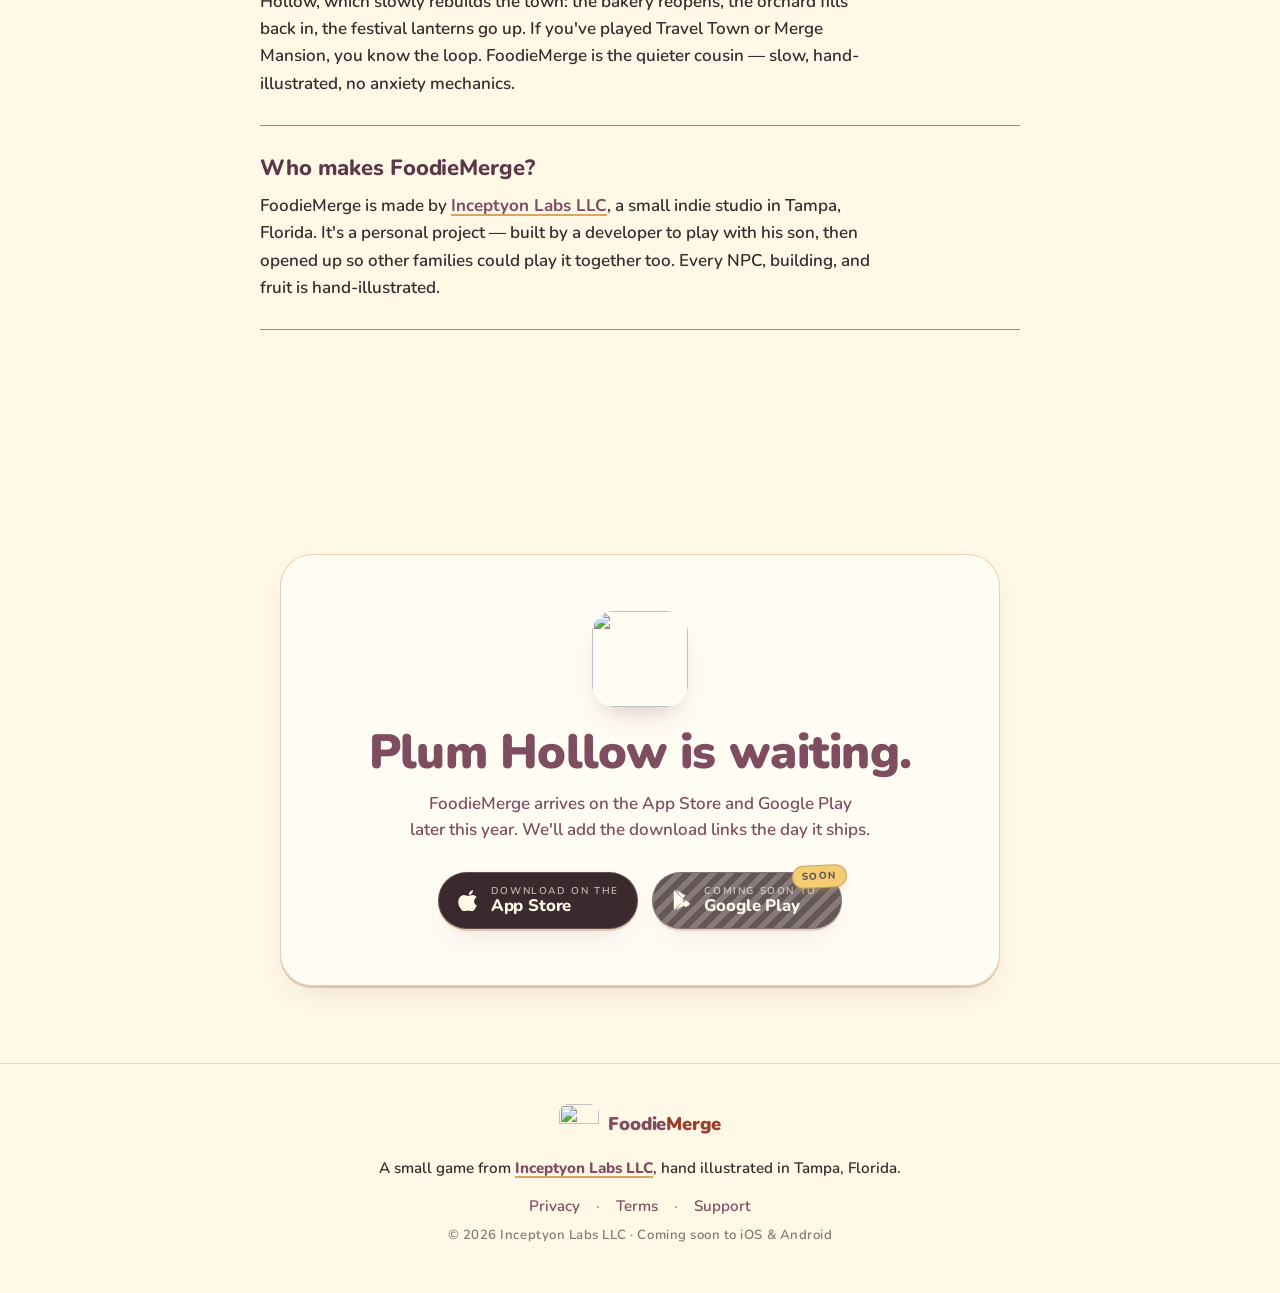
==== commit d59aa6f2: "feat: link App Store CTAs now that iOS is live" ====
--- a/index.html
+++ b/index.html
@@ -183,7 +183,7 @@
           height="40"
         />
         <span class="lockup__text">
-          <span class="lockup__foody">Foody</span><span class="lockup__merge">Merge</span>
+          <span class="lockup__foodie">Foodie</span><span class="lockup__merge">Merge</span>
         </span>
       </a>
       <nav class="topbar__nav" aria-label="Page sections">
@@ -202,7 +202,7 @@
           <div class="hero__copy">
             <p class="hero__kicker">I built this game to play with my son.</p>
             <h1 id="hero-title" class="hero__title">
-              <span class="hero__title-foody">Foody</span><wbr /><span class="hero__title-merge">Merge</span>
+              <span class="hero__title-foodie">Foodie</span><wbr /><span class="hero__title-merge">Merge</span>
             </h1>
             <p class="hero__subtitle">
               A cozy merge-2 mobile game for iOS and Android · Coming 2026
@@ -213,8 +213,8 @@
               Just the next merge.
             </p>
 
-            <div class="storefront" role="group" aria-label="Coming soon to mobile">
-              <button class="store store--apple" type="button" disabled aria-label="Coming soon to the App Store">
+            <div class="storefront" role="group" aria-label="Get FoodieMerge">
+              <a class="store store--apple" href="https://apps.apple.com/app/foodiemerge/id6772793633" aria-label="Download FoodieMerge on the App Store">
                 <svg viewBox="0 0 24 24" aria-hidden="true" width="22" height="22">
                   <path
                     fill="currentColor"
@@ -222,11 +222,10 @@
                   />
                 </svg>
                 <span class="store__text">
-                  <span class="store__small">Coming soon to</span>
+                  <span class="store__small">Download on the</span>
                   <span class="store__big">App Store</span>
                 </span>
-                <span class="store__soon" aria-hidden="true">Soon</span>
-              </button>
+              </a>
 
               <button class="store store--google" type="button" disabled aria-label="Coming soon to Google Play">
                 <svg viewBox="0 0 24 24" aria-hidden="true" width="22" height="22">
@@ -861,8 +860,8 @@
             FoodieMerge arrives on the App Store and Google Play later this year.
             We'll add the download links the day it ships.
           </p>
-          <div class="storefront storefront--closing" role="group" aria-label="Coming soon to mobile">
-            <button class="store store--apple" type="button" disabled aria-label="Coming soon to the App Store">
+          <div class="storefront storefront--closing" role="group" aria-label="Get FoodieMerge">
+            <a class="store store--apple" href="https://apps.apple.com/app/foodiemerge/id6772793633" aria-label="Download FoodieMerge on the App Store">
               <svg viewBox="0 0 24 24" aria-hidden="true" width="22" height="22">
                 <path
                   fill="currentColor"
@@ -870,11 +869,10 @@
                 />
               </svg>
               <span class="store__text">
-                <span class="store__small">Coming soon to</span>
+                <span class="store__small">Download on the</span>
                 <span class="store__big">App Store</span>
               </span>
-              <span class="store__soon" aria-hidden="true">Soon</span>
-            </button>
+            </a>
             <button class="store store--google" type="button" disabled aria-label="Coming soon to Google Play">
               <svg viewBox="0 0 24 24" aria-hidden="true" width="22" height="22">
                 <path
@@ -898,7 +896,7 @@
         <div class="footer__lockup">
           <img decoding="async" loading="lazy" src="assets/ui/app_icon.png" alt="" aria-hidden="true" width="40" height="40" />
           <span class="lockup__text">
-            <span class="lockup__foody">Foody</span><span class="lockup__merge">Merge</span>
+            <span class="lockup__foodie">Foodie</span><span class="lockup__merge">Merge</span>
           </span>
         </div>
         <p class="footer__line">
--- a/styles.css
+++ b/styles.css
@@ -156,7 +156,7 @@
   font-size: 1.15rem;
   letter-spacing: -0.01em;
 }
-.lockup__foody {
+.lockup__foodie {
   color: var(--plum);
 }
 .lockup__merge {
@@ -237,7 +237,7 @@
   margin: 0 0 1.25rem;
   word-break: keep-all;
 }
-.hero__title-foody {
+.hero__title-foodie {
   color: var(--plum);
   display: inline-block;
   transform: rotate(-1.5deg);
@@ -406,6 +406,7 @@
   background: var(--ink);
   color: var(--canvas);
   font-weight: 700;
+  text-decoration: none;
   box-shadow: var(--shadow-soft);
   transition: transform 0.24s var(--ease), box-shadow 0.24s var(--ease),
     background 0.24s var(--ease);
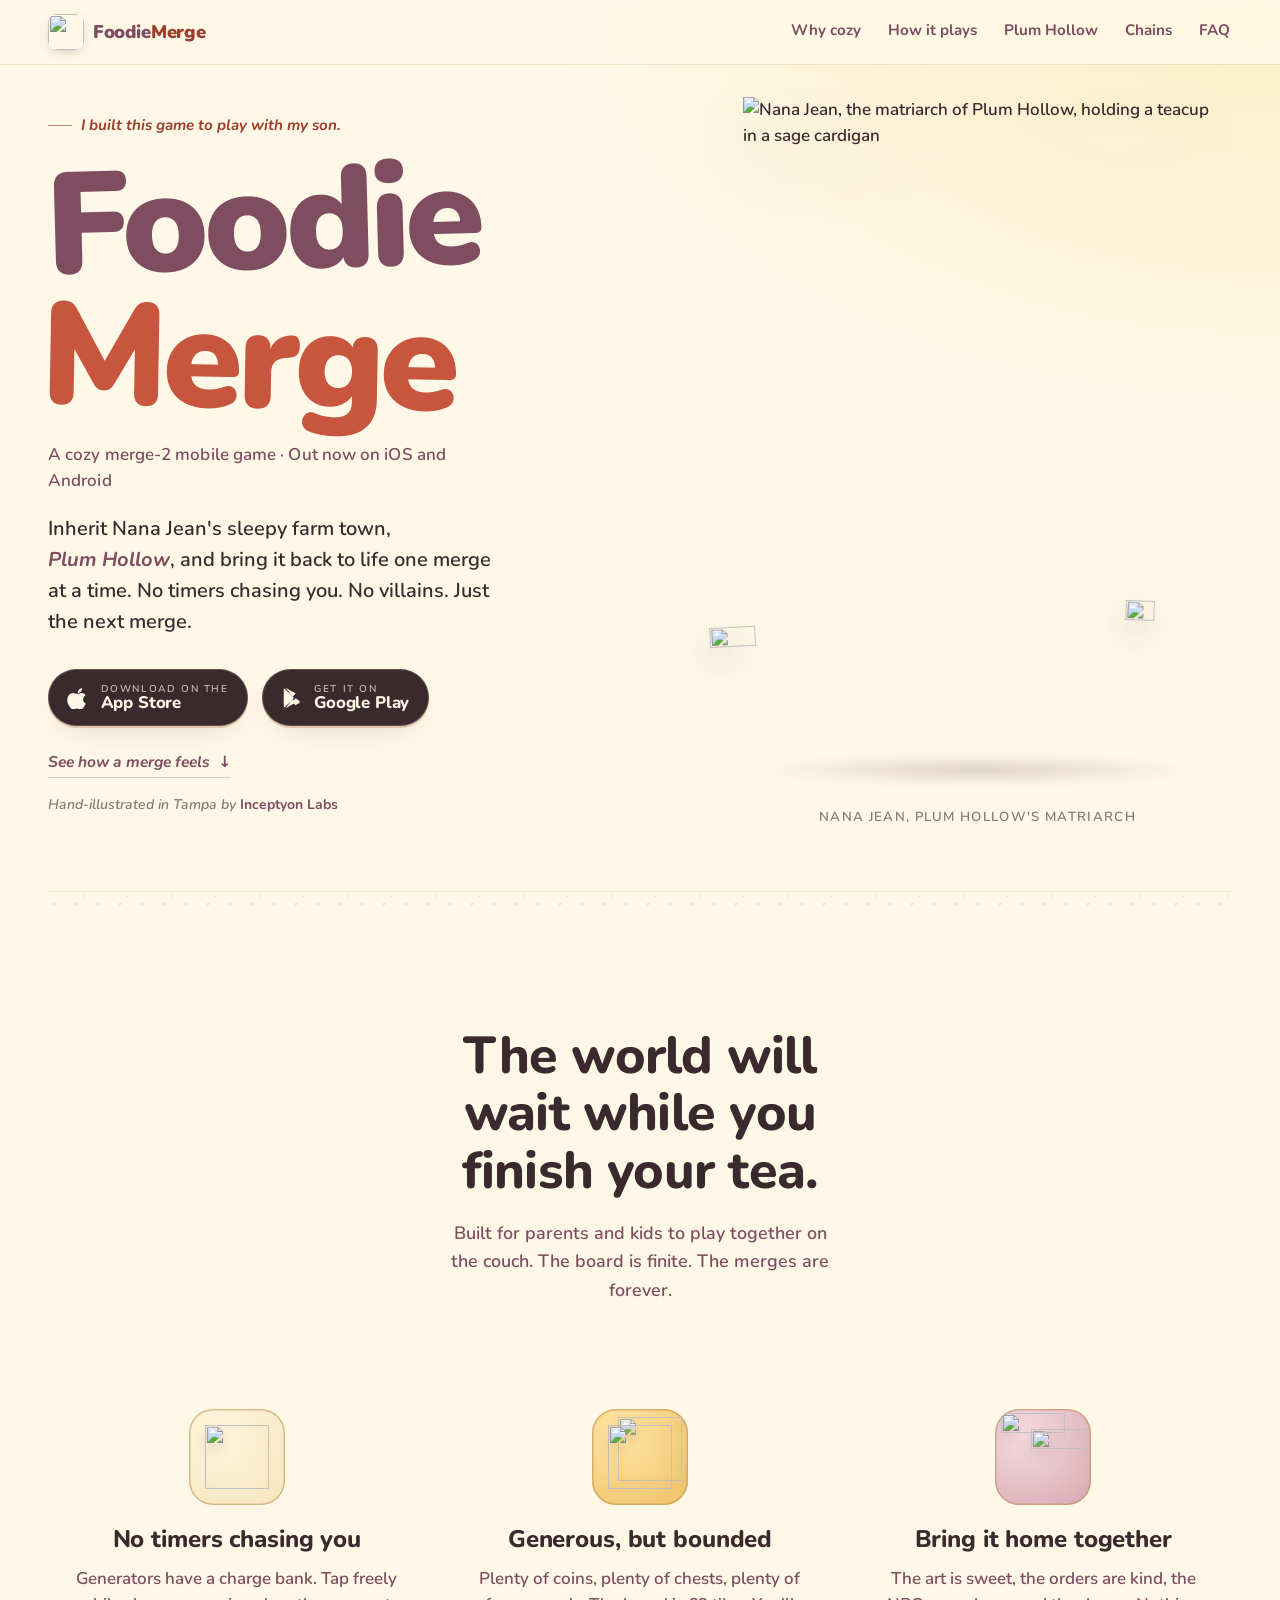
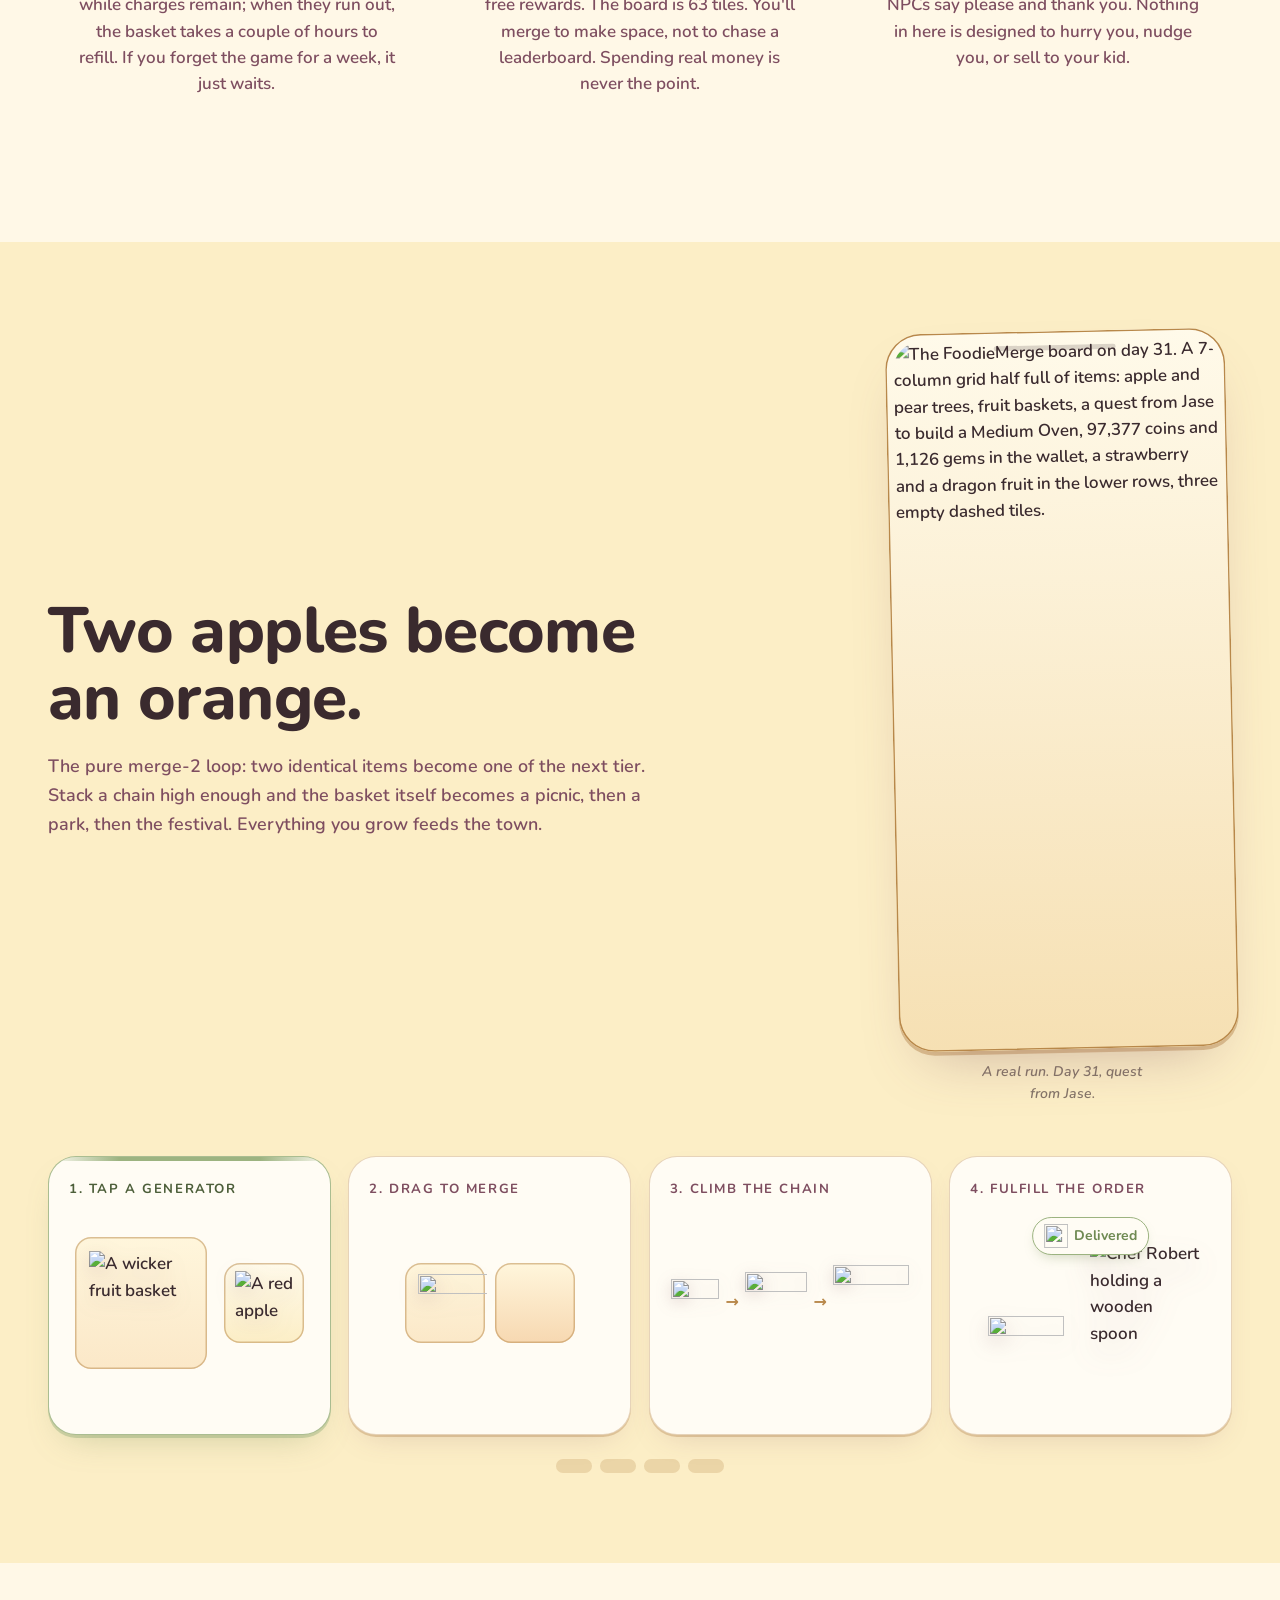
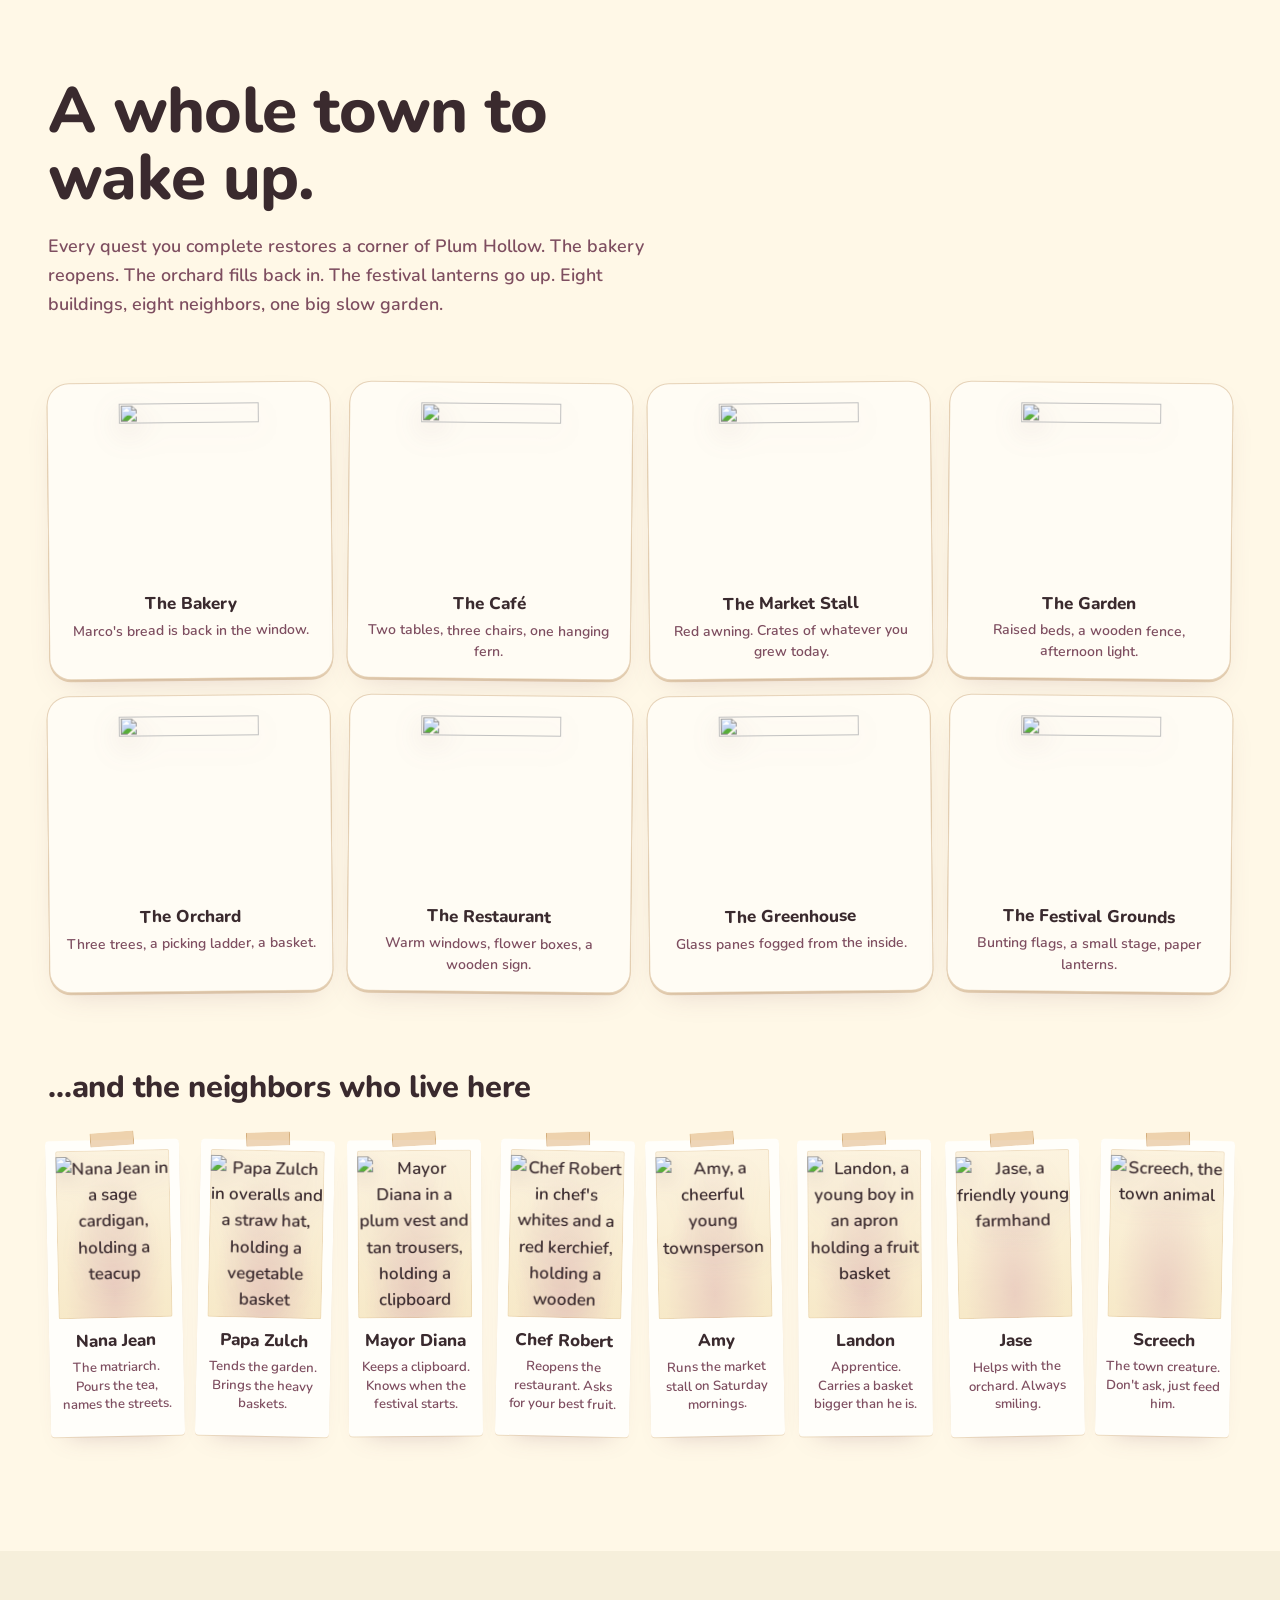
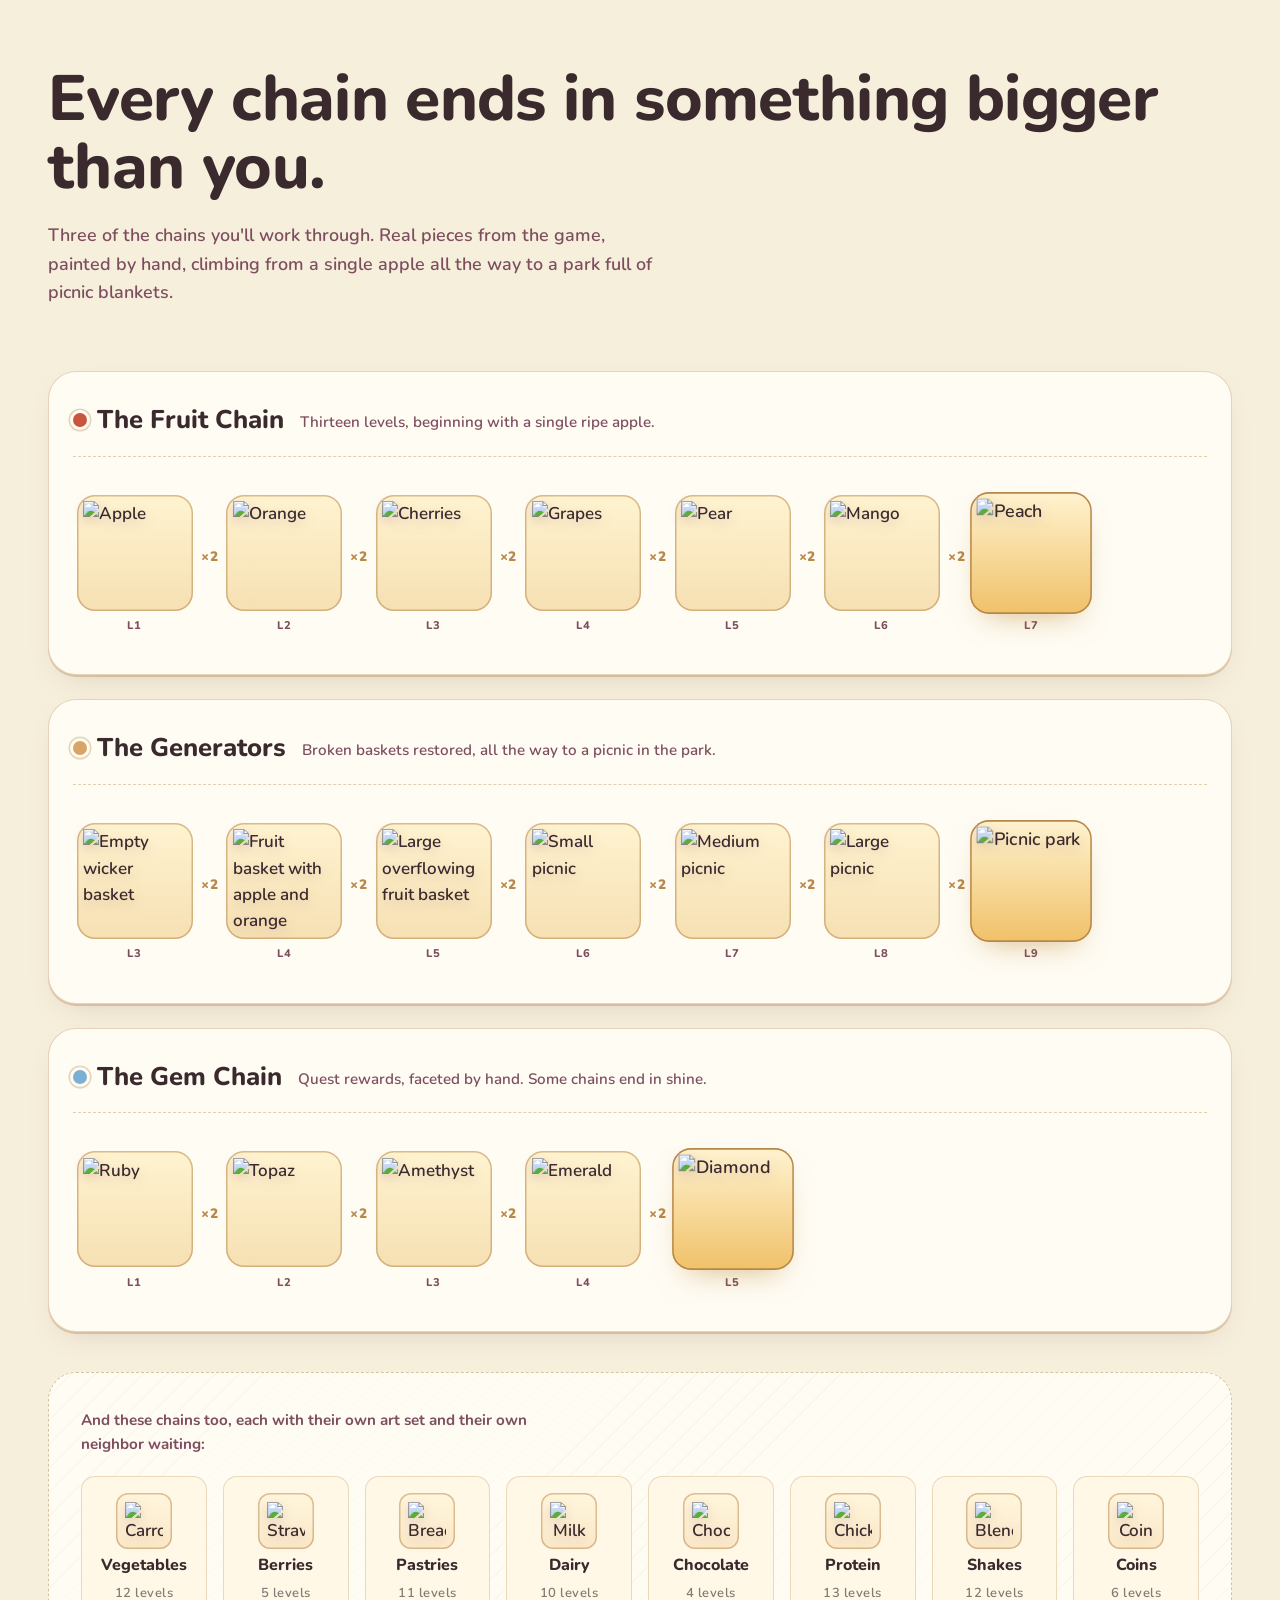
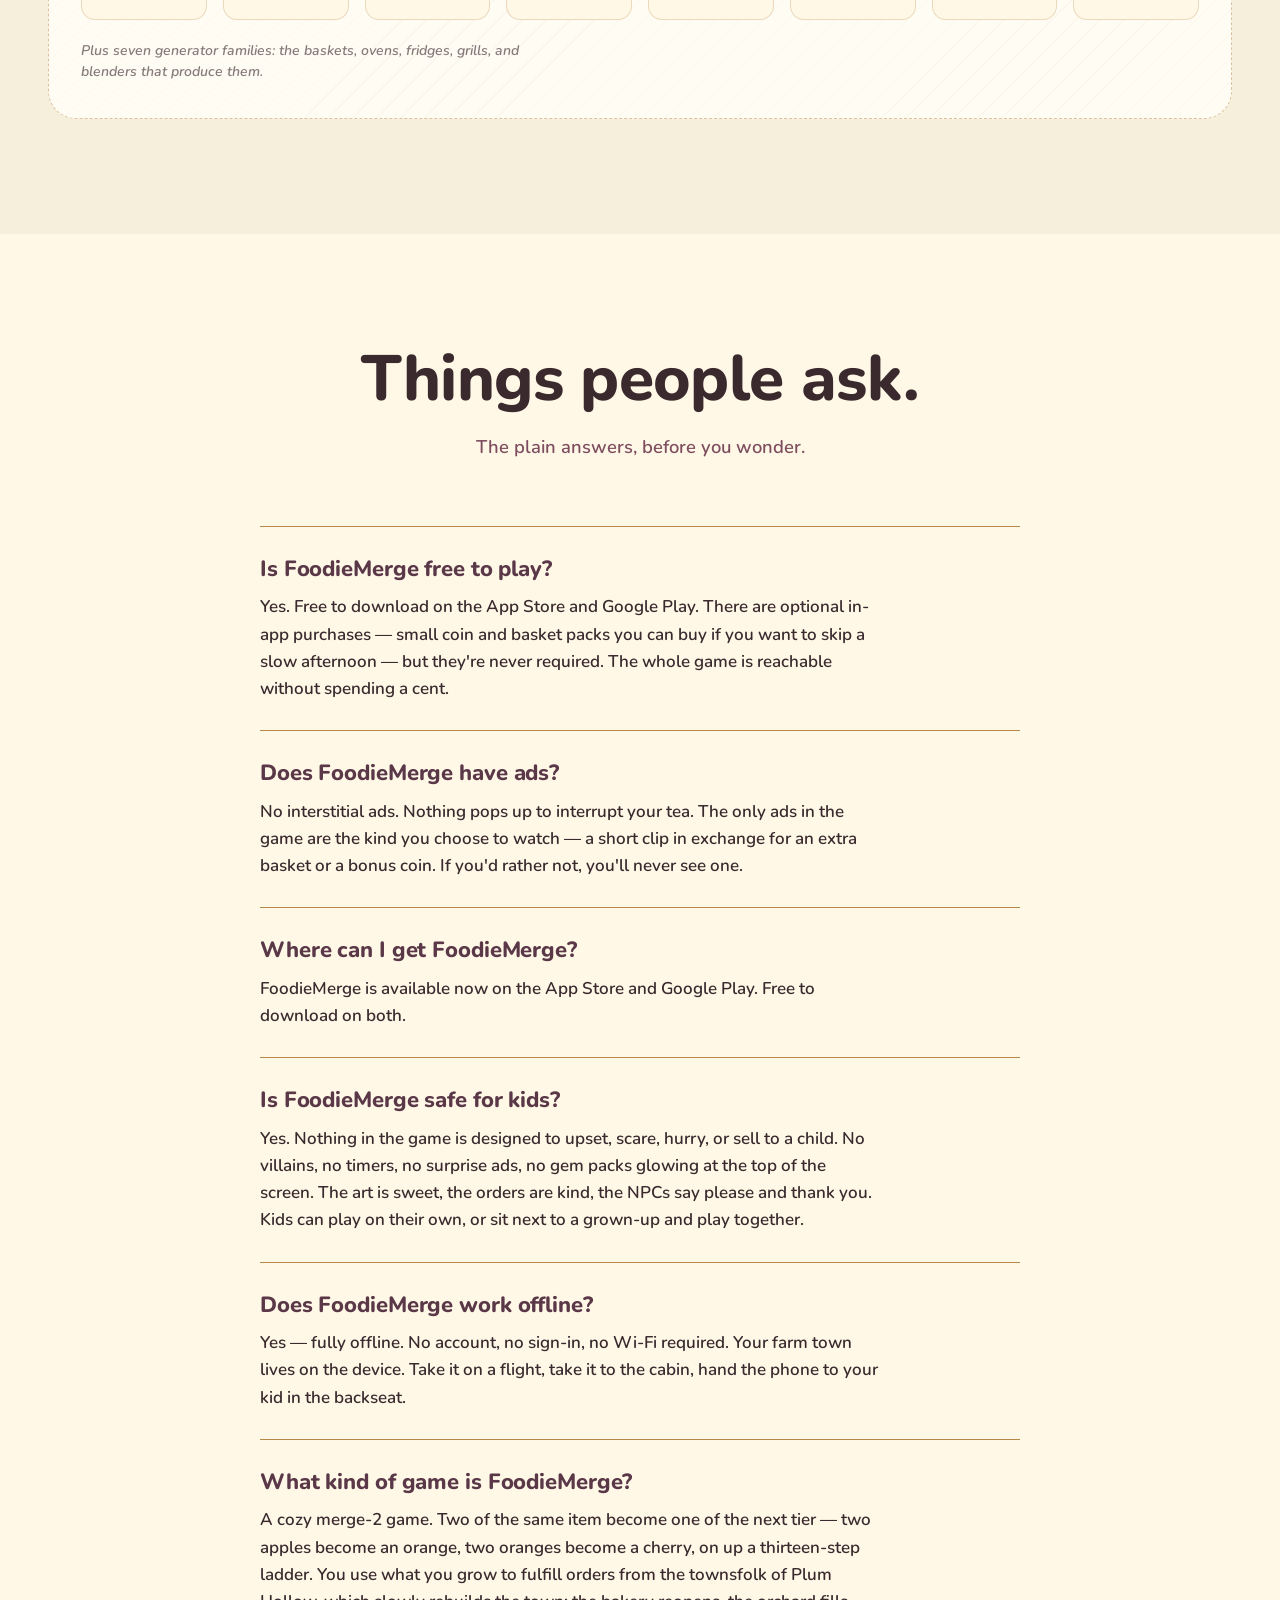
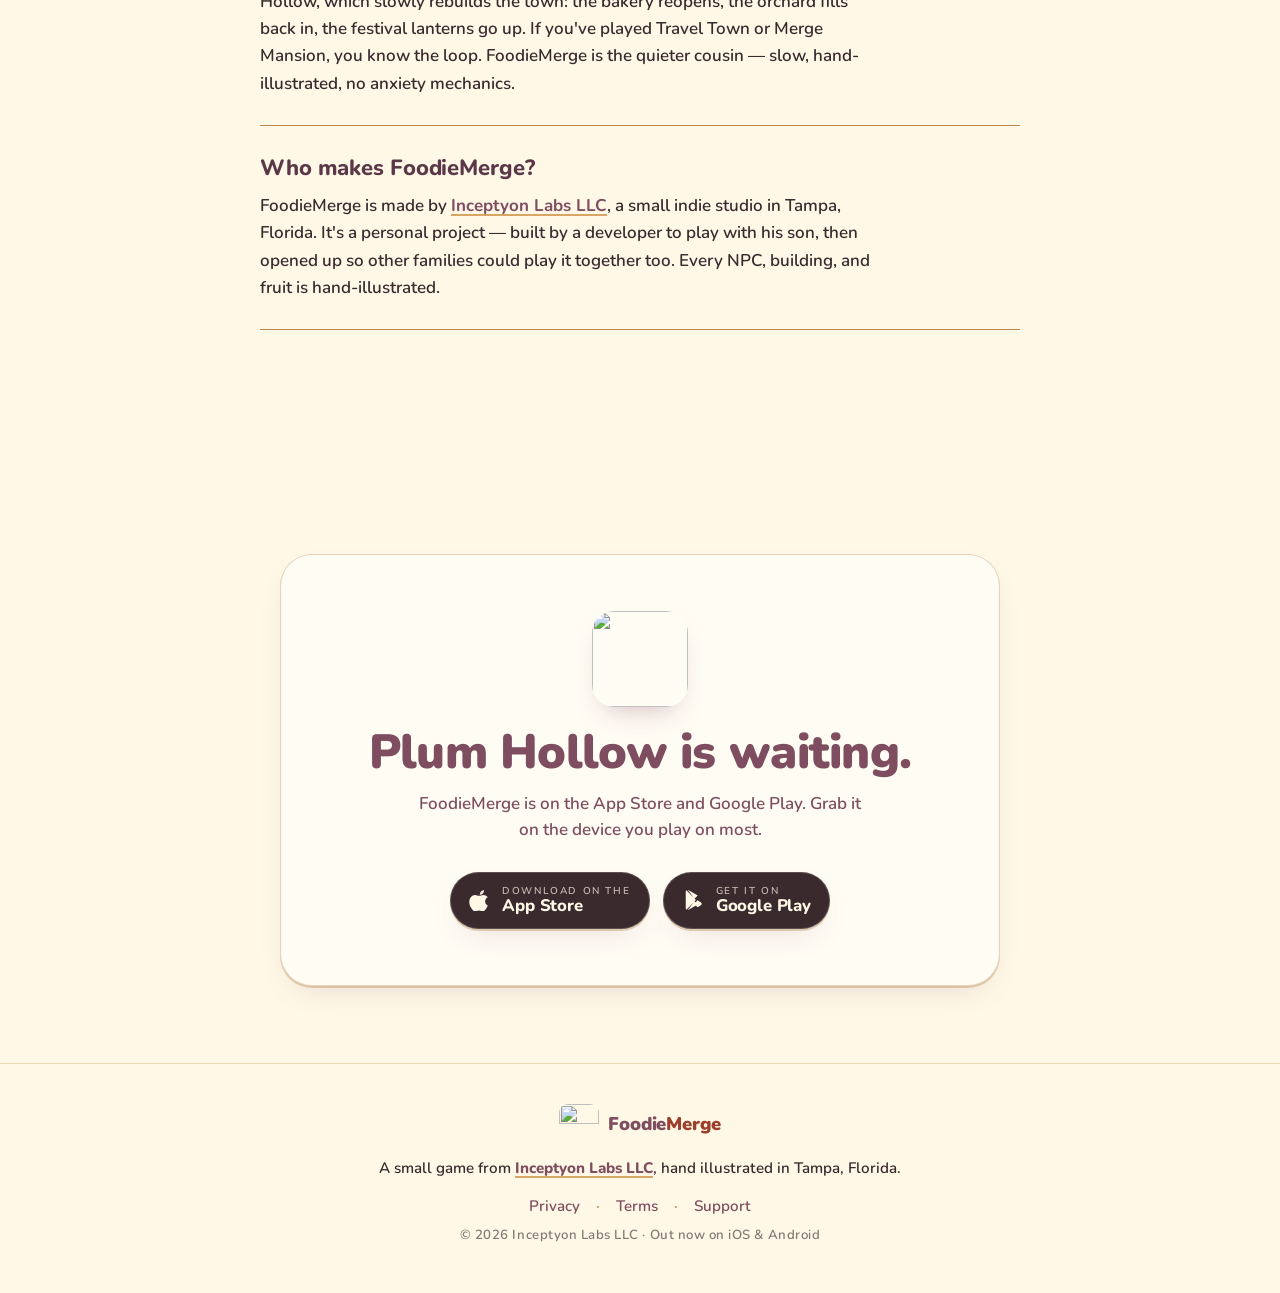
==== commit b8ae64ed: "feat: add Google Play link and update copy for iOS + Android launch" ====
--- a/index.html
+++ b/index.html
@@ -7,7 +7,7 @@
     <title>FoodieMerge · A cozy farm-town merge game</title>
     <meta
       name="description"
-      content="A cozy merge-2 mobile game for iOS and Android from Inceptyon Labs. Inherit Nana Jean's sleepy farm town, Plum Hollow, and rebuild it one merge at a time. No surprise ads, no pressure. Coming 2026."
+      content="A cozy merge-2 mobile game for iOS and Android from Inceptyon Labs. Inherit Nana Jean's sleepy farm town, Plum Hollow, and rebuild it one merge at a time. No surprise ads, no pressure. Out now on the App Store and Google Play."
     />
     <meta name="author" content="Inceptyon Labs LLC" />
     <link rel="canonical" href="https://foodiemerge.com/" />
@@ -20,7 +20,7 @@
     <meta property="og:title" content="FoodieMerge · A cozy farm-town merge game" />
     <meta
       property="og:description"
-      content="A cozy merge-2 mobile game for iOS and Android. Inherit Nana Jean's sleepy farm town and rebuild it one merge at a time. Coming 2026."
+      content="A cozy merge-2 mobile game for iOS and Android. Inherit Nana Jean's sleepy farm town and rebuild it one merge at a time. Out now on the App Store and Google Play."
     />
     <meta property="og:image" content="https://foodiemerge.com/assets/og.png" />
     <meta property="og:image:width" content="1200" />
@@ -35,7 +35,7 @@
     <meta name="twitter:title" content="FoodieMerge · A cozy farm-town merge game" />
     <meta
       name="twitter:description"
-      content="A cozy merge-2 mobile game for iOS and Android. Inherit Nana Jean's sleepy farm town and rebuild it one merge at a time. Coming 2026."
+      content="A cozy merge-2 mobile game for iOS and Android. Inherit Nana Jean's sleepy farm town and rebuild it one merge at a time. Out now on the App Store and Google Play."
     />
     <meta name="twitter:image" content="https://foodiemerge.com/assets/og.png" />
     <meta
@@ -78,8 +78,8 @@
             "inLanguage": "en",
             "publisher": { "@id": "https://foodiemerge.com/#publisher" },
             "author": { "@id": "https://foodiemerge.com/#publisher" },
-            "datePublished": "2026",
-            "releaseNotes": "Coming soon to App Store and Google Play."
+            "datePublished": "2026-05-27",
+            "releaseNotes": "Available on the App Store and Google Play."
           },
           {
             "@type": "Organization",
@@ -124,10 +124,10 @@
               },
               {
                 "@type": "Question",
-                "name": "When does FoodieMerge release?",
+                "name": "Where can I get FoodieMerge?",
                 "acceptedAnswer": {
                   "@type": "Answer",
-                  "text": "FoodieMerge arrives on the App Store and Google Play in 2026. Download links will be added the day it ships."
+                  "text": "FoodieMerge is available now on the App Store and Google Play. It's free to download on both."
                 }
               },
               {
@@ -205,7 +205,7 @@
               <span class="hero__title-foodie">Foodie</span><wbr /><span class="hero__title-merge">Merge</span>
             </h1>
             <p class="hero__subtitle">
-              A cozy merge-2 mobile game for iOS and Android · Coming 2026
+              A cozy merge-2 mobile game · Out now on iOS and Android
             </p>
             <p class="hero__tagline">
               Inherit Nana Jean's sleepy farm town, <em>Plum&nbsp;Hollow</em>, and bring
@@ -227,7 +227,7 @@
                 </span>
               </a>
 
-              <button class="store store--google" type="button" disabled aria-label="Coming soon to Google Play">
+              <a class="store store--google" href="https://play.google.com/store/apps/details?id=com.inceptyonlabs.foodymerge" aria-label="Get FoodieMerge on Google Play">
                 <svg viewBox="0 0 24 24" aria-hidden="true" width="22" height="22">
                   <path
                     fill="currentColor"
@@ -235,11 +235,10 @@
                   />
                 </svg>
                 <span class="store__text">
-                  <span class="store__small">Coming soon to</span>
+                  <span class="store__small">Get it on</span>
                   <span class="store__big">Google Play</span>
                 </span>
-                <span class="store__soon" aria-hidden="true">Soon</span>
-              </button>
+              </a>
             </div>
 
             <a class="hero__peek" href="#play">
@@ -791,10 +790,10 @@
           </div>
 
           <div class="faq__item">
-            <dt class="faq__q">When does FoodieMerge release?</dt>
+            <dt class="faq__q">Where can I get FoodieMerge?</dt>
             <dd class="faq__a">
-              FoodieMerge arrives on the App Store and Google Play in 2026.
-              We'll add the download links the day it ships.
+              FoodieMerge is available now on the App Store and Google Play.
+              Free to download on both.
             </dd>
           </div>
 
@@ -857,10 +856,10 @@
             Plum Hollow is waiting.
           </h2>
           <p class="closing__copy">
-            FoodieMerge arrives on the App Store and Google Play later this year.
-            We'll add the download links the day it ships.
+            FoodieMerge is on the App Store and Google Play. Grab it on the
+            device you play on most.
           </p>
-          <div class="storefront storefront--closing" role="group" aria-label="Get FoodieMerge">
+          <div class="storefront storefront--closing" role="group" aria-label="Get FoodieMerge on iOS or Android">
             <a class="store store--apple" href="https://apps.apple.com/app/foodiemerge/id6772793633" aria-label="Download FoodieMerge on the App Store">
               <svg viewBox="0 0 24 24" aria-hidden="true" width="22" height="22">
                 <path
@@ -873,7 +872,7 @@
                 <span class="store__big">App Store</span>
               </span>
             </a>
-            <button class="store store--google" type="button" disabled aria-label="Coming soon to Google Play">
+            <a class="store store--google" href="https://play.google.com/store/apps/details?id=com.inceptyonlabs.foodymerge" aria-label="Get FoodieMerge on Google Play">
               <svg viewBox="0 0 24 24" aria-hidden="true" width="22" height="22">
                 <path
                   fill="currentColor"
@@ -881,11 +880,10 @@
                 />
               </svg>
               <span class="store__text">
-                <span class="store__small">Coming soon to</span>
+                <span class="store__small">Get it on</span>
                 <span class="store__big">Google Play</span>
               </span>
-              <span class="store__soon" aria-hidden="true">Soon</span>
-            </button>
+            </a>
           </div>
         </div>
       </section>
@@ -911,7 +909,7 @@
           <span aria-hidden="true">·</span>
           <a href="/support/">Support</a>
         </nav>
-        <p class="footer__meta">© 2026 Inceptyon Labs LLC · Coming soon to iOS &amp; Android</p>
+        <p class="footer__meta">© 2026 Inceptyon Labs LLC · Out now on iOS &amp; Android</p>
       </div>
     </footer>
 
--- a/styles.css
+++ b/styles.css
@@ -412,48 +412,9 @@
     background 0.24s var(--ease);
   border: 1.5px solid rgba(255, 248, 231, 0.18);
 }
-.store:hover:not(:disabled) {
+.store:hover {
   transform: translateY(-2px);
   box-shadow: var(--shadow-lift);
-}
-.store:disabled {
-  cursor: not-allowed;
-  opacity: 0.78;
-  position: relative;
-  padding-right: 1.5rem;
-}
-.store:disabled::after {
-  content: "";
-  position: absolute;
-  inset: 0;
-  border-radius: inherit;
-  background: repeating-linear-gradient(
-    -45deg,
-    transparent 0 6px,
-    rgba(255, 248, 231, 0.22) 6px 12px
-  );
-  pointer-events: none;
-}
-.store__soon {
-  position: absolute;
-  top: -8px;
-  right: -6px;
-  z-index: 3;
-  font-size: 0.625rem;
-  font-weight: 800;
-  letter-spacing: 0.14em;
-  text-transform: uppercase;
-  color: var(--ink);
-  background: var(--gold);
-  border: 1.5px solid var(--honey-edge);
-  border-radius: var(--r-pill);
-  padding: 0.18rem 0.55rem;
-  box-shadow: 0 4px 10px -4px rgba(178, 132, 36, 0.55);
-  transform: rotate(4deg);
-  pointer-events: none;
-}
-.store--google .store__soon {
-  transform: rotate(-3deg);
 }
 .store__text {
   display: flex;
